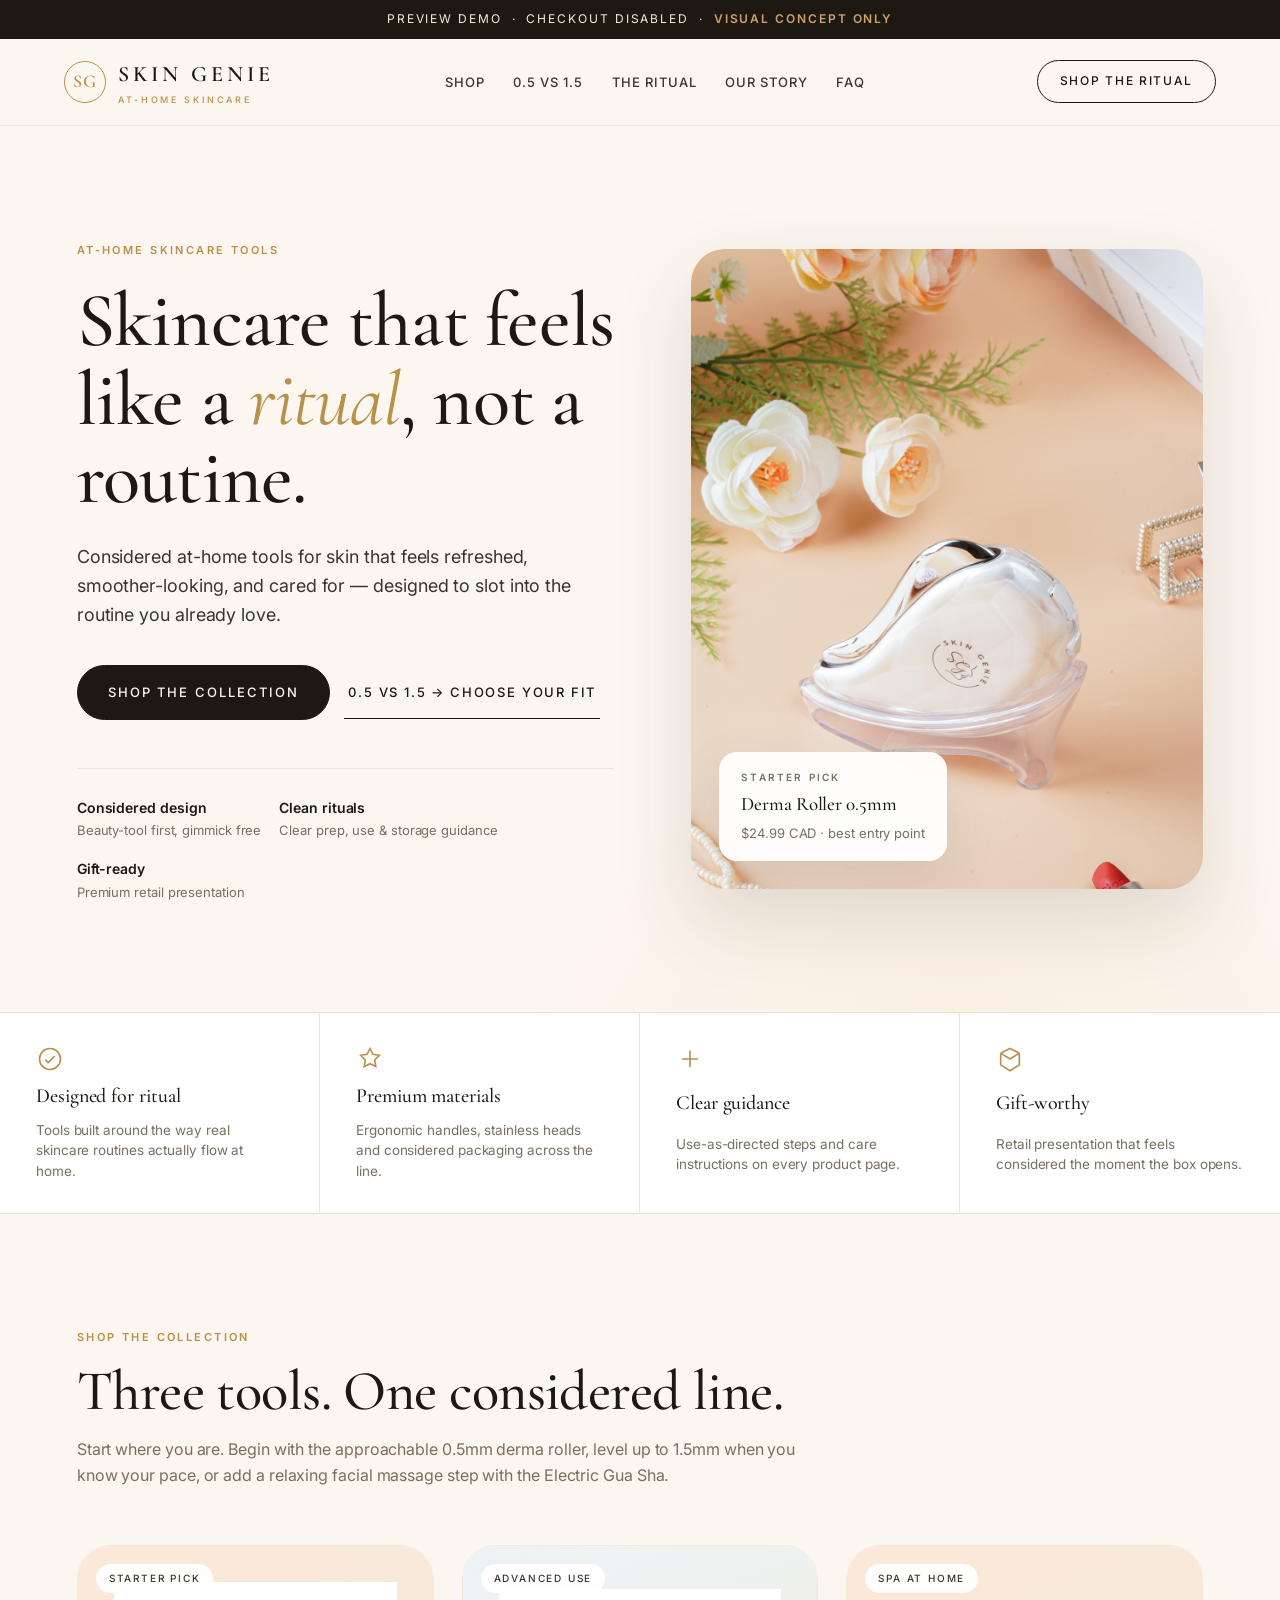
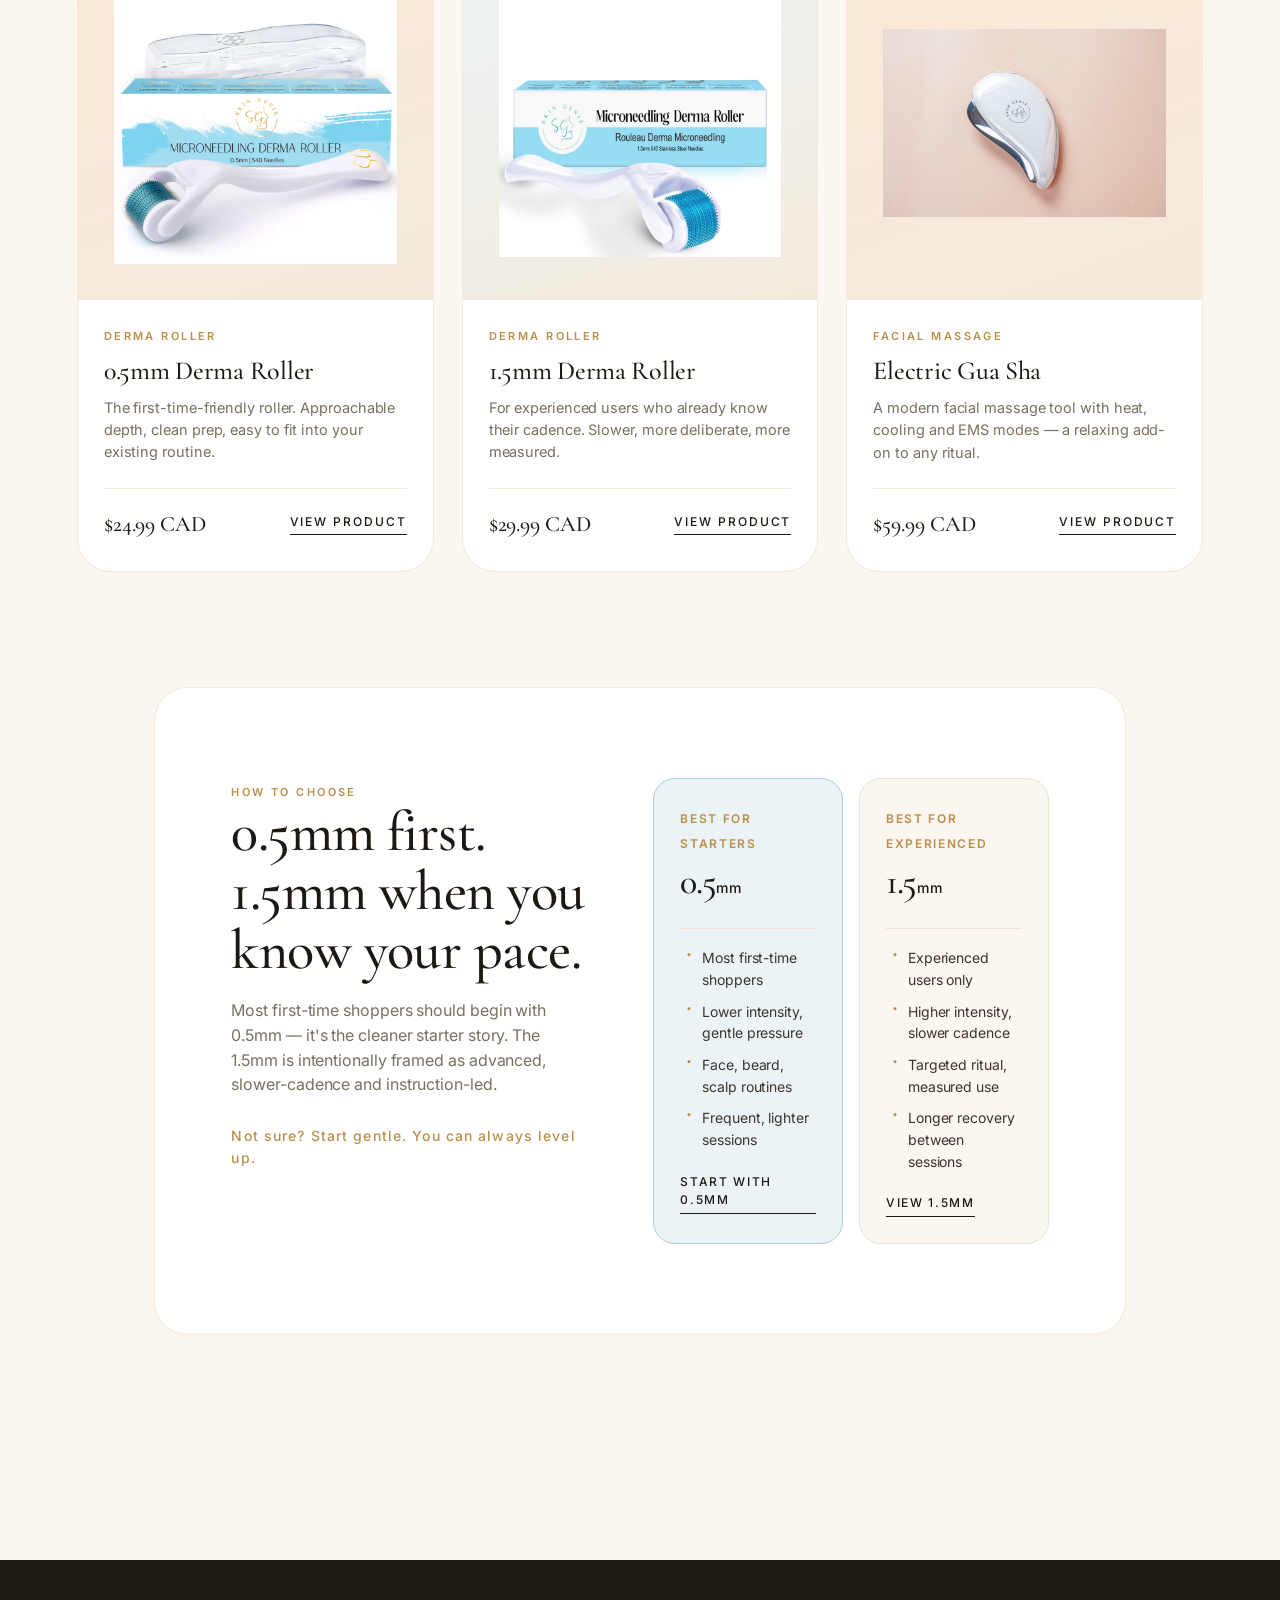
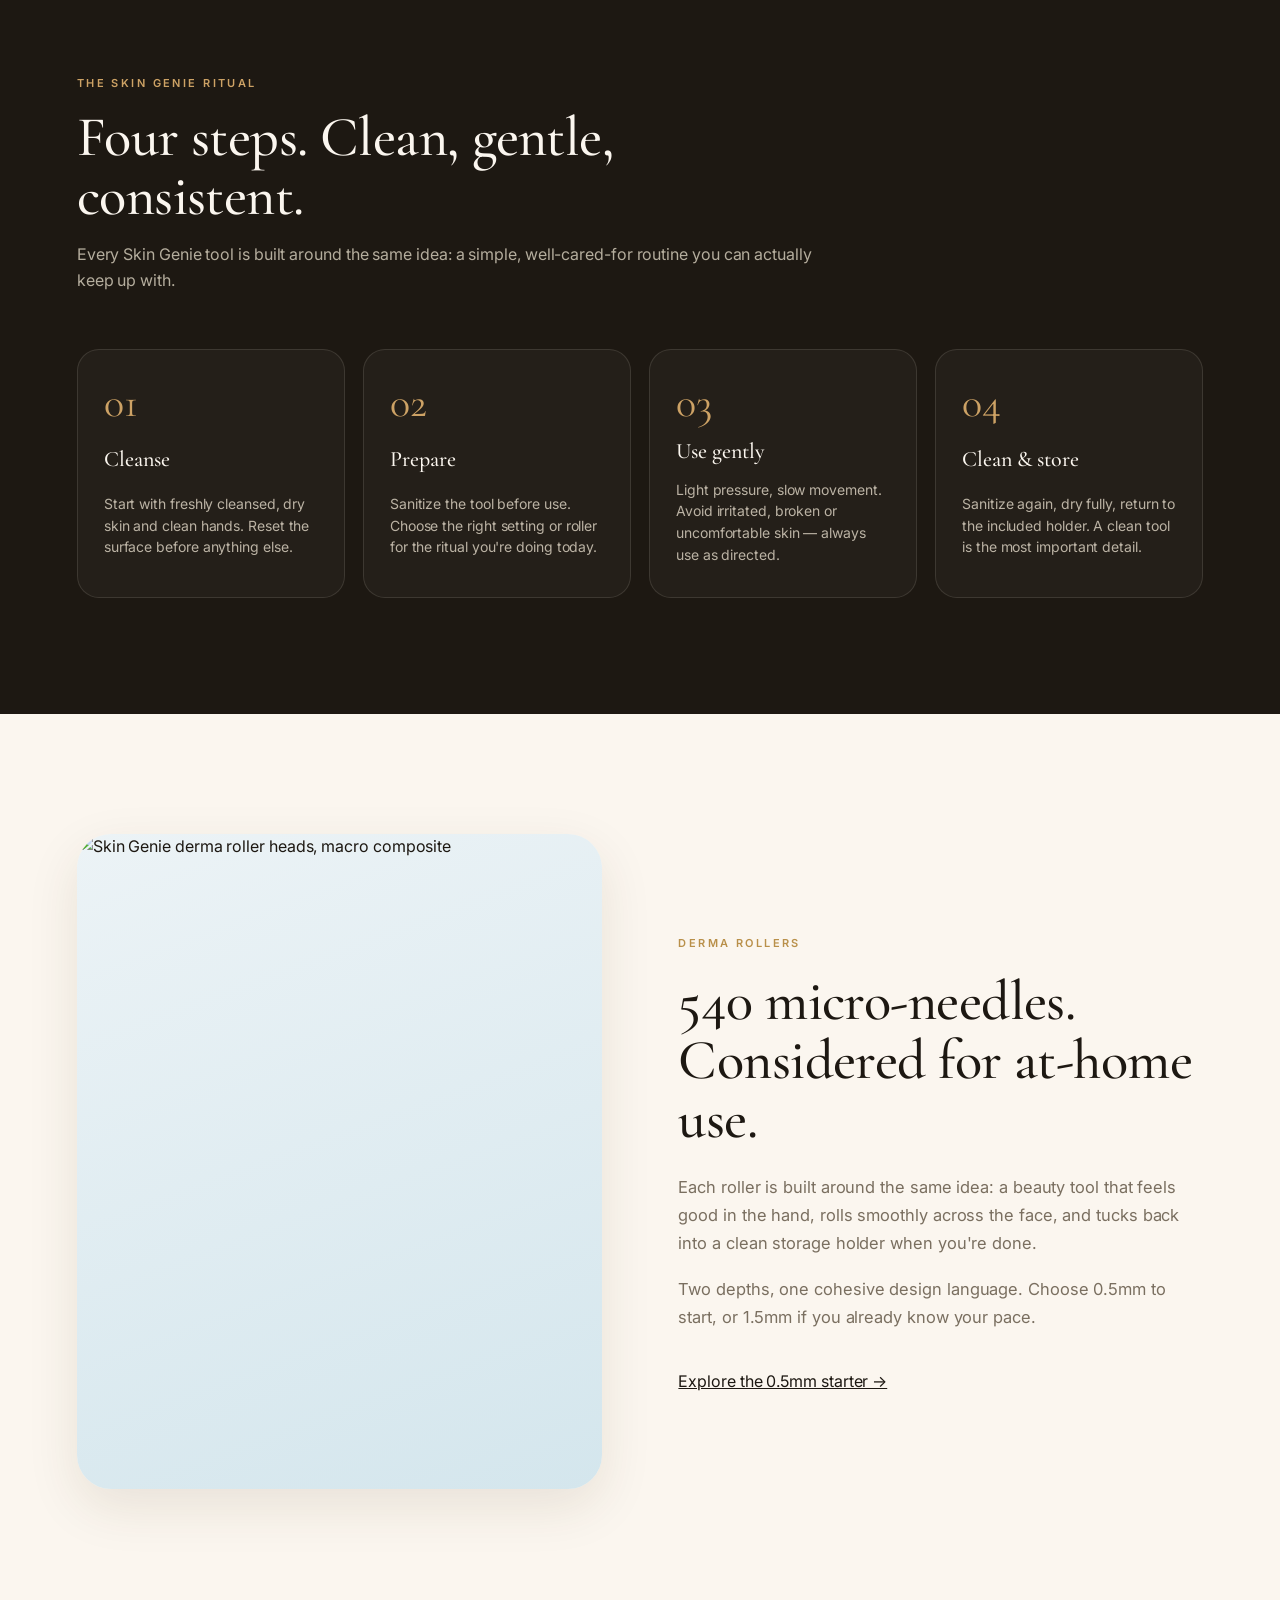
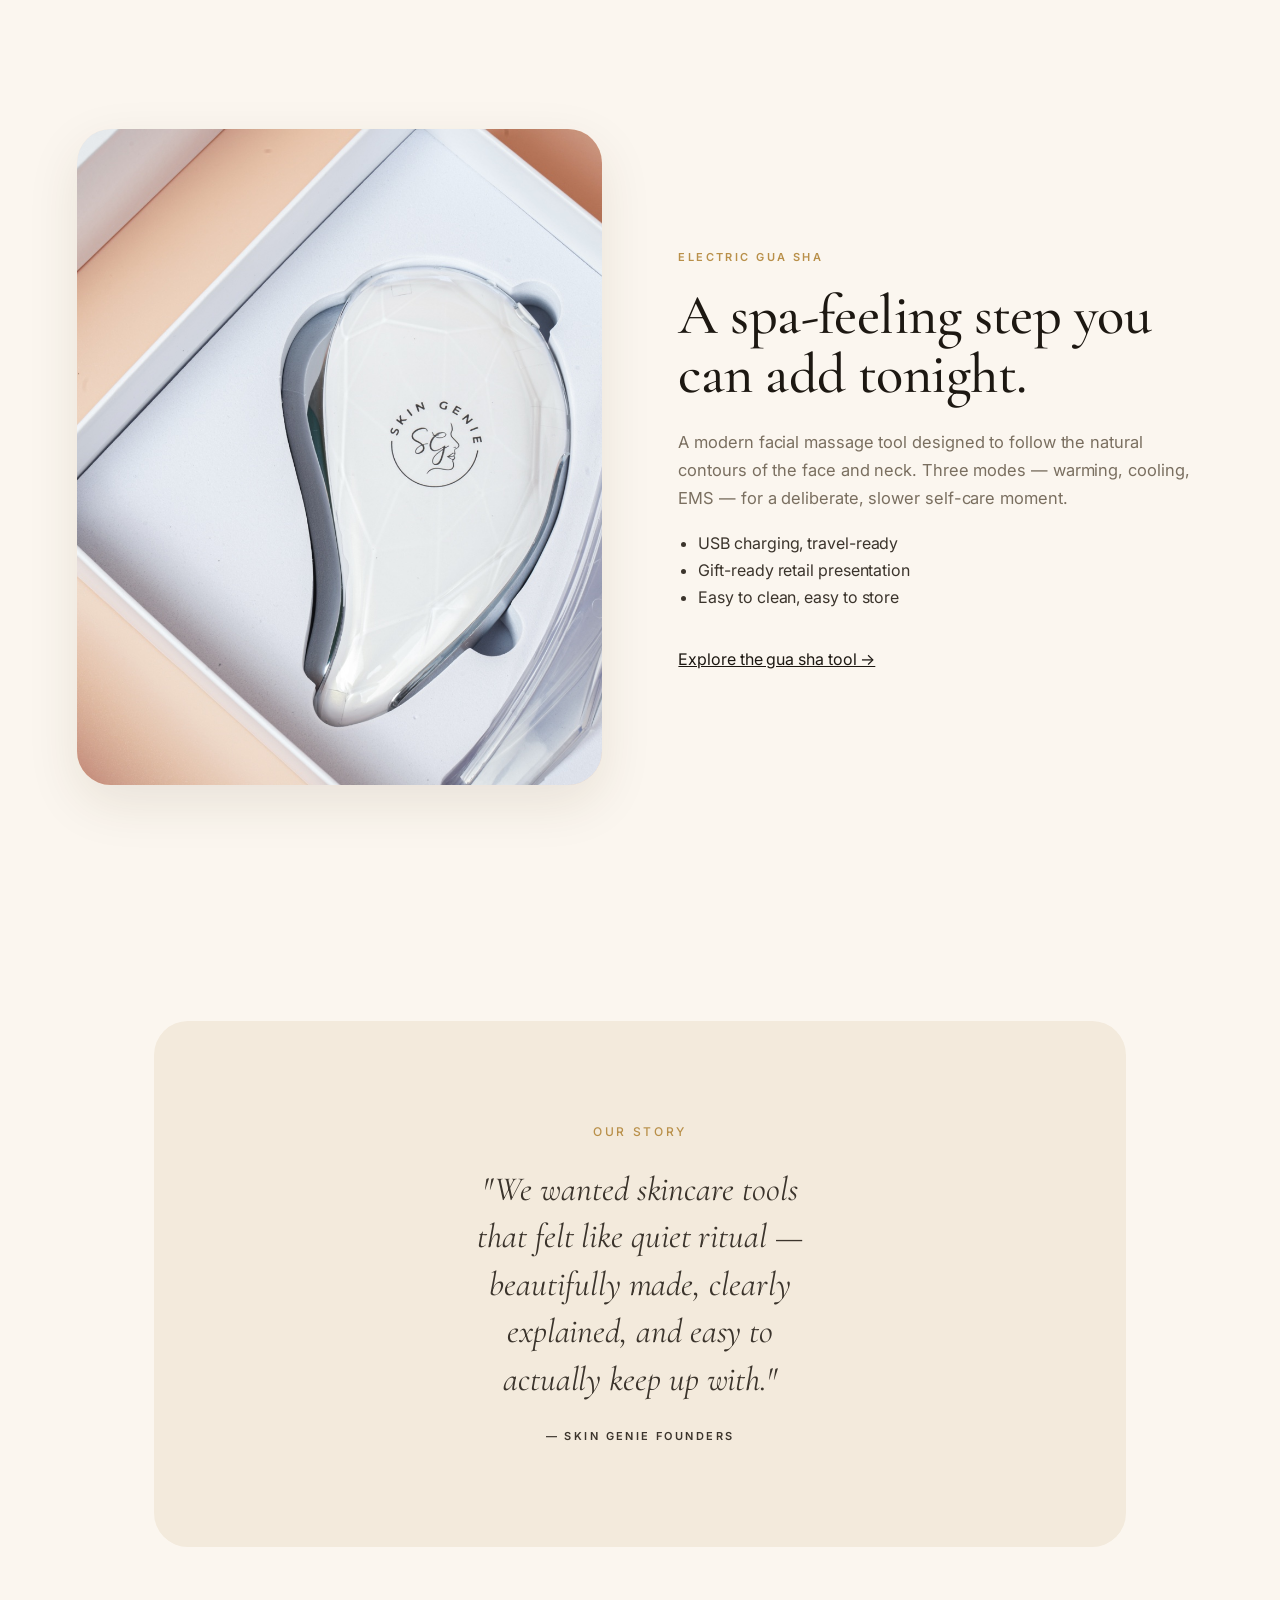
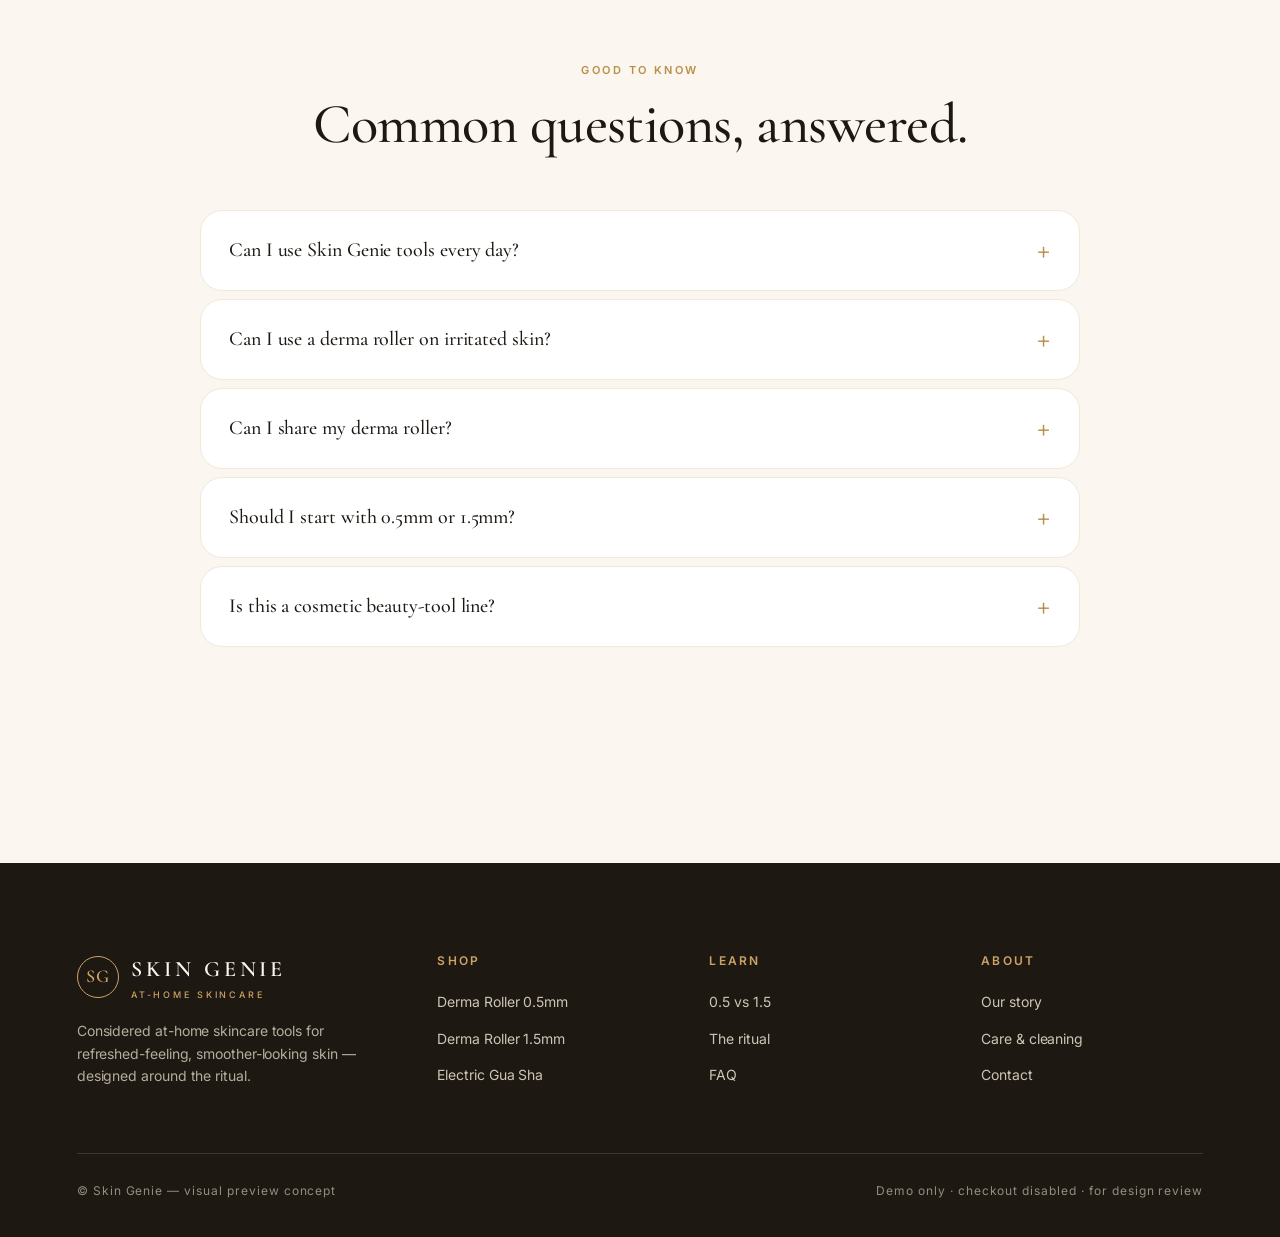
==== index.html @ b67a9c77 "Publish Skin Genie demo site" ====
<!doctype html>
<html lang="en">
<head>
  <meta charset="utf-8">
  <meta name="viewport" content="width=device-width, initial-scale=1">
  <title>Skin Genie — At-Home Skincare Tools for the Modern Ritual</title>
  <meta name="description" content="Skin Genie creates considered at-home skincare tools — derma rollers and an electric gua sha facial tool designed for refreshed-feeling, smoother-looking skin.">
  <link rel="preconnect" href="https://fonts.googleapis.com">
  <link rel="preconnect" href="https://fonts.gstatic.com" crossorigin>
  <link rel="stylesheet" href="styles.css">
</head>
<body>

<div class="topbar">Preview demo &nbsp;·&nbsp; checkout disabled &nbsp;·&nbsp; <b>visual concept only</b></div>

<header class="site-header">
  <a class="brand" href="index.html" aria-label="Skin Genie home">
    <span class="brand-mark">SG</span>
    <span class="brand-name">Skin Genie<small>At-home skincare</small></span>
  </a>
  <nav aria-label="Primary">
    <a href="index.html#shop">Shop</a>
    <a href="index.html#compare">0.5 vs 1.5</a>
    <a href="index.html#ritual">The Ritual</a>
    <a href="index.html#story">Our Story</a>
    <a href="index.html#faq">FAQ</a>
  </nav>
  <a class="header-cta" href="#shop">Shop the ritual</a>
</header>

<main>

  <!-- ============== HERO ============== -->
  <section class="hero">
    <div class="hero-copy">
      <span class="eyebrow">At-home skincare tools</span>
      <h1>Skincare that feels like a <em>ritual</em>, not a routine.</h1>
      <p class="lede">Considered at-home tools for skin that feels refreshed, smoother-looking, and cared for — designed to slot into the routine you already love.</p>
      <div class="hero-actions">
        <a class="btn" href="#shop">Shop the collection</a>
        <a class="text-link" href="#compare">0.5 vs 1.5 → choose your fit</a>
      </div>
      <div class="hero-points">
        <div><strong>Considered design</strong>Beauty-tool first, gimmick free</div>
        <div><strong>Clean rituals</strong>Clear prep, use &amp; storage guidance</div>
        <div><strong>Gift-ready</strong>Premium retail presentation</div>
      </div>
    </div>
    <div class="hero-media">
      <img src="assets_v3/gua_lifestyle.jpg" alt="Skin Genie electric gua sha facial tool styled on warm peach surface">
      <div class="hero-badge">
        <span class="eyebrow">Starter pick</span>
        <strong>Derma Roller 0.5mm</strong>
        <span>$24.99 CAD · best entry point</span>
      </div>
    </div>
  </section>

  <!-- ============== VALUES STRIP ============== -->
  <section class="values" aria-label="Brand values">
    <div>
      <svg class="icon" viewBox="0 0 24 24"><circle cx="12" cy="12" r="9"/><path d="M8 12.5l2.5 2.5L16 9.5"/></svg>
      <strong>Designed for ritual</strong>
      <p>Tools built around the way real skincare routines actually flow at home.</p>
    </div>
    <div>
      <svg class="icon" viewBox="0 0 24 24"><path d="M12 3l2.5 5 5.5.8-4 4 1 5.7L12 16l-5 2.5 1-5.7-4-4 5.5-.8L12 3z"/></svg>
      <strong>Premium materials</strong>
      <p>Ergonomic handles, stainless heads and considered packaging across the line.</p>
    </div>
    <div>
      <svg class="icon" viewBox="0 0 24 24"><path d="M5 12h14M12 5v14"/></svg>
      <strong>Clear guidance</strong>
      <p>Use-as-directed steps and care instructions on every product page.</p>
    </div>
    <div>
      <svg class="icon" viewBox="0 0 24 24"><path d="M4 7l8 5 8-5M4 7v10l8 5 8-5V7M4 7l8-4 8 4"/></svg>
      <strong>Gift-worthy</strong>
      <p>Retail presentation that feels considered the moment the box opens.</p>
    </div>
  </section>

  <!-- ============== SHOP ============== -->
  <section id="shop" class="section">
    <div class="section-head">
      <span class="eyebrow">Shop the collection</span>
      <h2>Three tools. One considered line.</h2>
      <p>Start where you are. Begin with the approachable 0.5mm derma roller, level up to 1.5mm when you know your pace, or add a relaxing facial massage step with the Electric Gua Sha.</p>
    </div>
    <div class="product-grid">

      <article class="product-card peach">
        <a class="pc-media" href="derma-roller-0-5mm.html" aria-label="Skin Genie Derma Roller 0.5mm">
          <span class="pc-pill">Starter pick</span>
          <img src="assets_v3/derma05_hero.jpg" alt="Skin Genie Microneedling Derma Roller box with white roller" loading="lazy">
        </a>
        <div class="pc-body">
          <span class="eyebrow">Derma Roller</span>
          <h3>0.5mm Derma Roller</h3>
          <p>The first-time-friendly roller. Approachable depth, clean prep, easy to fit into your existing routine.</p>
          <div class="pc-row">
            <span class="pc-price">$24.99 CAD</span>
            <a class="pc-link" href="derma-roller-0-5mm.html">View product</a>
          </div>
        </div>
      </article>

      <article class="product-card">
        <a class="pc-media" href="derma-roller-1-5mm.html" aria-label="Skin Genie Derma Roller 1.5mm">
          <span class="pc-pill">Advanced use</span>
          <img src="assets_v3/derma15_box.jpg" alt="Skin Genie 1.5mm Microneedling Derma Roller box with roller" loading="lazy">
        </a>
        <div class="pc-body">
          <span class="eyebrow">Derma Roller</span>
          <h3>1.5mm Derma Roller</h3>
          <p>For experienced users who already know their cadence. Slower, more deliberate, more measured.</p>
          <div class="pc-row">
            <span class="pc-price">$29.99 CAD</span>
            <a class="pc-link" href="derma-roller-1-5mm.html">View product</a>
          </div>
        </div>
      </article>

      <article class="product-card peach">
        <a class="pc-media" href="electric-gua-sha-facial-tool.html" aria-label="Skin Genie Electric Gua Sha Facial Tool">
          <span class="pc-pill">Spa at home</span>
          <img src="assets_v3/gua_device_clean.jpg" alt="Skin Genie electric gua sha facial massage tool, side profile" loading="lazy">
        </a>
        <div class="pc-body">
          <span class="eyebrow">Facial massage</span>
          <h3>Electric Gua Sha</h3>
          <p>A modern facial massage tool with heat, cooling and EMS modes — a relaxing add-on to any ritual.</p>
          <div class="pc-row">
            <span class="pc-price">$59.99 CAD</span>
            <a class="pc-link" href="electric-gua-sha-facial-tool.html">View product</a>
          </div>
        </div>
      </article>

    </div>
  </section>

  <!-- ============== COMPARE ============== -->
  <section id="compare" class="section" style="padding-top:0;">
    <div class="compare">
      <div>
        <span class="eyebrow">How to choose</span>
        <h2>0.5mm first. 1.5mm when you know your pace.</h2>
        <p>Most first-time shoppers should begin with 0.5mm — it's the cleaner starter story. The 1.5mm is intentionally framed as advanced, slower-cadence and instruction-led.</p>
        <p style="font-size:14px;color:var(--gold);font-weight:500;letter-spacing:.08em;">Not sure? Start gentle. You can always level up.</p>
      </div>
      <div class="compare-grid">
        <div class="compare-card featured">
          <span class="for-who">Best for starters</span>
          <div class="tier">0.5<small style="font-family:var(--sans);font-size:14px;letter-spacing:.1em;">mm</small></div>
          <ul>
            <li>Most first-time shoppers</li>
            <li>Lower intensity, gentle pressure</li>
            <li>Face, beard, scalp routines</li>
            <li>Frequent, lighter sessions</li>
          </ul>
          <a href="derma-roller-0-5mm.html">Start with 0.5mm</a>
        </div>
        <div class="compare-card">
          <span class="for-who">Best for experienced</span>
          <div class="tier">1.5<small style="font-family:var(--sans);font-size:14px;letter-spacing:.1em;">mm</small></div>
          <ul>
            <li>Experienced users only</li>
            <li>Higher intensity, slower cadence</li>
            <li>Targeted ritual, measured use</li>
            <li>Longer recovery between sessions</li>
          </ul>
          <a href="derma-roller-1-5mm.html">View 1.5mm</a>
        </div>
      </div>
    </div>
  </section>

  <!-- ============== RITUAL ============== -->
  <section id="ritual" class="ritual">
    <div class="section-head">
      <span class="eyebrow">The Skin Genie ritual</span>
      <h2>Four steps. Clean, gentle, consistent.</h2>
      <p>Every Skin Genie tool is built around the same idea: a simple, well-cared-for routine you can actually keep up with.</p>
    </div>
    <div class="ritual-steps">
      <article class="ritual-step">
        <span class="num">01</span>
        <h4>Cleanse</h4>
        <p>Start with freshly cleansed, dry skin and clean hands. Reset the surface before anything else.</p>
      </article>
      <article class="ritual-step">
        <span class="num">02</span>
        <h4>Prepare</h4>
        <p>Sanitize the tool before use. Choose the right setting or roller for the ritual you're doing today.</p>
      </article>
      <article class="ritual-step">
        <span class="num">03</span>
        <h4>Use gently</h4>
        <p>Light pressure, slow movement. Avoid irritated, broken or uncomfortable skin — always use as directed.</p>
      </article>
      <article class="ritual-step">
        <span class="num">04</span>
        <h4>Clean &amp; store</h4>
        <p>Sanitize again, dry fully, return to the included holder. A clean tool is the most important detail.</p>
      </article>
    </div>
  </section>

  <!-- ============== EDITORIAL — DERMA ============== -->
  <section class="editorial">
    <div class="editorial-media aqua">
      <img src="assets_v2/derma_main.png" alt="Skin Genie derma roller heads, macro composite">
    </div>
    <div class="editorial-copy">
      <span class="eyebrow">Derma Rollers</span>
      <h2>540 micro-needles. Considered for at-home use.</h2>
      <p>Each roller is built around the same idea: a beauty tool that feels good in the hand, rolls smoothly across the face, and tucks back into a clean storage holder when you're done.</p>
      <p>Two depths, one cohesive design language. Choose 0.5mm to start, or 1.5mm if you already know your pace.</p>
      <a class="text-link" href="derma-roller-0-5mm.html" style="margin-top:20px;display:inline-block;">Explore the 0.5mm starter →</a>
    </div>
  </section>

  <!-- ============== EDITORIAL — GUA SHA ============== -->
  <section class="editorial flip">
    <div class="editorial-copy">
      <span class="eyebrow">Electric Gua Sha</span>
      <h2>A spa-feeling step you can add tonight.</h2>
      <p>A modern facial massage tool designed to follow the natural contours of the face and neck. Three modes — warming, cooling, EMS — for a deliberate, slower self-care moment.</p>
      <ul>
        <li>USB charging, travel-ready</li>
        <li>Gift-ready retail presentation</li>
        <li>Easy to clean, easy to store</li>
      </ul>
      <a class="text-link" href="electric-gua-sha-facial-tool.html" style="margin-top:20px;display:inline-block;">Explore the gua sha tool →</a>
    </div>
    <div class="editorial-media peach">
      <img src="assets_v3/gua_open_box.jpg" alt="Skin Genie electric gua sha facial tool with retail box opened, contents on warm surface">
    </div>
  </section>

  <!-- ============== STORY ============== -->
  <section id="story" class="section">
    <div class="story-band">
      <span class="sig">Our story</span>
      <p>"We wanted skincare tools that felt like quiet ritual — beautifully made, clearly explained, and easy to actually keep up with."</p>
      <span class="eyebrow" style="color:var(--soft-ink);">— Skin Genie founders</span>
    </div>
  </section>

  <!-- ============== FAQ ============== -->
  <section id="faq" class="section" style="padding-top:0;">
    <div class="section-head center">
      <span class="eyebrow">Good to know</span>
      <h2>Common questions, answered.</h2>
    </div>
    <div class="faq-list">
      <details>
        <summary>Can I use Skin Genie tools every day?</summary>
        <p>It depends on the tool. The Electric Gua Sha is designed to fit easily into a frequent routine. Derma rollers should be used only as directed, with appropriate recovery time between sessions.</p>
      </details>
      <details>
        <summary>Can I use a derma roller on irritated skin?</summary>
        <p>No. Avoid broken, irritated, inflamed or uncomfortable skin. Always start on clean, dry skin and stop use if anything feels off.</p>
      </details>
      <details>
        <summary>Can I share my derma roller?</summary>
        <p>No. Derma rollers are personal-use tools and should never be shared. Each roller is intended for one person, with proper cleaning and storage.</p>
      </details>
      <details>
        <summary>Should I start with 0.5mm or 1.5mm?</summary>
        <p>Start with 0.5mm if you're new to derma rolling. The 1.5mm is intended for experienced users who already know their cadence and follow the instructions carefully.</p>
      </details>
      <details>
        <summary>Is this a cosmetic beauty-tool line?</summary>
        <p>Yes. Skin Genie is presented here as an at-home cosmetic beauty-tool line with preview-only copy and checkout disabled until final review.</p>
      </details>
    </div>
  </section>

</main>

<footer class="footer">
  <div class="footer-grid">
    <div>
      <a class="brand" href="index.html" style="color:var(--ivory);margin-bottom:18px;">
        <span class="brand-mark" style="border-color:var(--gold-soft);color:var(--gold-soft);">SG</span>
        <span class="brand-name">Skin Genie<small style="color:var(--gold-soft);">At-home skincare</small></span>
      </a>
      <p>Considered at-home skincare tools for refreshed-feeling, smoother-looking skin — designed around the ritual.</p>
    </div>
    <div>
      <h5>Shop</h5>
      <ul>
        <li><a href="derma-roller-0-5mm.html">Derma Roller 0.5mm</a></li>
        <li><a href="derma-roller-1-5mm.html">Derma Roller 1.5mm</a></li>
        <li><a href="electric-gua-sha-facial-tool.html">Electric Gua Sha</a></li>
      </ul>
    </div>
    <div>
      <h5>Learn</h5>
      <ul>
        <li><a href="index.html#compare">0.5 vs 1.5</a></li>
        <li><a href="index.html#ritual">The ritual</a></li>
        <li><a href="index.html#faq">FAQ</a></li>
      </ul>
    </div>
    <div>
      <h5>About</h5>
      <ul>
        <li><a href="index.html#story">Our story</a></li>
        <li><a href="#">Care &amp; cleaning</a></li>
        <li><a href="#">Contact</a></li>
      </ul>
    </div>
  </div>
  <div class="footer-base">
    <span>© Skin Genie — visual preview concept</span>
    <span>Demo only · checkout disabled · for design review</span>
  </div>
</footer>

<script src="script.js"></script>
</body>
</html>
---- styles.css ----
/* ============================================
   Skin Genie — Editorial Beauty System
   Warm ivory · soft peach · pale aqua · gold
   ============================================ */

@import url('https://fonts.googleapis.com/css2?family=Cormorant+Garamond:wght@400;500;600;700&family=Inter:wght@300;400;500;600;700&display=swap');

:root {
  --ivory:       #fbf6ef;
  --ivory-deep:  #f3eadc;
  --paper:       #ffffff;
  --peach-50:    #fbe8d8;
  --peach-100:   #f4d2b6;
  --peach-200:   #e8b58c;
  --aqua-50:     #ecf3f6;
  --aqua-100:    #d4e6ed;
  --aqua-200:    #a8d0dc;
  --aqua-300:    #6bb6cc;
  --gold:        #b9904a;
  --gold-soft:   #cda265;
  --ink:         #1d1812;
  --soft-ink:    #3b342c;
  --muted:       #7a6f60;
  --line:        #ece3d4;
  --line-soft:   #f1e9da;
  --radius-s:    14px;
  --radius-m:    22px;
  --radius-l:    34px;
  --shadow-sm:   0 8px 28px rgba(64, 48, 24, 0.06);
  --shadow-md:   0 18px 52px rgba(64, 48, 24, 0.10);
  --shadow-lg:   0 32px 80px rgba(64, 48, 24, 0.14);
  --serif:       'Cormorant Garamond', 'Playfair Display', Georgia, serif;
  --sans:        'Inter', -apple-system, BlinkMacSystemFont, system-ui, sans-serif;
}

*, *::before, *::after { box-sizing: border-box; }
html { scroll-behavior: smooth; -webkit-text-size-adjust: 100%; }

body {
  margin: 0;
  background: var(--ivory);
  color: var(--ink);
  font-family: var(--sans);
  font-size: 16px;
  line-height: 1.55;
  letter-spacing: -0.005em;
  -webkit-font-smoothing: antialiased;
  -moz-osx-font-smoothing: grayscale;
}

a { color: inherit; }
img { max-width: 100%; display: block; }
button { font-family: inherit; }

/* ---------- Typography ---------- */
.eyebrow {
  display: inline-block;
  text-transform: uppercase;
  letter-spacing: 0.22em;
  font-size: 11px;
  font-weight: 600;
  color: var(--gold);
}

h1, h2, h3, h4 { font-family: var(--serif); font-weight: 500; letter-spacing: -0.01em; color: var(--ink); margin: 0; }
h1 { font-size: clamp(44px, 6vw, 84px); line-height: 1.02; }
h2 { font-size: clamp(34px, 4.4vw, 58px); line-height: 1.05; }
h3 { font-size: clamp(22px, 2vw, 28px); line-height: 1.2; }
h4 { font-size: 18px; letter-spacing: 0; }

.lede { font-size: clamp(17px, 1.4vw, 19px); color: var(--soft-ink); line-height: 1.6; max-width: 56ch; }

/* ---------- Top bar ---------- */
.topbar {
  background: var(--ink);
  color: #f5ecd9;
  text-align: center;
  font-size: 12px;
  letter-spacing: 0.16em;
  text-transform: uppercase;
  padding: 10px 16px;
}
.topbar b { color: var(--gold-soft); font-weight: 600; }

/* ---------- Header ---------- */
.site-header {
  position: sticky;
  top: 0;
  z-index: 40;
  display: flex;
  align-items: center;
  justify-content: space-between;
  gap: 24px;
  padding: 18px clamp(20px, 5vw, 72px);
  background: rgba(251, 246, 239, 0.86);
  backdrop-filter: blur(18px);
  -webkit-backdrop-filter: blur(18px);
  border-bottom: 1px solid var(--line-soft);
}
.brand {
  display: flex;
  align-items: center;
  gap: 12px;
  text-decoration: none;
  color: var(--ink);
}
.brand-mark {
  display: grid;
  place-items: center;
  width: 42px;
  height: 42px;
  border-radius: 50%;
  border: 1px solid var(--gold);
  color: var(--gold);
  font-family: var(--serif);
  font-size: 18px;
  font-weight: 600;
  letter-spacing: 0.04em;
}
.brand-name {
  font-family: var(--serif);
  font-size: 22px;
  font-weight: 600;
  letter-spacing: 0.18em;
  text-transform: uppercase;
}
.brand-name small { display: block; font-size: 9px; letter-spacing: 0.32em; color: var(--gold); font-family: var(--sans); font-weight: 500; margin-top: 2px; }
.site-header nav { display: flex; gap: 28px; }
.site-header nav a { font-size: 13px; letter-spacing: 0.08em; text-transform: uppercase; color: var(--soft-ink); text-decoration: none; font-weight: 500; transition: color 0.2s; }
.site-header nav a:hover { color: var(--gold); }
.header-cta {
  border: 1px solid var(--ink);
  border-radius: 999px;
  padding: 11px 22px;
  font-size: 12px;
  letter-spacing: 0.14em;
  text-transform: uppercase;
  text-decoration: none;
  color: var(--ink);
  font-weight: 500;
  transition: background 0.2s, color 0.2s;
}
.header-cta:hover { background: var(--ink); color: var(--ivory); }

/* ---------- Buttons ---------- */
.btn {
  display: inline-flex;
  align-items: center;
  justify-content: center;
  gap: 10px;
  border: 1px solid var(--ink);
  border-radius: 999px;
  padding: 16px 30px;
  font-family: var(--sans);
  font-size: 13px;
  font-weight: 500;
  letter-spacing: 0.16em;
  text-transform: uppercase;
  text-decoration: none;
  cursor: pointer;
  background: var(--ink);
  color: var(--ivory);
  transition: transform 0.15s ease, background 0.2s, color 0.2s;
  min-height: 52px;
}
.btn:hover { transform: translateY(-1px); background: var(--soft-ink); }
.btn.ghost { background: transparent; color: var(--ink); }
.btn.ghost:hover { background: var(--ink); color: var(--ivory); }
.btn.gold { background: var(--gold); border-color: var(--gold); color: #fff; }
.btn.gold:hover { background: var(--gold-soft); border-color: var(--gold-soft); }
.btn[disabled], .btn.is-disabled {
  background: var(--ivory-deep);
  color: var(--muted);
  border-color: var(--line);
  cursor: not-allowed;
}
.btn[disabled]:hover, .btn.is-disabled:hover { transform: none; background: var(--ivory-deep); color: var(--muted); }

/* ---------- Hero (homepage) ---------- */
.hero {
  display: grid;
  grid-template-columns: minmax(0, 1.05fr) minmax(0, 1fr);
  gap: clamp(40px, 6vw, 80px);
  align-items: center;
  padding: clamp(60px, 9vw, 110px) clamp(20px, 6vw, 88px);
  position: relative;
  overflow: hidden;
}
.hero::before {
  content: '';
  position: absolute;
  inset: auto -10% -40% 40%;
  height: 70%;
  background: radial-gradient(ellipse at center, var(--peach-50) 0%, transparent 70%);
  opacity: 0.55;
  pointer-events: none;
}
.hero-copy { position: relative; z-index: 1; }
.hero-copy h1 {
  margin: 22px 0 26px;
  font-weight: 500;
}
.hero-copy h1 em { font-style: italic; color: var(--gold); font-weight: 400; }
.hero-copy .lede { margin-bottom: 36px; }
.hero-actions { display: flex; flex-wrap: wrap; gap: 14px; align-items: center; }
.hero-actions .text-link { font-size: 13px; letter-spacing: 0.14em; text-transform: uppercase; color: var(--ink); text-decoration: none; padding: 16px 4px; border-bottom: 1px solid var(--ink); font-weight: 500; }
.hero-points {
  display: flex;
  flex-wrap: wrap;
  gap: 18px;
  margin-top: 48px;
  padding-top: 28px;
  border-top: 1px solid var(--line);
}
.hero-points div { font-size: 13px; color: var(--muted); }
.hero-points strong { display: block; color: var(--ink); font-weight: 600; font-size: 14px; margin-bottom: 2px; }

.hero-media {
  position: relative;
  border-radius: var(--radius-l);
  overflow: hidden;
  background: linear-gradient(140deg, var(--peach-50) 0%, var(--peach-100) 100%);
  box-shadow: var(--shadow-lg);
  aspect-ratio: 4/5;
}
.hero-media img {
  width: 100%;
  height: 100%;
  object-fit: cover;
  display: block;
}
.hero-badge {
  position: absolute;
  left: 28px;
  bottom: 28px;
  background: rgba(255, 255, 255, 0.94);
  backdrop-filter: blur(14px);
  border-radius: 18px;
  padding: 18px 22px;
  box-shadow: var(--shadow-md);
  display: grid;
  gap: 4px;
  max-width: 230px;
}
.hero-badge .eyebrow { font-size: 10px; }
.hero-badge strong { font-family: var(--serif); font-size: 19px; font-weight: 500; color: var(--ink); }
.hero-badge span { font-size: 13px; color: var(--muted); }

/* ---------- Editorial strip / values ---------- */
.values {
  display: grid;
  grid-template-columns: repeat(4, 1fr);
  gap: 0;
  border-top: 1px solid var(--line);
  border-bottom: 1px solid var(--line);
  background: var(--paper);
}
.values > div {
  padding: 32px clamp(18px, 3vw, 36px);
  border-right: 1px solid var(--line);
  display: grid;
  gap: 8px;
}
.values > div:last-child { border-right: 0; }
.values .icon { width: 28px; height: 28px; stroke: var(--gold); fill: none; stroke-width: 1.4; }
.values strong { font-family: var(--serif); font-size: 20px; font-weight: 500; color: var(--ink); }
.values p { margin: 0; color: var(--muted); font-size: 13.5px; line-height: 1.5; }

/* ---------- Generic section ---------- */
.section { padding: clamp(70px, 9vw, 120px) clamp(20px, 6vw, 88px); }
.section-head {
  max-width: 760px;
  margin-bottom: 56px;
  display: grid;
  gap: 16px;
}
.section-head.center { margin-left: auto; margin-right: auto; text-align: center; }
.section-head p { color: var(--muted); font-size: 16px; line-height: 1.6; margin: 0; }

/* ---------- Product grid ---------- */
.product-grid {
  display: grid;
  grid-template-columns: repeat(3, 1fr);
  gap: 28px;
}
.product-card {
  background: var(--paper);
  border-radius: var(--radius-l);
  overflow: hidden;
  display: flex;
  flex-direction: column;
  border: 1px solid var(--line-soft);
  transition: transform 0.3s ease, box-shadow 0.3s ease;
}
.product-card:hover { transform: translateY(-4px); box-shadow: var(--shadow-md); }
.product-card .pc-media {
  display: block;
  aspect-ratio: 1/1;
  background: linear-gradient(160deg, var(--aqua-50), var(--ivory-deep));
  position: relative;
  overflow: hidden;
}
.product-card.peach .pc-media { background: linear-gradient(160deg, var(--peach-50), var(--ivory-deep)); }
.product-card .pc-media img {
  width: 100%;
  height: 100%;
  object-fit: contain;
  padding: 36px;
  transition: transform 0.6s ease;
}
.product-card:hover .pc-media img { transform: scale(1.04); }
.product-card .pc-pill {
  position: absolute;
  top: 18px;
  left: 18px;
  font-size: 10px;
  letter-spacing: 0.18em;
  text-transform: uppercase;
  background: rgba(255, 255, 255, 0.94);
  color: var(--soft-ink);
  border-radius: 999px;
  padding: 7px 13px;
  font-weight: 500;
}
.product-card .pc-body { padding: 28px 26px 30px; display: grid; gap: 10px; }
.product-card h3 { font-size: 26px; font-weight: 500; }
.product-card p { color: var(--muted); margin: 0; font-size: 14.5px; line-height: 1.55; }
.pc-row { display: flex; justify-content: space-between; align-items: center; margin-top: 14px; padding-top: 18px; border-top: 1px solid var(--line-soft); }
.pc-price { font-family: var(--serif); font-size: 22px; font-weight: 500; color: var(--ink); }
.pc-link {
  font-size: 12px;
  letter-spacing: 0.16em;
  text-transform: uppercase;
  text-decoration: none;
  color: var(--ink);
  font-weight: 500;
  border-bottom: 1px solid var(--ink);
  padding-bottom: 3px;
}

/* ---------- Compare / 0.5 vs 1.5 ---------- */
.compare {
  background: var(--paper);
  margin: 0 clamp(20px, 6vw, 88px);
  border-radius: var(--radius-l);
  padding: clamp(50px, 7vw, 90px) clamp(34px, 6vw, 80px);
  display: grid;
  grid-template-columns: 0.95fr 1.05fr;
  gap: clamp(40px, 5vw, 70px);
  border: 1px solid var(--line-soft);
}
.compare h2 { margin-bottom: 18px; }
.compare p { color: var(--muted); margin: 0 0 28px; max-width: 46ch; }
.compare-grid { display: grid; grid-template-columns: 1fr 1fr; gap: 16px; }
.compare-card {
  background: var(--ivory);
  border: 1px solid var(--line);
  border-radius: var(--radius-m);
  padding: 26px;
}
.compare-card.featured { background: var(--aqua-50); border-color: var(--aqua-200); }
.compare-card .tier {
  font-family: var(--serif);
  font-size: 36px;
  font-weight: 500;
  letter-spacing: -0.02em;
  margin-bottom: 4px;
}
.compare-card .for-who { font-size: 12px; letter-spacing: 0.14em; text-transform: uppercase; color: var(--gold); font-weight: 600; }
.compare-card ul { list-style: none; padding: 18px 0 0; margin: 18px 0 0; border-top: 1px solid var(--line); display: grid; gap: 10px; }
.compare-card li { font-size: 14px; color: var(--soft-ink); padding-left: 22px; position: relative; }
.compare-card li::before { content: '·'; position: absolute; left: 6px; top: -4px; font-size: 24px; color: var(--gold); line-height: 1; }
.compare-card a {
  display: inline-flex;
  margin-top: 22px;
  font-size: 12px;
  letter-spacing: 0.14em;
  text-transform: uppercase;
  color: var(--ink);
  text-decoration: none;
  border-bottom: 1px solid var(--ink);
  padding-bottom: 3px;
  font-weight: 500;
}

/* ---------- Ritual / how-to ---------- */
.ritual {
  background: var(--ink);
  color: var(--ivory);
  padding: clamp(70px, 9vw, 120px) clamp(20px, 6vw, 88px);
  margin-top: clamp(70px, 9vw, 110px);
}
.ritual h2 { color: var(--ivory); }
.ritual .eyebrow { color: var(--gold-soft); }
.ritual .section-head p { color: rgba(245, 236, 217, 0.7); }
.ritual-steps { display: grid; grid-template-columns: repeat(4, 1fr); gap: 18px; }
.ritual-step {
  background: rgba(255, 255, 255, 0.03);
  border: 1px solid rgba(245, 236, 217, 0.12);
  border-radius: var(--radius-m);
  padding: 32px 26px;
  display: grid;
  gap: 10px;
}
.ritual-step .num { font-family: var(--serif); font-size: 42px; color: var(--gold-soft); font-weight: 400; line-height: 1; }
.ritual-step h4 { color: var(--ivory); font-family: var(--serif); font-size: 22px; font-weight: 500; }
.ritual-step p { color: rgba(245, 236, 217, 0.72); font-size: 14px; line-height: 1.55; margin: 0; }

/* ---------- Editorial split ---------- */
.editorial {
  display: grid;
  grid-template-columns: 1fr 1fr;
  gap: clamp(40px, 6vw, 80px);
  align-items: center;
  padding: clamp(80px, 10vw, 120px) clamp(20px, 6vw, 88px);
}
.editorial.flip > .editorial-copy { order: 2; }
.editorial-media {
  border-radius: var(--radius-l);
  overflow: hidden;
  aspect-ratio: 4/5;
  background: linear-gradient(160deg, var(--aqua-50), var(--aqua-100));
  box-shadow: var(--shadow-md);
}
.editorial-media.peach { background: linear-gradient(160deg, var(--peach-50), var(--peach-100)); }
.editorial-media img { width: 100%; height: 100%; object-fit: cover; }
.editorial-copy h2 { margin: 18px 0 24px; }
.editorial-copy p { color: var(--muted); font-size: 16.5px; line-height: 1.7; margin: 0 0 18px; }
.editorial-copy ul { padding-left: 20px; color: var(--soft-ink); line-height: 1.7; }

/* ---------- Story band ---------- */
.story-band {
  margin: 0 clamp(20px, 6vw, 88px);
  background: var(--ivory-deep);
  border-radius: var(--radius-l);
  padding: clamp(60px, 8vw, 110px) clamp(40px, 6vw, 90px);
  text-align: center;
  display: grid;
  gap: 24px;
  justify-items: center;
}
.story-band p {
  font-family: var(--serif);
  font-size: clamp(24px, 3vw, 34px);
  font-weight: 400;
  font-style: italic;
  line-height: 1.4;
  color: var(--soft-ink);
  max-width: 22ch;
  margin: 0;
}
.story-band .sig {
  font-size: 12px;
  letter-spacing: 0.22em;
  text-transform: uppercase;
  color: var(--gold);
  font-weight: 500;
}

/* ---------- FAQ ---------- */
.faq-list { display: grid; gap: 8px; max-width: 880px; margin: 0 auto; }
.faq-list details {
  background: var(--paper);
  border: 1px solid var(--line-soft);
  border-radius: var(--radius-m);
  padding: 24px 28px;
  transition: border-color 0.2s;
}
.faq-list details[open] { border-color: var(--gold-soft); }
.faq-list summary {
  display: flex;
  justify-content: space-between;
  align-items: center;
  cursor: pointer;
  list-style: none;
  font-family: var(--serif);
  font-size: 20px;
  font-weight: 500;
  color: var(--ink);
}
.faq-list summary::-webkit-details-marker { display: none; }
.faq-list summary::after {
  content: '+';
  font-family: var(--sans);
  font-size: 24px;
  color: var(--gold);
  font-weight: 300;
  transition: transform 0.2s;
  line-height: 1;
}
.faq-list details[open] summary::after { content: '−'; }
.faq-list details p { margin: 16px 0 0; color: var(--muted); line-height: 1.65; font-size: 15px; }

/* ---------- Footer ---------- */
.footer {
  background: var(--ink);
  color: var(--ivory);
  padding: clamp(60px, 7vw, 90px) clamp(20px, 6vw, 88px) 36px;
  margin-top: clamp(60px, 8vw, 100px);
}
.footer-grid {
  display: grid;
  grid-template-columns: 1.4fr 1fr 1fr 1fr;
  gap: 50px;
  padding-bottom: 50px;
  border-bottom: 1px solid rgba(245, 236, 217, 0.15);
}
.footer-grid h5 { font-family: var(--sans); font-size: 12px; letter-spacing: 0.18em; text-transform: uppercase; color: var(--gold-soft); margin: 0 0 18px; font-weight: 600; }
.footer-grid p { color: rgba(245, 236, 217, 0.7); font-size: 14px; line-height: 1.6; margin: 0 0 16px; }
.footer-grid ul { list-style: none; padding: 0; margin: 0; display: grid; gap: 12px; }
.footer-grid li a { color: rgba(245, 236, 217, 0.82); text-decoration: none; font-size: 14px; }
.footer-grid li a:hover { color: var(--gold-soft); }
.footer-base {
  display: flex;
  justify-content: space-between;
  align-items: center;
  padding-top: 28px;
  font-size: 12px;
  color: rgba(245, 236, 217, 0.55);
  letter-spacing: 0.08em;
  flex-wrap: wrap;
  gap: 14px;
}

/* ============================================
   PDP — Product Detail
   ============================================ */
.breadcrumb {
  padding: 22px clamp(20px, 6vw, 88px);
  font-size: 12px;
  letter-spacing: 0.12em;
  text-transform: uppercase;
  color: var(--muted);
}
.breadcrumb a { color: var(--ink); text-decoration: none; }
.breadcrumb .sep { margin: 0 10px; color: var(--line); }

.pdp {
  display: grid;
  grid-template-columns: minmax(0, 1.1fr) minmax(0, 0.9fr);
  gap: clamp(40px, 5vw, 80px);
  padding: 10px clamp(20px, 6vw, 88px) clamp(60px, 8vw, 100px);
}

/* Gallery: vertical thumbs + main */
.gallery { display: grid; grid-template-columns: 92px 1fr; gap: 18px; }
.thumbs { display: flex; flex-direction: column; gap: 12px; }
.thumb {
  width: 92px;
  height: 92px;
  border: 1px solid var(--line);
  border-radius: var(--radius-s);
  background: var(--paper);
  padding: 0;
  cursor: pointer;
  overflow: hidden;
  transition: border-color 0.2s, transform 0.2s;
}
.thumb:hover { border-color: var(--gold-soft); }
.thumb.is-active { border-color: var(--ink); }
.thumb img { width: 100%; height: 100%; object-fit: contain; padding: 8px; background: var(--ivory-deep); }
.main-image {
  background: linear-gradient(160deg, var(--ivory-deep), var(--peach-50));
  border-radius: var(--radius-l);
  overflow: hidden;
  aspect-ratio: 1/1;
  display: grid;
  place-items: center;
  box-shadow: var(--shadow-sm);
}
.main-image.aqua { background: linear-gradient(160deg, var(--aqua-50), var(--aqua-100)); }
.main-image img { width: 100%; height: 100%; object-fit: contain; padding: clamp(30px, 5vw, 60px); }

/* Buy panel */
.buy {
  position: sticky;
  top: 100px;
  align-self: start;
  display: grid;
  gap: 22px;
}
.buy .pill {
  display: inline-flex;
  background: var(--peach-50);
  color: var(--soft-ink);
  border-radius: 999px;
  padding: 8px 14px;
  font-size: 11px;
  letter-spacing: 0.18em;
  text-transform: uppercase;
  font-weight: 600;
  width: max-content;
}
.buy .pill.aqua { background: var(--aqua-100); }
.buy h1 { font-size: clamp(36px, 4.5vw, 56px); line-height: 1.04; }
.buy .price-row { display: flex; align-items: baseline; gap: 14px; padding: 14px 0; border-bottom: 1px solid var(--line); }
.buy .price { font-family: var(--serif); font-size: 36px; font-weight: 500; color: var(--ink); }
.buy .currency { font-size: 14px; color: var(--muted); letter-spacing: 0.1em; }
.buy .summary { color: var(--soft-ink); font-size: 15.5px; line-height: 1.6; }
.buy .features { list-style: none; padding: 0; margin: 0; display: grid; gap: 12px; }
.buy .features li {
  padding-left: 30px;
  position: relative;
  color: var(--soft-ink);
  font-size: 14.5px;
  line-height: 1.5;
}
.buy .features li::before {
  content: '';
  position: absolute;
  left: 0;
  top: 4px;
  width: 18px;
  height: 18px;
  border-radius: 50%;
  background: var(--peach-50);
  border: 1px solid var(--gold-soft);
}
.buy .features li::after {
  content: '';
  position: absolute;
  left: 6px;
  top: 9px;
  width: 6px;
  height: 9px;
  border-right: 1.5px solid var(--gold);
  border-bottom: 1.5px solid var(--gold);
  transform: rotate(45deg);
}
.qty-row { display: grid; grid-template-columns: 130px 1fr; gap: 12px; align-items: stretch; }
.qty {
  display: flex;
  align-items: center;
  border: 1px solid var(--ink);
  border-radius: 999px;
  overflow: hidden;
}
.qty button {
  background: transparent;
  border: 0;
  padding: 0 16px;
  font-size: 18px;
  cursor: pointer;
  color: var(--ink);
  height: 100%;
}
.qty input {
  flex: 1;
  border: 0;
  text-align: center;
  font-size: 15px;
  background: transparent;
  font-family: var(--sans);
  width: 100%;
  min-width: 0;
  color: var(--ink);
}
.qty input:focus { outline: none; }
.buy .demo-note {
  background: var(--ivory-deep);
  border-radius: var(--radius-m);
  padding: 16px 18px;
  font-size: 13px;
  color: var(--muted);
  line-height: 1.5;
  display: flex;
  gap: 12px;
  align-items: flex-start;
}
.buy .demo-note strong { color: var(--gold); display: block; font-size: 11px; letter-spacing: 0.16em; text-transform: uppercase; margin-bottom: 4px; }
.buy .extras {
  display: grid;
  grid-template-columns: 1fr 1fr;
  gap: 0;
  margin-top: 6px;
  padding: 20px 0;
  border-top: 1px solid var(--line);
  border-bottom: 1px solid var(--line);
}
.buy .extras div { padding-right: 16px; }
.buy .extras div + div { padding-left: 20px; border-left: 1px solid var(--line); padding-right: 0; }
.buy .extras strong { display: block; font-size: 12px; letter-spacing: 0.12em; text-transform: uppercase; color: var(--ink); font-weight: 600; margin-bottom: 4px; }
.buy .extras span { font-size: 13px; color: var(--muted); line-height: 1.4; }

/* PDP — Tiles row (specs, included, materials) */
.pdp-tiles {
  display: grid;
  grid-template-columns: repeat(3, 1fr);
  gap: 20px;
  padding: clamp(60px, 7vw, 100px) clamp(20px, 6vw, 88px);
  background: var(--paper);
  border-top: 1px solid var(--line-soft);
  border-bottom: 1px solid var(--line-soft);
}
.pdp-tile {
  border-right: 1px solid var(--line-soft);
  padding-right: 30px;
}
.pdp-tile:last-child { border-right: 0; padding-right: 0; }
.pdp-tile h4 { font-family: var(--serif); font-size: 26px; font-weight: 500; margin: 14px 0 18px; }
.pdp-tile ul, .pdp-tile dl { padding: 0; margin: 0; }
.pdp-tile ul { list-style: none; display: grid; gap: 12px; }
.pdp-tile li { color: var(--soft-ink); font-size: 14.5px; padding-left: 22px; position: relative; line-height: 1.5; }
.pdp-tile li::before { content: '·'; position: absolute; left: 8px; top: -4px; font-size: 22px; color: var(--gold); line-height: 1; }
.pdp-tile dl { display: grid; grid-template-columns: max-content 1fr; gap: 10px 18px; }
.pdp-tile dt { color: var(--muted); font-size: 13px; text-transform: uppercase; letter-spacing: 0.1em; font-weight: 600; }
.pdp-tile dd { margin: 0; color: var(--soft-ink); font-size: 14.5px; }

/* PDP — How to use band */
.how-to {
  padding: clamp(70px, 9vw, 120px) clamp(20px, 6vw, 88px);
}
.steps-row {
  display: grid;
  grid-template-columns: repeat(4, 1fr);
  gap: 22px;
  counter-reset: step;
}
.steps-row .step {
  background: var(--paper);
  border: 1px solid var(--line-soft);
  border-radius: var(--radius-m);
  padding: 28px;
  position: relative;
}
.steps-row .step .num {
  font-family: var(--serif);
  font-size: 56px;
  color: var(--peach-200);
  font-weight: 400;
  line-height: 1;
  margin-bottom: 10px;
}
.steps-row .step h4 { font-family: var(--serif); font-size: 22px; font-weight: 500; margin: 0 0 8px; }
.steps-row .step p { color: var(--muted); font-size: 14px; line-height: 1.55; margin: 0; }

/* PDP — Video proof */
.video-proof {
  padding: clamp(70px, 9vw, 110px) clamp(20px, 6vw, 88px);
  background: linear-gradient(180deg, var(--paper), var(--ivory));
  border-top: 1px solid var(--line-soft);
  border-bottom: 1px solid var(--line-soft);
}
.video-grid {
  display: grid;
  grid-template-columns: repeat(2, minmax(0, 1fr));
  gap: clamp(22px, 4vw, 42px);
  margin-top: 36px;
}
.video-card {
  margin: 0;
  border-radius: var(--radius-l);
  overflow: hidden;
  background: var(--paper);
  box-shadow: var(--shadow-md);
  border: 1px solid var(--line-soft);
}
.video-card video {
  width: 100%;
  aspect-ratio: 16/9;
  display: block;
  background: var(--ink);
}
.video-card figcaption {
  padding: 16px 20px 18px;
  color: var(--soft-ink);
  font-size: 13px;
  letter-spacing: 0.08em;
  text-transform: uppercase;
  font-weight: 600;
}

/* Safety / care */
.care {
  margin: 0 clamp(20px, 6vw, 88px);
  background: var(--ivory-deep);
  border-radius: var(--radius-l);
  padding: clamp(50px, 6vw, 80px) clamp(34px, 5vw, 70px);
  display: grid;
  grid-template-columns: 0.9fr 1.1fr;
  gap: 50px;
}
.care h2 { margin: 14px 0 18px; }
.care p { color: var(--muted); font-size: 15.5px; line-height: 1.65; margin: 0 0 18px; }
.care-list { display: grid; gap: 10px; }
.care-list details {
  background: var(--paper);
  border: 1px solid var(--line);
  border-radius: var(--radius-s);
  padding: 18px 22px;
}
.care-list summary {
  list-style: none;
  display: flex;
  justify-content: space-between;
  align-items: center;
  cursor: pointer;
  font-weight: 600;
  color: var(--ink);
  font-size: 15px;
}
.care-list summary::-webkit-details-marker { display: none; }
.care-list summary::after { content: '+'; color: var(--gold); font-weight: 300; font-size: 20px; }
.care-list details[open] summary::after { content: '−'; }
.care-list details p { margin: 12px 0 0; font-size: 14px; color: var(--muted); line-height: 1.6; }

/* Related products mini grid */
.related-grid { display: grid; grid-template-columns: repeat(2, 1fr); gap: 22px; }
.related-card {
  display: grid;
  grid-template-columns: 130px 1fr;
  gap: 22px;
  align-items: center;
  background: var(--paper);
  border: 1px solid var(--line-soft);
  border-radius: var(--radius-m);
  padding: 18px;
  text-decoration: none;
  color: var(--ink);
  transition: border-color 0.2s, transform 0.2s;
}
.related-card:hover { border-color: var(--gold-soft); transform: translateY(-2px); }
.related-card .rc-media {
  width: 130px;
  height: 130px;
  border-radius: var(--radius-s);
  overflow: hidden;
  background: linear-gradient(160deg, var(--aqua-50), var(--ivory-deep));
}
.related-card.peach .rc-media { background: linear-gradient(160deg, var(--peach-50), var(--ivory-deep)); }
.related-card .rc-media img { width: 100%; height: 100%; object-fit: contain; padding: 14px; }
.related-card .rc-body small { font-size: 11px; letter-spacing: 0.16em; text-transform: uppercase; color: var(--gold); font-weight: 600; }
.related-card .rc-body h4 { font-family: var(--serif); font-size: 22px; font-weight: 500; margin: 6px 0 6px; }
.related-card .rc-body span { font-family: var(--serif); font-size: 18px; color: var(--soft-ink); }

/* Toast */
.toast {
  position: fixed;
  right: 22px;
  bottom: 22px;
  background: var(--ink);
  color: var(--ivory);
  border-radius: var(--radius-m);
  padding: 16px 22px;
  box-shadow: var(--shadow-lg);
  transform: translateY(160%);
  transition: transform 0.35s ease;
  z-index: 80;
  font-size: 14px;
  max-width: 340px;
}
.toast.show { transform: translateY(0); }
.toast strong { display: block; color: var(--gold-soft); font-size: 11px; letter-spacing: 0.18em; text-transform: uppercase; margin-bottom: 4px; }

/* ============================================
   Responsive
   ============================================ */
@media (max-width: 1024px) {
  .hero { grid-template-columns: 1fr; gap: 50px; padding-top: 50px; }
  .hero-media { aspect-ratio: 1/1; }
  .pdp { grid-template-columns: 1fr; }
  .buy { position: static; }
  .compare { grid-template-columns: 1fr; }
  .editorial { grid-template-columns: 1fr; }
  .editorial.flip > .editorial-copy { order: 0; }
  .pdp-tiles { grid-template-columns: 1fr; gap: 30px; }
  .pdp-tile { border-right: 0; border-bottom: 1px solid var(--line-soft); padding-right: 0; padding-bottom: 26px; }
  .pdp-tile:last-child { border-bottom: 0; padding-bottom: 0; }
  .steps-row { grid-template-columns: repeat(2, 1fr); }
  .video-grid { grid-template-columns: 1fr; }
  .ritual-steps { grid-template-columns: repeat(2, 1fr); }
  .care { grid-template-columns: 1fr; }
  .footer-grid { grid-template-columns: 1fr 1fr; gap: 36px; }
}

@media (max-width: 720px) {
  .site-header nav { display: none; }
  .site-header { padding: 14px 20px; }
  .header-cta { padding: 10px 16px; font-size: 11px; }
  .brand-name { font-size: 18px; }
  .values { grid-template-columns: 1fr 1fr; }
  .values > div { border-right: 0; border-bottom: 1px solid var(--line); }
  .values > div:nth-child(odd) { border-right: 1px solid var(--line); }
  .values > div:nth-last-child(-n+2) { border-bottom: 0; }
  .product-grid { grid-template-columns: 1fr; }
  .compare-grid { grid-template-columns: 1fr; }
  .steps-row, .ritual-steps { grid-template-columns: 1fr; }
  .related-grid { grid-template-columns: 1fr; }
  .footer-grid { grid-template-columns: 1fr; }
  .gallery { grid-template-columns: 1fr; }
  .thumbs { flex-direction: row; overflow-x: auto; padding-bottom: 6px; }
  .thumb { flex: 0 0 76px; width: 76px; height: 76px; }
  .hero-points { gap: 14px; }
  .buy .extras { grid-template-columns: 1fr; }
  .buy .extras div + div { border-left: 0; border-top: 1px solid var(--line); padding-left: 0; padding-top: 16px; margin-top: 4px; }
}
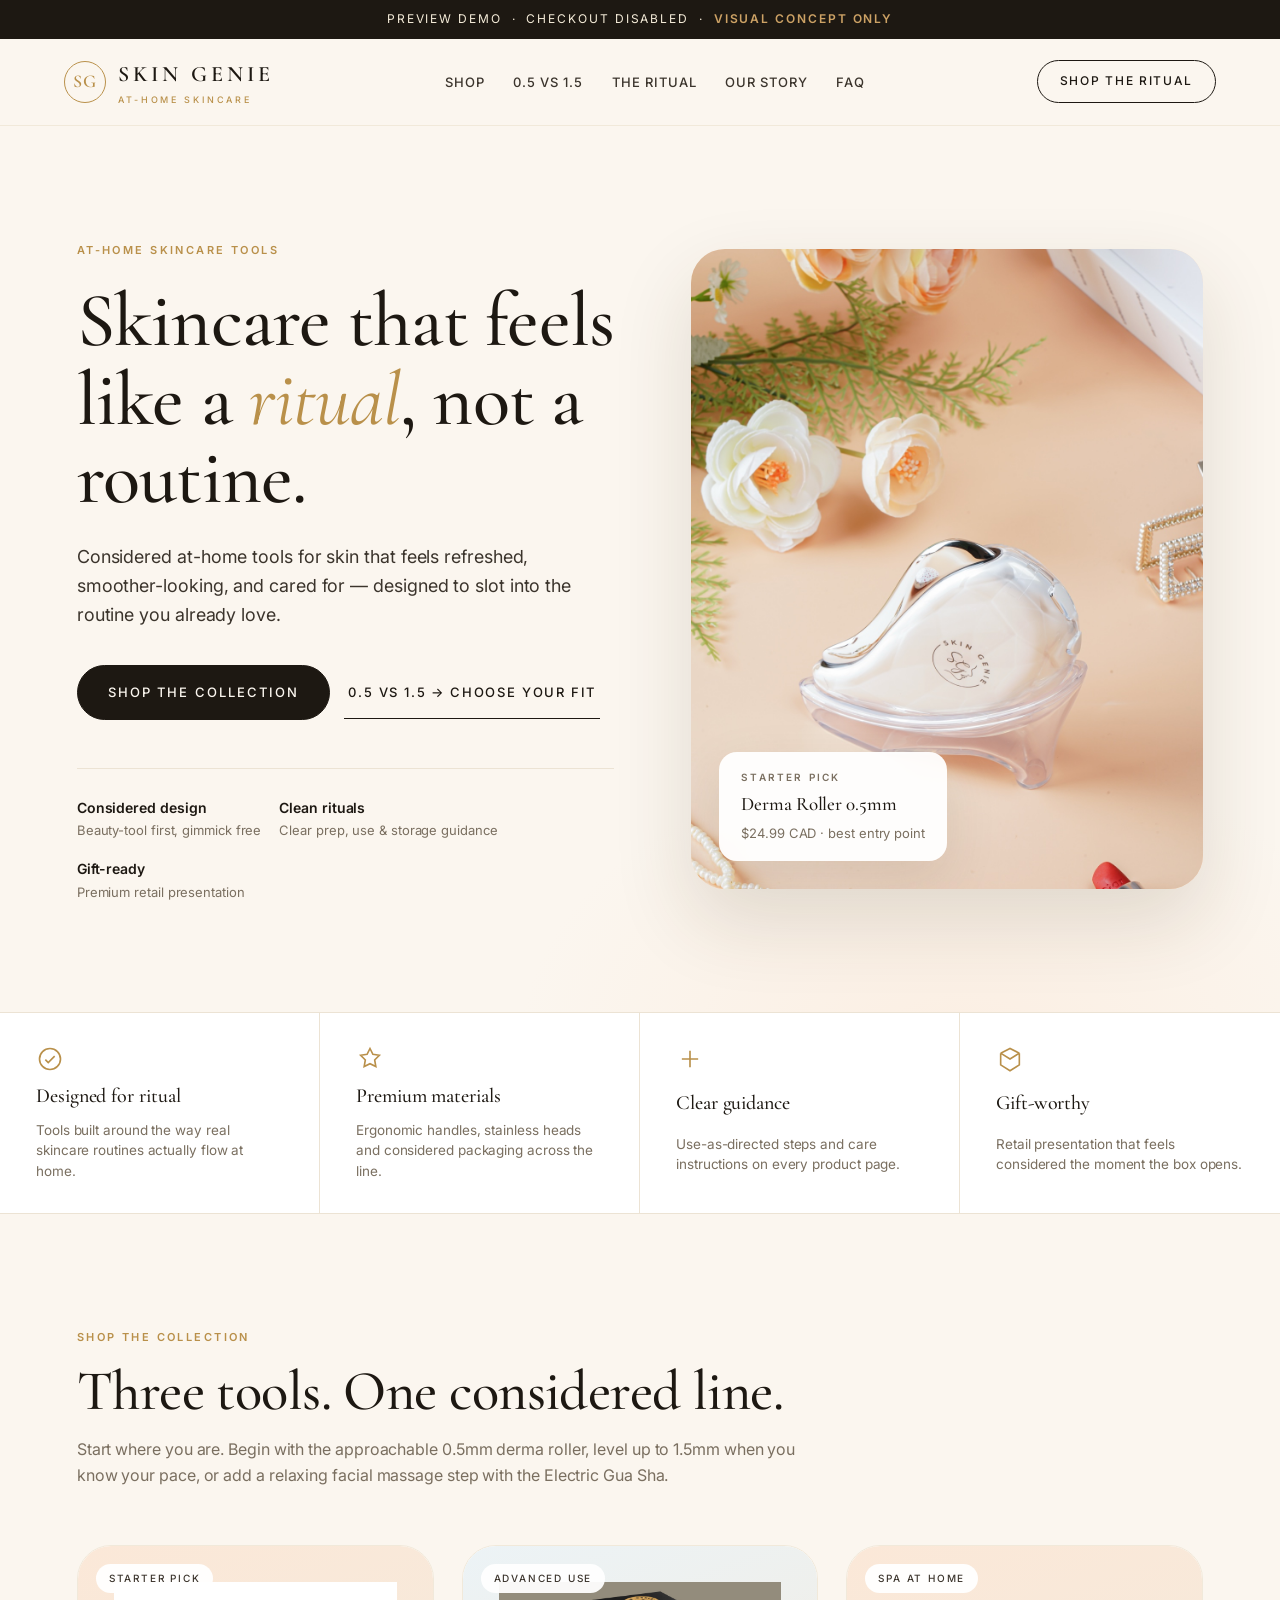
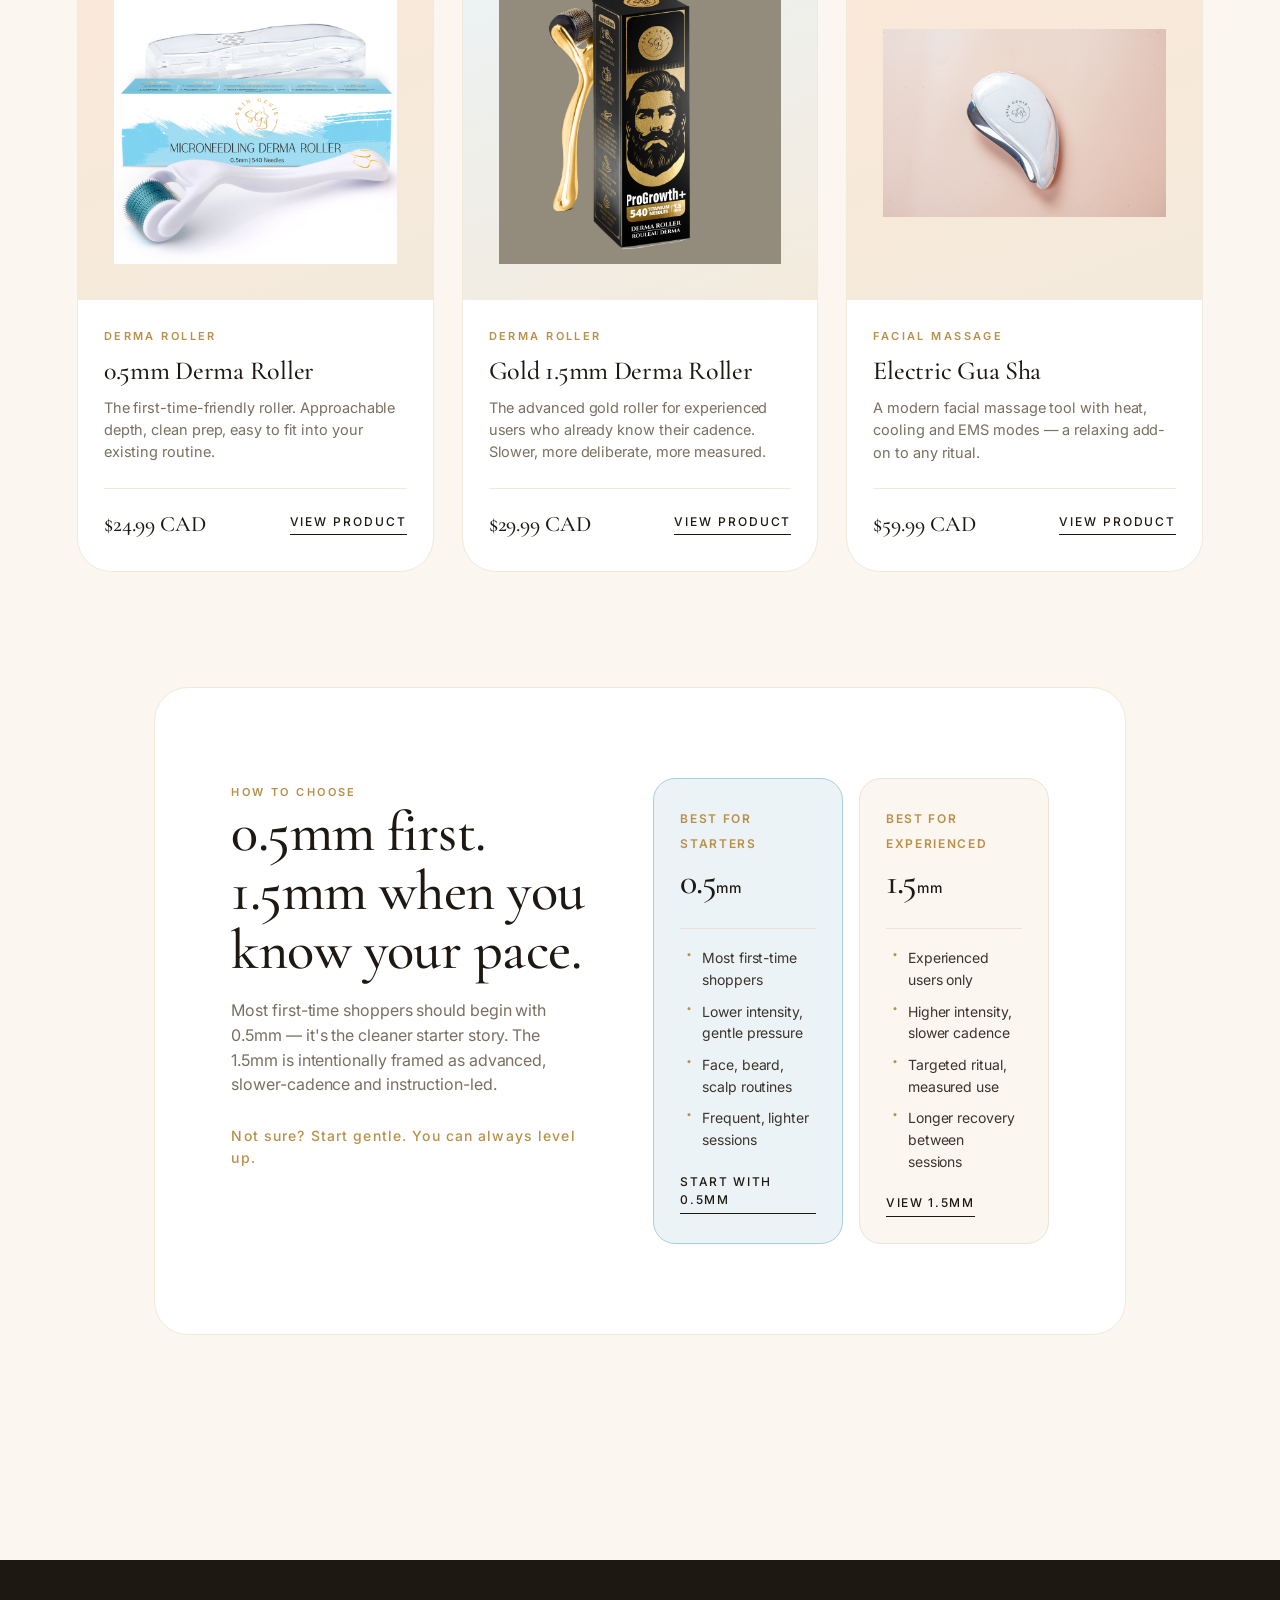
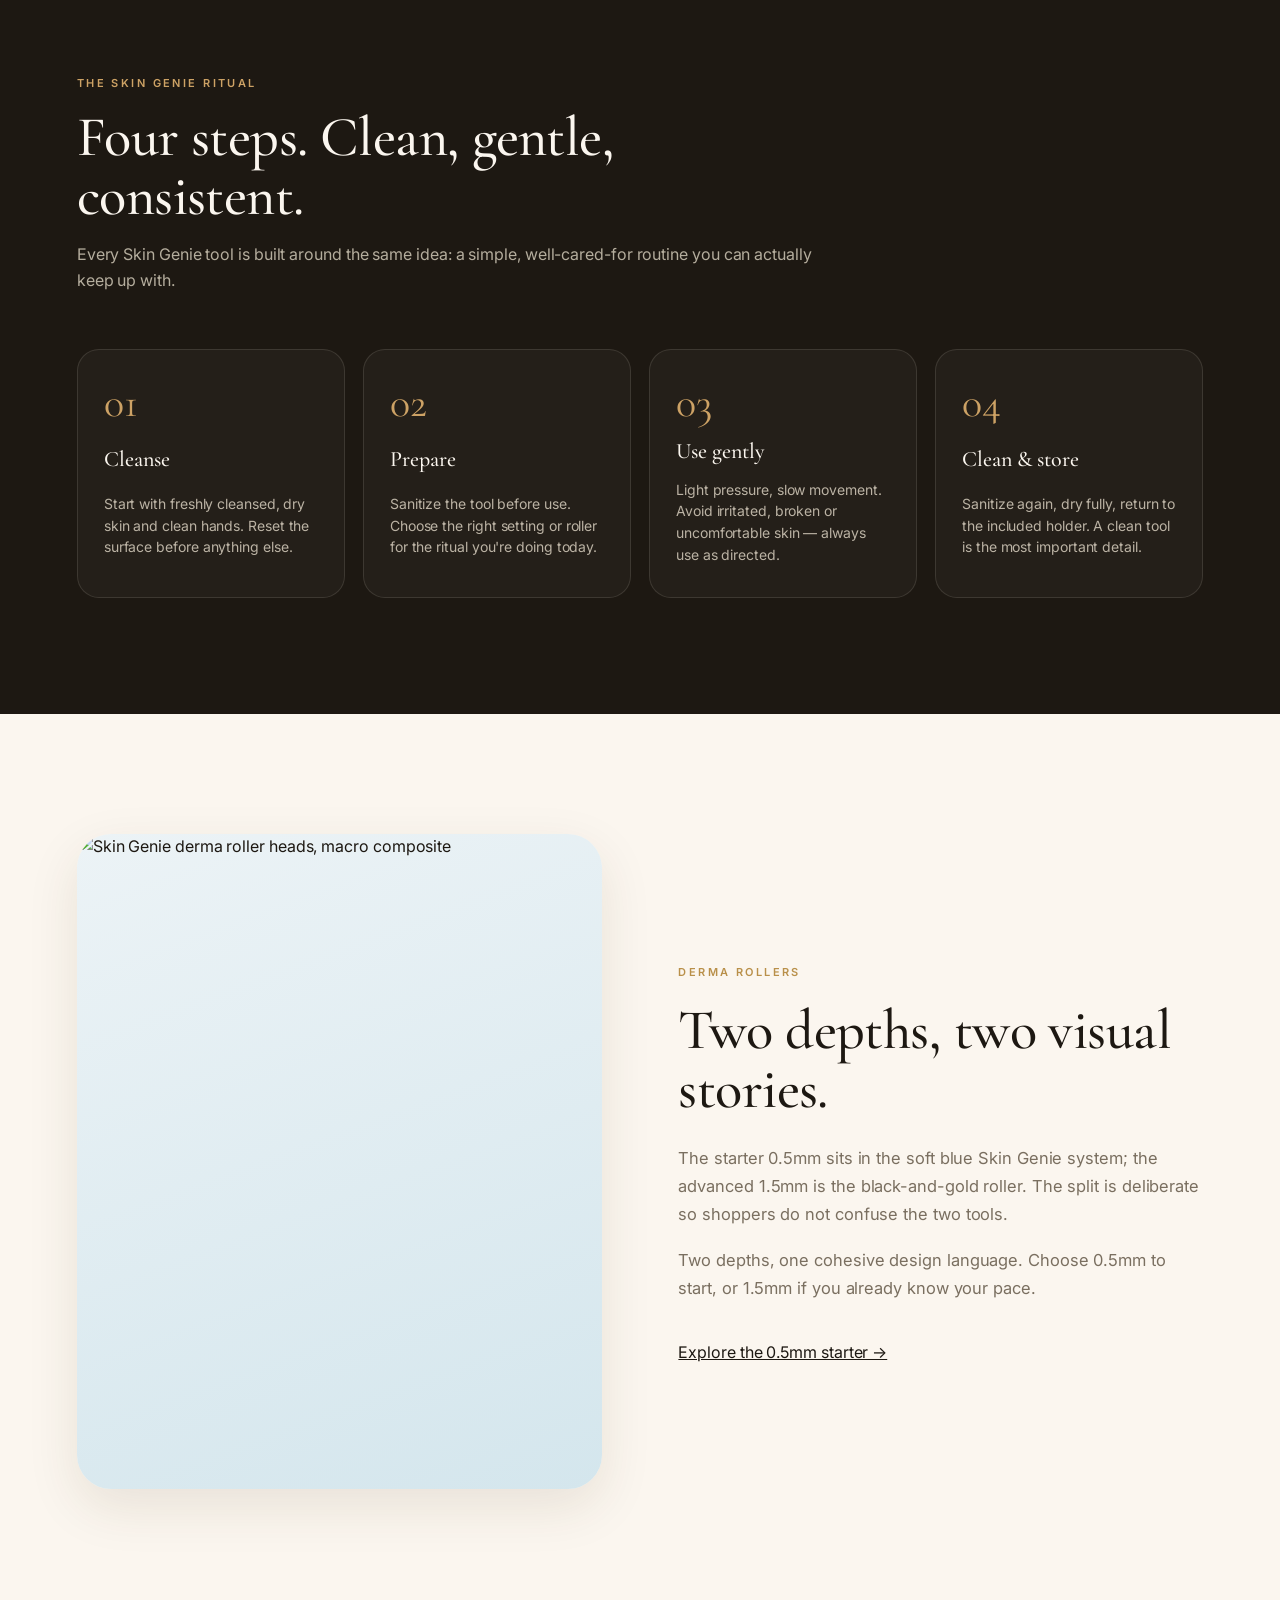
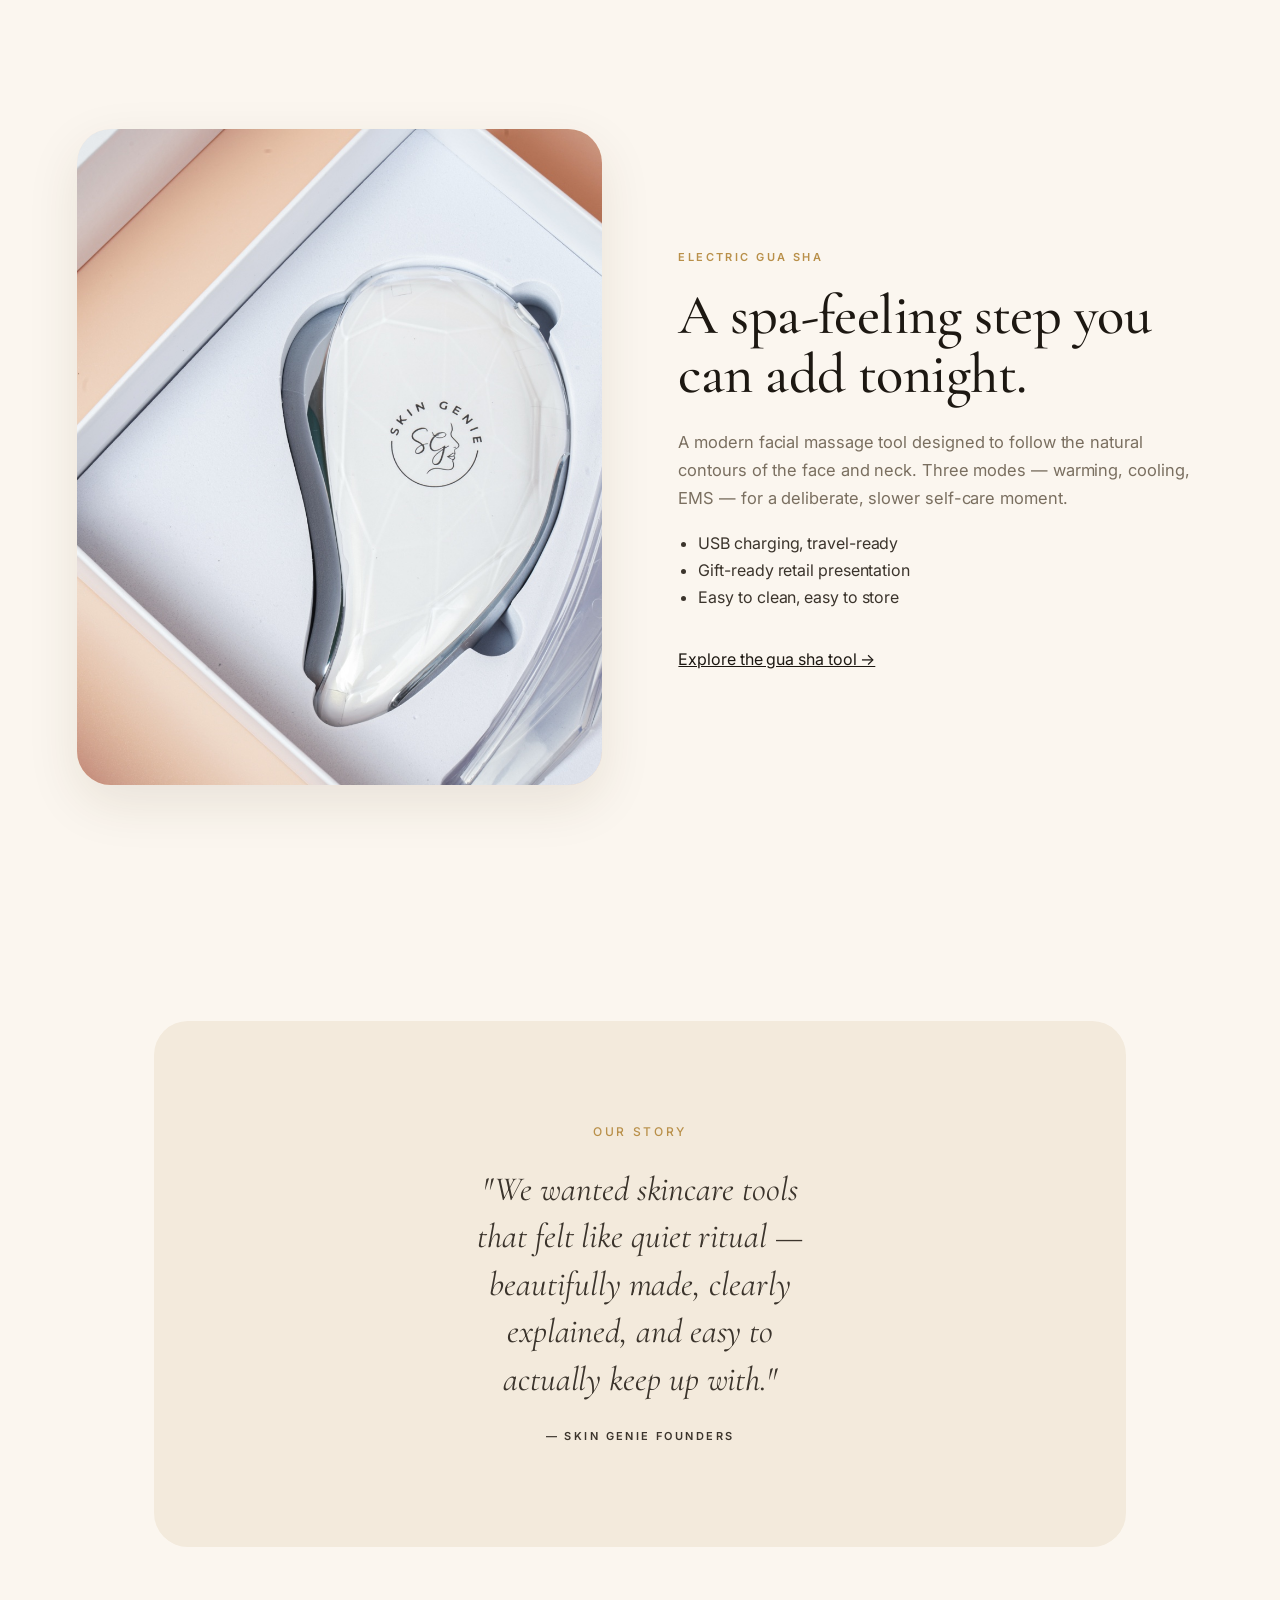
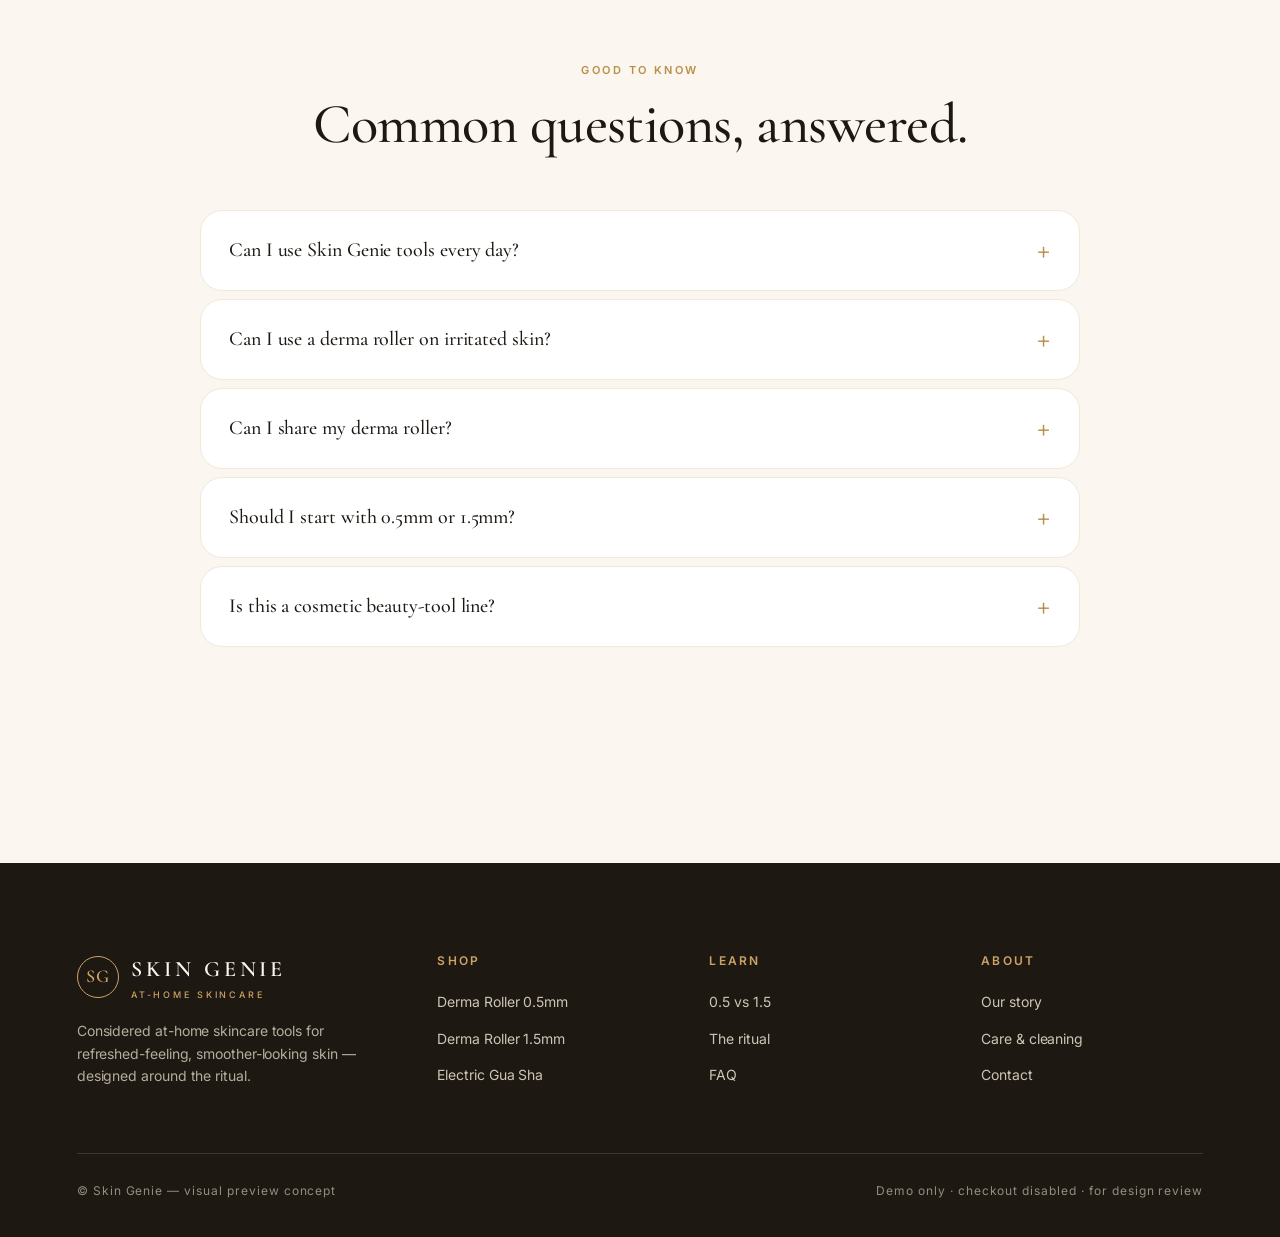
==== commit 8aafc796: "Fix gold 1.5mm roller assets" ====
--- a/index.html
+++ b/index.html
@@ -108,12 +108,12 @@
       <article class="product-card">
         <a class="pc-media" href="derma-roller-1-5mm.html" aria-label="Skin Genie Derma Roller 1.5mm">
           <span class="pc-pill">Advanced use</span>
-          <img src="assets_v3/derma15_box.jpg" alt="Skin Genie 1.5mm Microneedling Derma Roller box with roller" loading="lazy">
+          <img src="assets_v3/gold15_hero.jpg" alt="Skin Genie gold 1.5mm derma roller with black-and-gold retail box" loading="lazy">
         </a>
         <div class="pc-body">
           <span class="eyebrow">Derma Roller</span>
-          <h3>1.5mm Derma Roller</h3>
-          <p>For experienced users who already know their cadence. Slower, more deliberate, more measured.</p>
+          <h3>Gold 1.5mm Derma Roller</h3>
+          <p>The advanced gold roller for experienced users who already know their cadence. Slower, more deliberate, more measured.</p>
           <div class="pc-row">
             <span class="pc-price">$29.99 CAD</span>
             <a class="pc-link" href="derma-roller-1-5mm.html">View product</a>
@@ -213,9 +213,9 @@
       <img src="assets_v2/derma_main.png" alt="Skin Genie derma roller heads, macro composite">
     </div>
     <div class="editorial-copy">
-      <span class="eyebrow">Derma Rollers</span>
-      <h2>540 micro-needles. Considered for at-home use.</h2>
-      <p>Each roller is built around the same idea: a beauty tool that feels good in the hand, rolls smoothly across the face, and tucks back into a clean storage holder when you're done.</p>
+      <span class="eyebrow">DERMA ROLLERS</span>
+      <h2>Two depths, two visual stories.</h2>
+      <p>The starter 0.5mm sits in the soft blue Skin Genie system; the advanced 1.5mm is the black-and-gold roller. The split is deliberate so shoppers do not confuse the two tools.</p>
       <p>Two depths, one cohesive design language. Choose 0.5mm to start, or 1.5mm if you already know your pace.</p>
       <a class="text-link" href="derma-roller-0-5mm.html" style="margin-top:20px;display:inline-block;">Explore the 0.5mm starter →</a>
     </div>
--- a/styles.css
+++ b/styles.css
@@ -423,6 +423,8 @@
   box-shadow: var(--shadow-md);
 }
 .editorial-media.peach { background: linear-gradient(160deg, var(--peach-50), var(--peach-100)); }
+.editorial-media.black-gold { background: linear-gradient(145deg, #191512, #3a2b1b 60%, #f6efe6); }
+.editorial-media.black-gold img { object-fit: contain; padding: clamp(18px, 3vw, 36px); }
 .editorial-media img { width: 100%; height: 100%; object-fit: cover; }
 .editorial-copy h2 { margin: 18px 0 24px; }
 .editorial-copy p { color: var(--muted); font-size: 16.5px; line-height: 1.7; margin: 0 0 18px; }
@@ -569,6 +571,7 @@
   box-shadow: var(--shadow-sm);
 }
 .main-image.aqua { background: linear-gradient(160deg, var(--aqua-50), var(--aqua-100)); }
+.main-image.black-gold { background: radial-gradient(circle at 30% 20%, rgba(196,145,72,.18), transparent 34%), linear-gradient(145deg, #191512, #3a2b1b 56%, #f6efe6); }
 .main-image img { width: 100%; height: 100%; object-fit: contain; padding: clamp(30px, 5vw, 60px); }
 
 /* Buy panel */
@@ -592,6 +595,7 @@
   width: max-content;
 }
 .buy .pill.aqua { background: var(--aqua-100); }
+.buy .pill.black-gold { background: #211814; color: #f5dfb0; border-color: rgba(196,145,72,.45); }
 .buy h1 { font-size: clamp(36px, 4.5vw, 56px); line-height: 1.04; }
 .buy .price-row { display: flex; align-items: baseline; gap: 14px; padding: 14px 0; border-bottom: 1px solid var(--line); }
 .buy .price { font-family: var(--serif); font-size: 36px; font-weight: 500; color: var(--ink); }
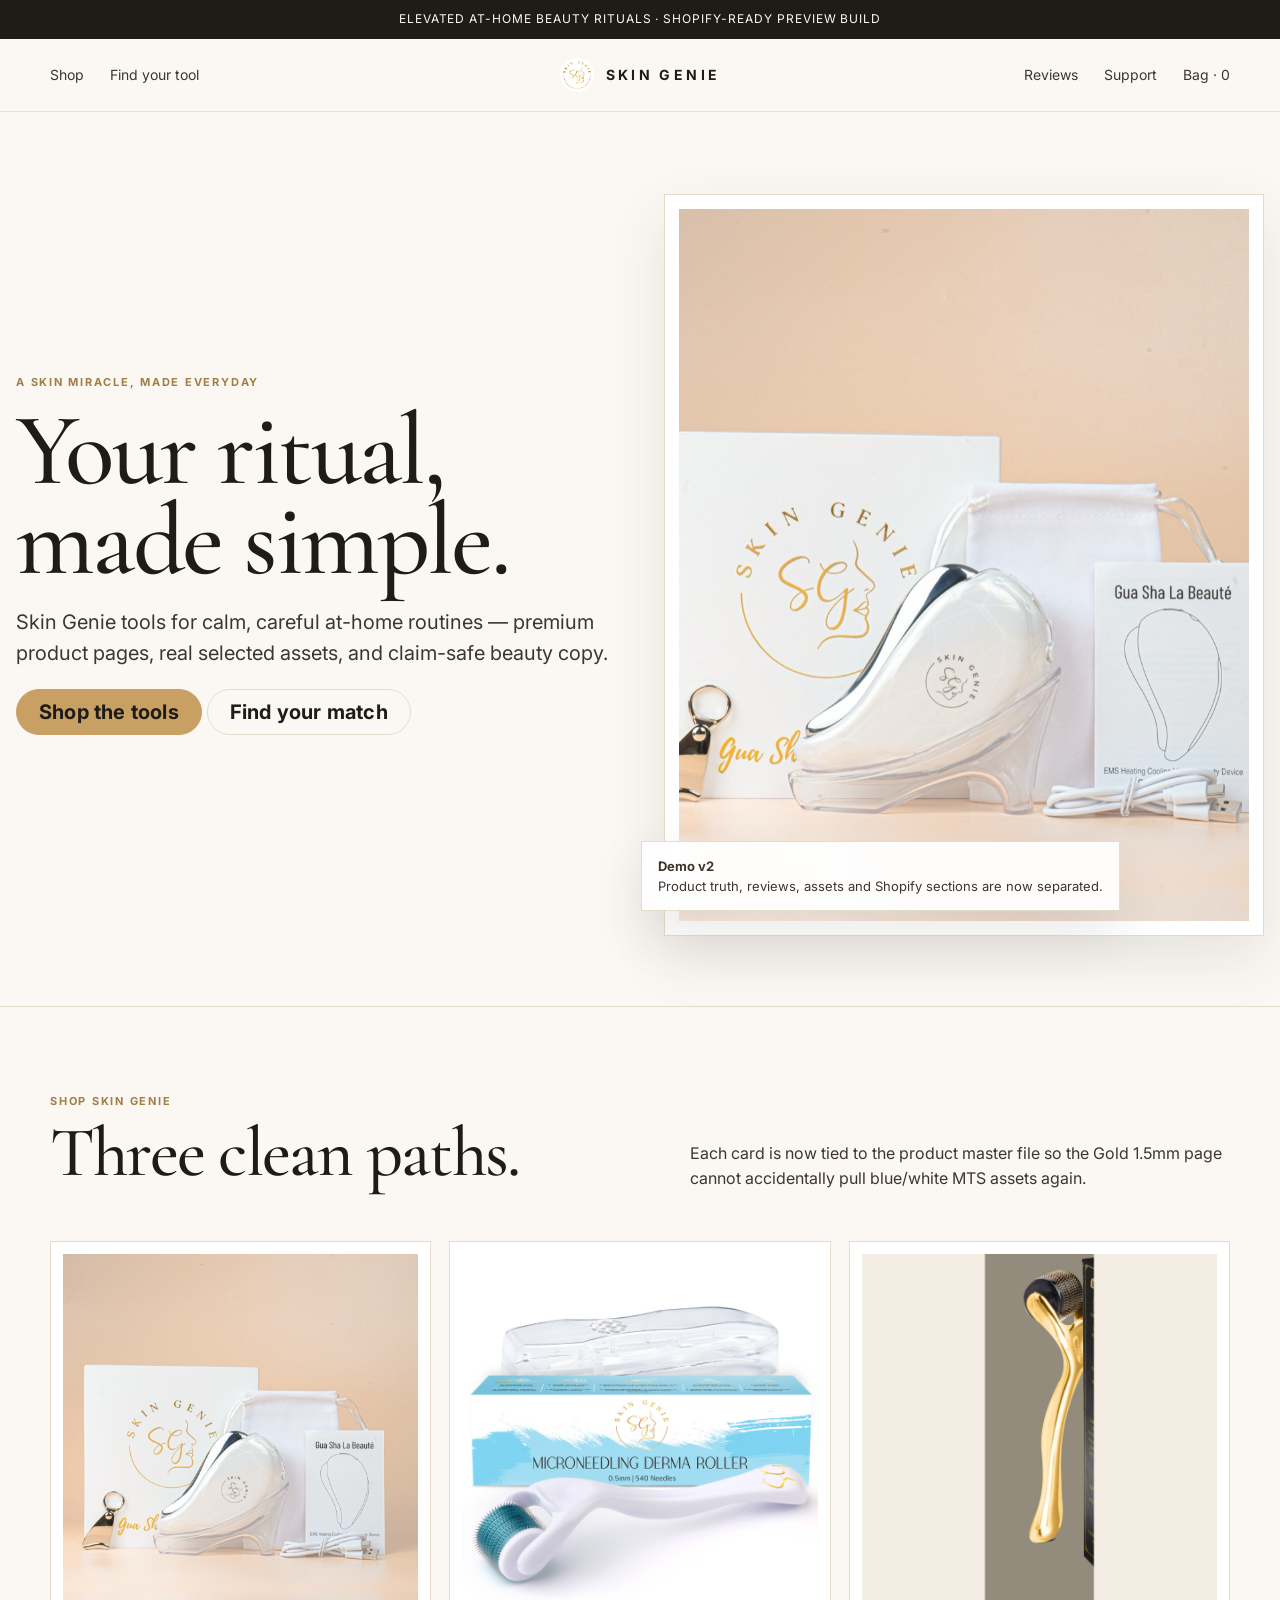
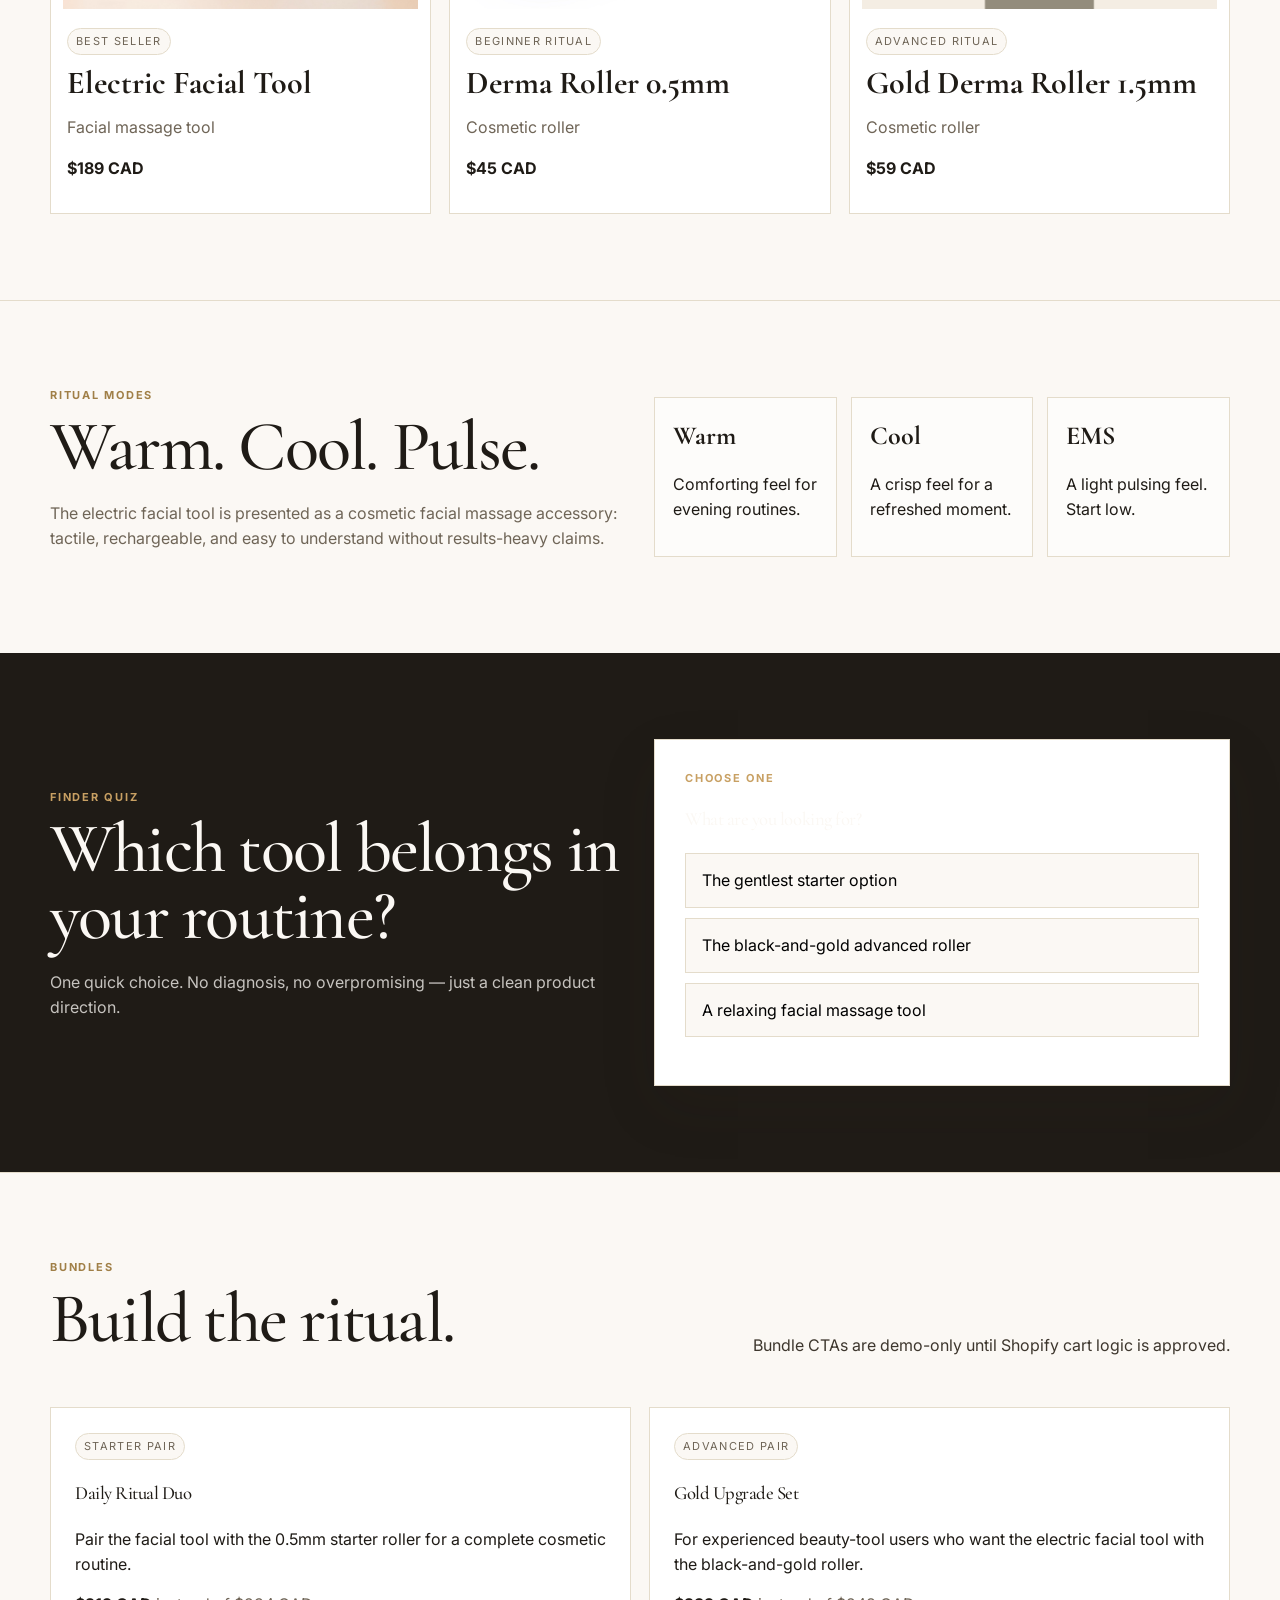
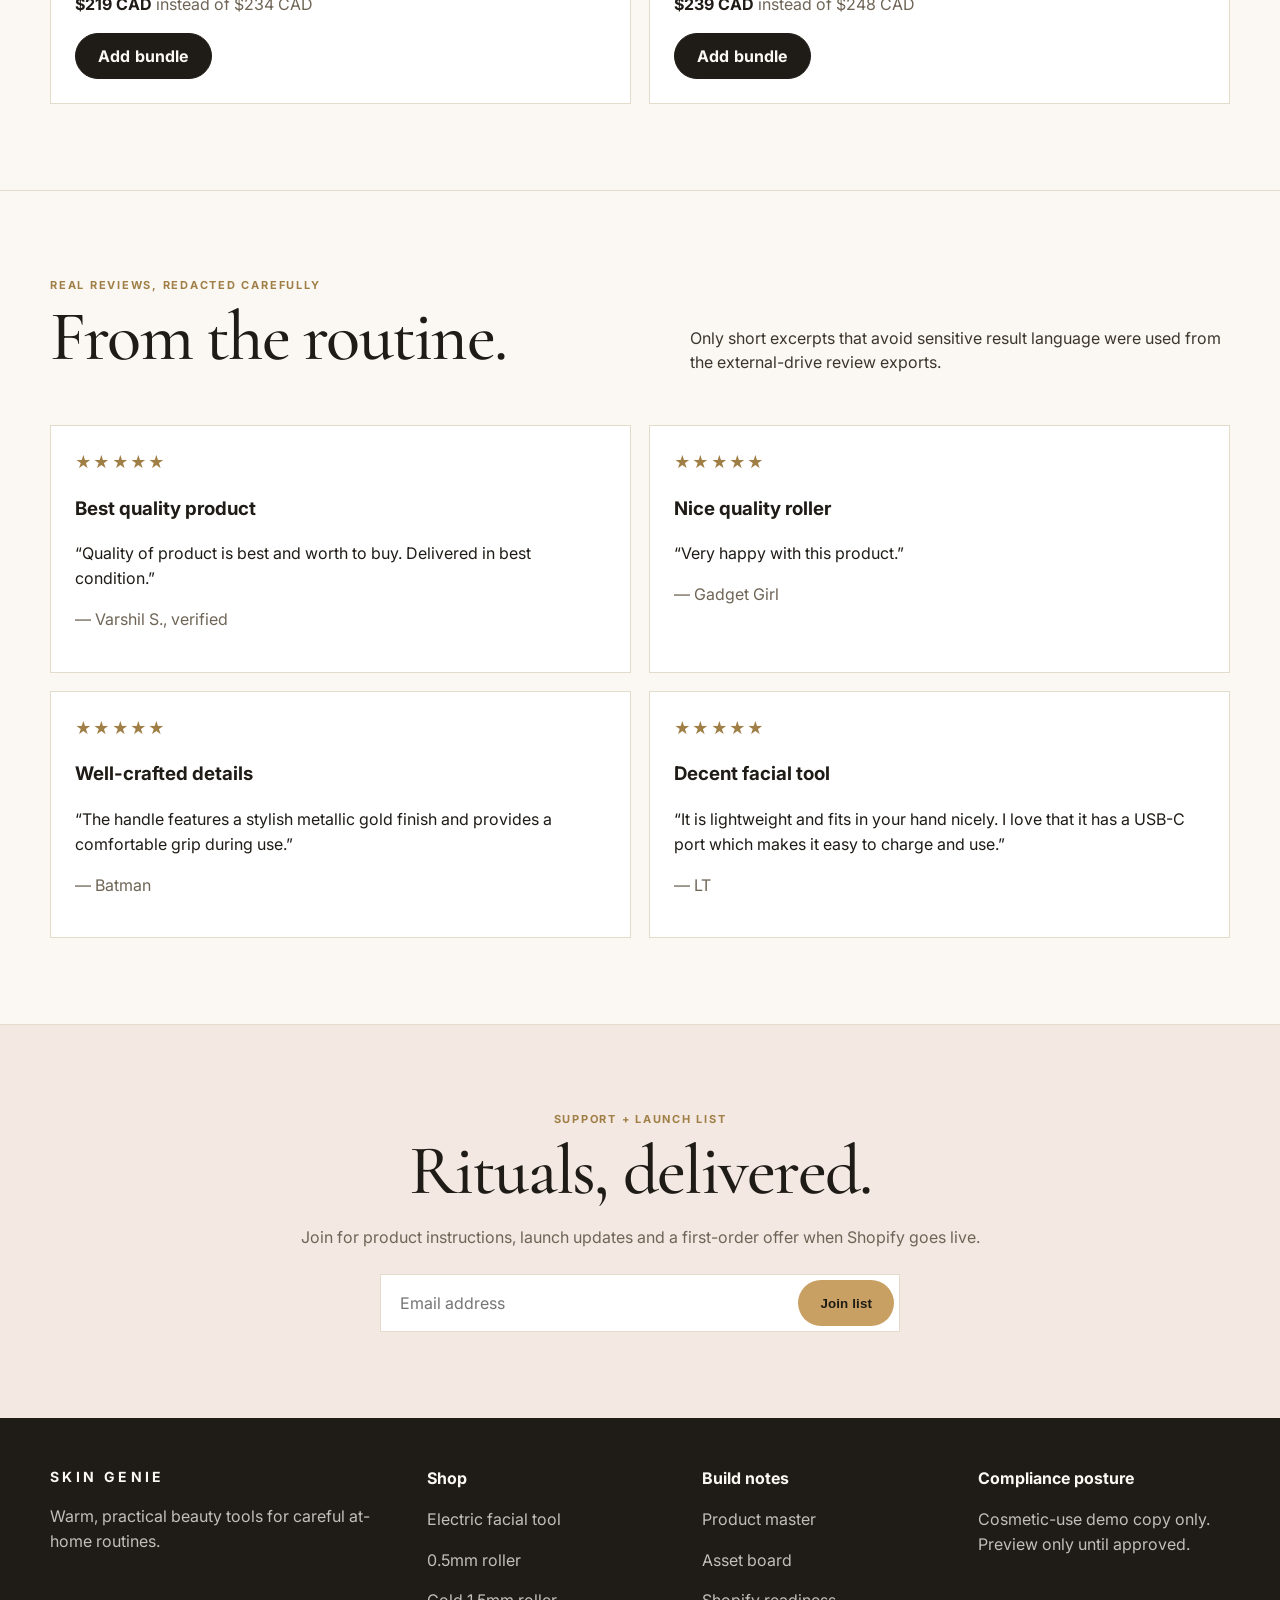
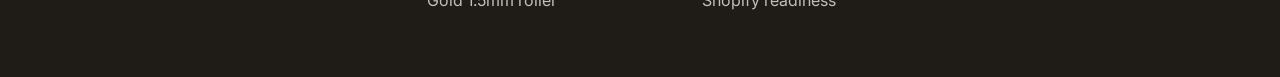
==== commit f1f49f95: "Publish Shopify-ready Skin Genie demo v2" ====
--- a/index.html
+++ b/index.html
@@ -1,325 +1 @@
-<!doctype html>
-<html lang="en">
-<head>
-  <meta charset="utf-8">
-  <meta name="viewport" content="width=device-width, initial-scale=1">
-  <title>Skin Genie — At-Home Skincare Tools for the Modern Ritual</title>
-  <meta name="description" content="Skin Genie creates considered at-home skincare tools — derma rollers and an electric gua sha facial tool designed for refreshed-feeling, smoother-looking skin.">
-  <link rel="preconnect" href="https://fonts.googleapis.com">
-  <link rel="preconnect" href="https://fonts.gstatic.com" crossorigin>
-  <link rel="stylesheet" href="styles.css">
-</head>
-<body>
-
-<div class="topbar">Preview demo &nbsp;·&nbsp; checkout disabled &nbsp;·&nbsp; <b>visual concept only</b></div>
-
-<header class="site-header">
-  <a class="brand" href="index.html" aria-label="Skin Genie home">
-    <span class="brand-mark">SG</span>
-    <span class="brand-name">Skin Genie<small>At-home skincare</small></span>
-  </a>
-  <nav aria-label="Primary">
-    <a href="index.html#shop">Shop</a>
-    <a href="index.html#compare">0.5 vs 1.5</a>
-    <a href="index.html#ritual">The Ritual</a>
-    <a href="index.html#story">Our Story</a>
-    <a href="index.html#faq">FAQ</a>
-  </nav>
-  <a class="header-cta" href="#shop">Shop the ritual</a>
-</header>
-
-<main>
-
-  <!-- ============== HERO ============== -->
-  <section class="hero">
-    <div class="hero-copy">
-      <span class="eyebrow">At-home skincare tools</span>
-      <h1>Skincare that feels like a <em>ritual</em>, not a routine.</h1>
-      <p class="lede">Considered at-home tools for skin that feels refreshed, smoother-looking, and cared for — designed to slot into the routine you already love.</p>
-      <div class="hero-actions">
-        <a class="btn" href="#shop">Shop the collection</a>
-        <a class="text-link" href="#compare">0.5 vs 1.5 → choose your fit</a>
-      </div>
-      <div class="hero-points">
-        <div><strong>Considered design</strong>Beauty-tool first, gimmick free</div>
-        <div><strong>Clean rituals</strong>Clear prep, use &amp; storage guidance</div>
-        <div><strong>Gift-ready</strong>Premium retail presentation</div>
-      </div>
-    </div>
-    <div class="hero-media">
-      <img src="assets_v3/gua_lifestyle.jpg" alt="Skin Genie electric gua sha facial tool styled on warm peach surface">
-      <div class="hero-badge">
-        <span class="eyebrow">Starter pick</span>
-        <strong>Derma Roller 0.5mm</strong>
-        <span>$24.99 CAD · best entry point</span>
-      </div>
-    </div>
-  </section>
-
-  <!-- ============== VALUES STRIP ============== -->
-  <section class="values" aria-label="Brand values">
-    <div>
-      <svg class="icon" viewBox="0 0 24 24"><circle cx="12" cy="12" r="9"/><path d="M8 12.5l2.5 2.5L16 9.5"/></svg>
-      <strong>Designed for ritual</strong>
-      <p>Tools built around the way real skincare routines actually flow at home.</p>
-    </div>
-    <div>
-      <svg class="icon" viewBox="0 0 24 24"><path d="M12 3l2.5 5 5.5.8-4 4 1 5.7L12 16l-5 2.5 1-5.7-4-4 5.5-.8L12 3z"/></svg>
-      <strong>Premium materials</strong>
-      <p>Ergonomic handles, stainless heads and considered packaging across the line.</p>
-    </div>
-    <div>
-      <svg class="icon" viewBox="0 0 24 24"><path d="M5 12h14M12 5v14"/></svg>
-      <strong>Clear guidance</strong>
-      <p>Use-as-directed steps and care instructions on every product page.</p>
-    </div>
-    <div>
-      <svg class="icon" viewBox="0 0 24 24"><path d="M4 7l8 5 8-5M4 7v10l8 5 8-5V7M4 7l8-4 8 4"/></svg>
-      <strong>Gift-worthy</strong>
-      <p>Retail presentation that feels considered the moment the box opens.</p>
-    </div>
-  </section>
-
-  <!-- ============== SHOP ============== -->
-  <section id="shop" class="section">
-    <div class="section-head">
-      <span class="eyebrow">Shop the collection</span>
-      <h2>Three tools. One considered line.</h2>
-      <p>Start where you are. Begin with the approachable 0.5mm derma roller, level up to 1.5mm when you know your pace, or add a relaxing facial massage step with the Electric Gua Sha.</p>
-    </div>
-    <div class="product-grid">
-
-      <article class="product-card peach">
-        <a class="pc-media" href="derma-roller-0-5mm.html" aria-label="Skin Genie Derma Roller 0.5mm">
-          <span class="pc-pill">Starter pick</span>
-          <img src="assets_v3/derma05_hero.jpg" alt="Skin Genie Microneedling Derma Roller box with white roller" loading="lazy">
-        </a>
-        <div class="pc-body">
-          <span class="eyebrow">Derma Roller</span>
-          <h3>0.5mm Derma Roller</h3>
-          <p>The first-time-friendly roller. Approachable depth, clean prep, easy to fit into your existing routine.</p>
-          <div class="pc-row">
-            <span class="pc-price">$24.99 CAD</span>
-            <a class="pc-link" href="derma-roller-0-5mm.html">View product</a>
-          </div>
-        </div>
-      </article>
-
-      <article class="product-card">
-        <a class="pc-media" href="derma-roller-1-5mm.html" aria-label="Skin Genie Derma Roller 1.5mm">
-          <span class="pc-pill">Advanced use</span>
-          <img src="assets_v3/gold15_hero.jpg" alt="Skin Genie gold 1.5mm derma roller with black-and-gold retail box" loading="lazy">
-        </a>
-        <div class="pc-body">
-          <span class="eyebrow">Derma Roller</span>
-          <h3>Gold 1.5mm Derma Roller</h3>
-          <p>The advanced gold roller for experienced users who already know their cadence. Slower, more deliberate, more measured.</p>
-          <div class="pc-row">
-            <span class="pc-price">$29.99 CAD</span>
-            <a class="pc-link" href="derma-roller-1-5mm.html">View product</a>
-          </div>
-        </div>
-      </article>
-
-      <article class="product-card peach">
-        <a class="pc-media" href="electric-gua-sha-facial-tool.html" aria-label="Skin Genie Electric Gua Sha Facial Tool">
-          <span class="pc-pill">Spa at home</span>
-          <img src="assets_v3/gua_device_clean.jpg" alt="Skin Genie electric gua sha facial massage tool, side profile" loading="lazy">
-        </a>
-        <div class="pc-body">
-          <span class="eyebrow">Facial massage</span>
-          <h3>Electric Gua Sha</h3>
-          <p>A modern facial massage tool with heat, cooling and EMS modes — a relaxing add-on to any ritual.</p>
-          <div class="pc-row">
-            <span class="pc-price">$59.99 CAD</span>
-            <a class="pc-link" href="electric-gua-sha-facial-tool.html">View product</a>
-          </div>
-        </div>
-      </article>
-
-    </div>
-  </section>
-
-  <!-- ============== COMPARE ============== -->
-  <section id="compare" class="section" style="padding-top:0;">
-    <div class="compare">
-      <div>
-        <span class="eyebrow">How to choose</span>
-        <h2>0.5mm first. 1.5mm when you know your pace.</h2>
-        <p>Most first-time shoppers should begin with 0.5mm — it's the cleaner starter story. The 1.5mm is intentionally framed as advanced, slower-cadence and instruction-led.</p>
-        <p style="font-size:14px;color:var(--gold);font-weight:500;letter-spacing:.08em;">Not sure? Start gentle. You can always level up.</p>
-      </div>
-      <div class="compare-grid">
-        <div class="compare-card featured">
-          <span class="for-who">Best for starters</span>
-          <div class="tier">0.5<small style="font-family:var(--sans);font-size:14px;letter-spacing:.1em;">mm</small></div>
-          <ul>
-            <li>Most first-time shoppers</li>
-            <li>Lower intensity, gentle pressure</li>
-            <li>Face, beard, scalp routines</li>
-            <li>Frequent, lighter sessions</li>
-          </ul>
-          <a href="derma-roller-0-5mm.html">Start with 0.5mm</a>
-        </div>
-        <div class="compare-card">
-          <span class="for-who">Best for experienced</span>
-          <div class="tier">1.5<small style="font-family:var(--sans);font-size:14px;letter-spacing:.1em;">mm</small></div>
-          <ul>
-            <li>Experienced users only</li>
-            <li>Higher intensity, slower cadence</li>
-            <li>Targeted ritual, measured use</li>
-            <li>Longer recovery between sessions</li>
-          </ul>
-          <a href="derma-roller-1-5mm.html">View 1.5mm</a>
-        </div>
-      </div>
-    </div>
-  </section>
-
-  <!-- ============== RITUAL ============== -->
-  <section id="ritual" class="ritual">
-    <div class="section-head">
-      <span class="eyebrow">The Skin Genie ritual</span>
-      <h2>Four steps. Clean, gentle, consistent.</h2>
-      <p>Every Skin Genie tool is built around the same idea: a simple, well-cared-for routine you can actually keep up with.</p>
-    </div>
-    <div class="ritual-steps">
-      <article class="ritual-step">
-        <span class="num">01</span>
-        <h4>Cleanse</h4>
-        <p>Start with freshly cleansed, dry skin and clean hands. Reset the surface before anything else.</p>
-      </article>
-      <article class="ritual-step">
-        <span class="num">02</span>
-        <h4>Prepare</h4>
-        <p>Sanitize the tool before use. Choose the right setting or roller for the ritual you're doing today.</p>
-      </article>
-      <article class="ritual-step">
-        <span class="num">03</span>
-        <h4>Use gently</h4>
-        <p>Light pressure, slow movement. Avoid irritated, broken or uncomfortable skin — always use as directed.</p>
-      </article>
-      <article class="ritual-step">
-        <span class="num">04</span>
-        <h4>Clean &amp; store</h4>
-        <p>Sanitize again, dry fully, return to the included holder. A clean tool is the most important detail.</p>
-      </article>
-    </div>
-  </section>
-
-  <!-- ============== EDITORIAL — DERMA ============== -->
-  <section class="editorial">
-    <div class="editorial-media aqua">
-      <img src="assets_v2/derma_main.png" alt="Skin Genie derma roller heads, macro composite">
-    </div>
-    <div class="editorial-copy">
-      <span class="eyebrow">DERMA ROLLERS</span>
-      <h2>Two depths, two visual stories.</h2>
-      <p>The starter 0.5mm sits in the soft blue Skin Genie system; the advanced 1.5mm is the black-and-gold roller. The split is deliberate so shoppers do not confuse the two tools.</p>
-      <p>Two depths, one cohesive design language. Choose 0.5mm to start, or 1.5mm if you already know your pace.</p>
-      <a class="text-link" href="derma-roller-0-5mm.html" style="margin-top:20px;display:inline-block;">Explore the 0.5mm starter →</a>
-    </div>
-  </section>
-
-  <!-- ============== EDITORIAL — GUA SHA ============== -->
-  <section class="editorial flip">
-    <div class="editorial-copy">
-      <span class="eyebrow">Electric Gua Sha</span>
-      <h2>A spa-feeling step you can add tonight.</h2>
-      <p>A modern facial massage tool designed to follow the natural contours of the face and neck. Three modes — warming, cooling, EMS — for a deliberate, slower self-care moment.</p>
-      <ul>
-        <li>USB charging, travel-ready</li>
-        <li>Gift-ready retail presentation</li>
-        <li>Easy to clean, easy to store</li>
-      </ul>
-      <a class="text-link" href="electric-gua-sha-facial-tool.html" style="margin-top:20px;display:inline-block;">Explore the gua sha tool →</a>
-    </div>
-    <div class="editorial-media peach">
-      <img src="assets_v3/gua_open_box.jpg" alt="Skin Genie electric gua sha facial tool with retail box opened, contents on warm surface">
-    </div>
-  </section>
-
-  <!-- ============== STORY ============== -->
-  <section id="story" class="section">
-    <div class="story-band">
-      <span class="sig">Our story</span>
-      <p>"We wanted skincare tools that felt like quiet ritual — beautifully made, clearly explained, and easy to actually keep up with."</p>
-      <span class="eyebrow" style="color:var(--soft-ink);">— Skin Genie founders</span>
-    </div>
-  </section>
-
-  <!-- ============== FAQ ============== -->
-  <section id="faq" class="section" style="padding-top:0;">
-    <div class="section-head center">
-      <span class="eyebrow">Good to know</span>
-      <h2>Common questions, answered.</h2>
-    </div>
-    <div class="faq-list">
-      <details>
-        <summary>Can I use Skin Genie tools every day?</summary>
-        <p>It depends on the tool. The Electric Gua Sha is designed to fit easily into a frequent routine. Derma rollers should be used only as directed, with appropriate recovery time between sessions.</p>
-      </details>
-      <details>
-        <summary>Can I use a derma roller on irritated skin?</summary>
-        <p>No. Avoid broken, irritated, inflamed or uncomfortable skin. Always start on clean, dry skin and stop use if anything feels off.</p>
-      </details>
-      <details>
-        <summary>Can I share my derma roller?</summary>
-        <p>No. Derma rollers are personal-use tools and should never be shared. Each roller is intended for one person, with proper cleaning and storage.</p>
-      </details>
-      <details>
-        <summary>Should I start with 0.5mm or 1.5mm?</summary>
-        <p>Start with 0.5mm if you're new to derma rolling. The 1.5mm is intended for experienced users who already know their cadence and follow the instructions carefully.</p>
-      </details>
-      <details>
-        <summary>Is this a cosmetic beauty-tool line?</summary>
-        <p>Yes. Skin Genie is presented here as an at-home cosmetic beauty-tool line with preview-only copy and checkout disabled until final review.</p>
-      </details>
-    </div>
-  </section>
-
-</main>
-
-<footer class="footer">
-  <div class="footer-grid">
-    <div>
-      <a class="brand" href="index.html" style="color:var(--ivory);margin-bottom:18px;">
-        <span class="brand-mark" style="border-color:var(--gold-soft);color:var(--gold-soft);">SG</span>
-        <span class="brand-name">Skin Genie<small style="color:var(--gold-soft);">At-home skincare</small></span>
-      </a>
-      <p>Considered at-home skincare tools for refreshed-feeling, smoother-looking skin — designed around the ritual.</p>
-    </div>
-    <div>
-      <h5>Shop</h5>
-      <ul>
-        <li><a href="derma-roller-0-5mm.html">Derma Roller 0.5mm</a></li>
-        <li><a href="derma-roller-1-5mm.html">Derma Roller 1.5mm</a></li>
-        <li><a href="electric-gua-sha-facial-tool.html">Electric Gua Sha</a></li>
-      </ul>
-    </div>
-    <div>
-      <h5>Learn</h5>
-      <ul>
-        <li><a href="index.html#compare">0.5 vs 1.5</a></li>
-        <li><a href="index.html#ritual">The ritual</a></li>
-        <li><a href="index.html#faq">FAQ</a></li>
-      </ul>
-    </div>
-    <div>
-      <h5>About</h5>
-      <ul>
-        <li><a href="index.html#story">Our story</a></li>
-        <li><a href="#">Care &amp; cleaning</a></li>
-        <li><a href="#">Contact</a></li>
-      </ul>
-    </div>
-  </div>
-  <div class="footer-base">
-    <span>© Skin Genie — visual preview concept</span>
-    <span>Demo only · checkout disabled · for design review</span>
-  </div>
-</footer>
-
-<script src="script.js"></script>
-</body>
-</html>
+<!doctype html><html lang="en"><head><meta charset="utf-8"><meta name="viewport" content="width=device-width, initial-scale=1"><title>Skin Genie | At-Home Beauty Tools</title><meta name="description" content="Shop Skin Genie beauty tools for careful, elevated at-home routines. Shopify-ready preview with claim-safe beauty copy and selected product assets."><link rel="canonical" href="https://mabochel.github.io/skin-genie-demo-site/index.html"><meta property="og:title" content="Skin Genie | At-Home Beauty Tools"><meta property="og:description" content="Shop Skin Genie beauty tools for careful, elevated at-home routines. Shopify-ready preview with claim-safe beauty copy and selected product assets."><meta property="og:type" content="website"><meta property="og:image" content="https://mabochel.github.io/skin-genie-demo-site/assets/products/electric-gua-sha-facial-tool/hero.jpg"><meta name="twitter:card" content="summary_large_image"><link rel="stylesheet" href="styles/main.css"><script type="application/ld+json">{"@context": "https://schema.org", "@type": "Organization", "name": "Skin Genie", "url": "https://mabochel.github.io/skin-genie-demo-site", "logo": "https://mabochel.github.io/skin-genie-demo-site/assets/brand/logo-transparent.jpg"}</script></head><body><div class="announcement">Elevated at-home beauty rituals · Shopify-ready preview build</div><header class="header"><nav class="nav container" aria-label="Main navigation"><ul><li><a href="index.html#shop">Shop</a></li><li><a href="index.html#quiz">Find your tool</a></li></ul><a class="logo" href="index.html"><img src="assets/brand/logo-transparent.jpg" alt="Skin Genie logo"><span class="wordmark">Skin Genie</span></a><ul class="right"><li><a href="index.html#reviews">Reviews</a></li><li><a href="index.html#support">Support</a></li><li><a data-demo-cart href="#">Bag · 0</a></li></ul></nav></header><main><section class="hero"><div class="wide hero-grid"><div><div class="eyebrow">A SKIN MIRACLE, MADE EVERYDAY</div><h1 class="serif">Your ritual, made simple.</h1><p>Skin Genie tools for calm, careful at-home routines — premium product pages, real selected assets, and claim-safe beauty copy.</p><p><a class="button gold" href="#shop">Shop the tools</a> <a class="secondary-btn" href="#quiz">Find your match</a></p></div><div class="hero-card"><img src="assets/products/electric-gua-sha-facial-tool/hero.jpg" alt="Skin Genie electric facial tool with packaging" fetchpriority="high" decoding="async" loading="lazy"><div class="floating-note"><b>Demo v2</b><br>Product truth, reviews, assets and Shopify sections are now separated.</div></div></div></section><section class="section" id="shop"><div class="container section-intro"><div><div class="eyebrow">Shop Skin Genie</div><h2 class="serif">Three clean paths.</h2></div><p>Each card is now tied to the product master file so the Gold 1.5mm page cannot accidentally pull blue/white MTS assets again.</p></div><div class="container product-grid"><a class="product-card" data-card-id="electric-gua-sha-facial-tool" href="products/electric-gua-sha-facial-tool.html"><div class="frame"><img src="assets/products/electric-gua-sha-facial-tool/hero.jpg" alt="La Beauté Electric Facial Massage Tool" decoding="async" loading="lazy"></div><div class="meta"><span class="badge">Best seller</span><h3>Electric Facial Tool</h3><p class="muted">Facial massage tool</p><p class="price">$189 CAD</p></div></a><a class="product-card" data-card-id="derma-roller-0-5mm" href="products/derma-roller-0-5mm.html"><div class="frame"><img src="assets/products/derma-roller-0-5mm/hero.jpg" alt="Skin Genie Derma Roller 0.5mm" decoding="async" loading="lazy"></div><div class="meta"><span class="badge">Beginner ritual</span><h3>Derma Roller 0.5mm</h3><p class="muted">Cosmetic roller</p><p class="price">$45 CAD</p></div></a><a class="product-card" data-card-id="gold-derma-roller-1-5mm" href="products/gold-derma-roller-1-5mm.html"><div class="frame"><img src="assets/products/gold-derma-roller-1-5mm/clean-hero.jpg" alt="Skin Genie Gold Derma Roller 1.5mm" decoding="async" loading="lazy"></div><div class="meta"><span class="badge">Advanced ritual</span><h3>Gold Derma Roller 1.5mm</h3><p class="muted">Cosmetic roller</p><p class="price">$59 CAD</p></div></a></div></section><section class="section"><div class="container split"><div><div class="eyebrow">Ritual modes</div><h2 class="serif">Warm. Cool. Pulse.</h2><p class="muted">The electric facial tool is presented as a cosmetic facial massage accessory: tactile, rechargeable, and easy to understand without results-heavy claims.</p></div><div class="mini-grid"><div class="mini"><strong>Warm</strong><p>Comforting feel for evening routines.</p></div><div class="mini"><strong>Cool</strong><p>A crisp feel for a refreshed moment.</p></div><div class="mini"><strong>EMS</strong><p>A light pulsing feel. Start low.</p></div></div></div></section><section class="section dark" id="quiz"><div class="container split"><div><div class="eyebrow">Finder quiz</div><h2 class="serif">Which tool belongs in your routine?</h2><p>One quick choice. No diagnosis, no overpromising — just a clean product direction.</p></div><div class="quiz" data-quiz><script id="quiz-data" type="application/json">{"title": "Find your Skin Genie match", "questions": [{"id": "experience", "label": "How comfortable are you with beauty tools?", "answers": [{"label": "I want the gentlest starter option", "value": "starter"}, {"label": "I already use beauty tools carefully", "value": "advanced"}, {"label": "I want a relaxing facial massage tool", "value": "massage"}]}], "results": {"starter": ["derma-roller-0-5mm", "electric-gua-sha-facial-tool"], "advanced": ["gold-derma-roller-1-5mm", "electric-gua-sha-facial-tool"], "massage": ["electric-gua-sha-facial-tool", "derma-roller-0-5mm"]}}</script><div class="eyebrow">Choose one</div><h3 class="serif">What are you looking for?</h3><div class="quiz-options"><button data-answer="starter">The gentlest starter option</button><button data-answer="advanced">The black-and-gold advanced roller</button><button data-answer="massage">A relaxing facial massage tool</button></div><div class="quiz-result" style="margin-top:18px"></div></div></div></section><section class="section"><div class="container section-intro"><div><div class="eyebrow">Bundles</div><h2 class="serif">Build the ritual.</h2></div><p>Bundle CTAs are demo-only until Shopify cart logic is approved.</p></div><div class="container bundle-grid"><div class="bundle"><span class="badge">Starter pair</span><h3 class="serif">Daily Ritual Duo</h3><p>Pair the facial tool with the 0.5mm starter roller for a complete cosmetic routine.</p><p><b>$219 CAD</b> <span class="muted">instead of $234 CAD</span></p><a href="#" data-demo-cart class="button">Add bundle</a></div><div class="bundle"><span class="badge">Advanced pair</span><h3 class="serif">Gold Upgrade Set</h3><p>For experienced beauty-tool users who want the electric facial tool with the black-and-gold roller.</p><p><b>$239 CAD</b> <span class="muted">instead of $248 CAD</span></p><a href="#" data-demo-cart class="button">Add bundle</a></div></div></section><section class="section" id="reviews"><div class="container section-intro"><div><div class="eyebrow">Real reviews, redacted carefully</div><h2 class="serif">From the routine.</h2></div><p>Only short excerpts that avoid sensitive result language were used from the external-drive review exports.</p></div><div class="container review-grid"><article class="review"><div class="stars">★★★★★</div><h3>Best quality product</h3><p>“Quality of product is best and worth to buy. Delivered in best condition.”</p><p class="muted">— Varshil S., verified</p></article><article class="review"><div class="stars">★★★★★</div><h3>Nice quality roller</h3><p>“Very happy with this product.”</p><p class="muted">— Gadget Girl</p></article><article class="review"><div class="stars">★★★★★</div><h3>Well-crafted details</h3><p>“The handle features a stylish metallic gold finish and provides a comfortable grip during use.”</p><p class="muted">— Batman</p></article><article class="review"><div class="stars">★★★★★</div><h3>Decent facial tool</h3><p>“It is lightweight and fits in your hand nicely. I love that it has a USB-C port which makes it easy to charge and use.”</p><p class="muted">— LT</p></article></div></section><section class="section newsletter" id="support"><div class="container"><div class="eyebrow">Support + launch list</div><h2 class="serif">Rituals, delivered.</h2><p class="muted">Join for product instructions, launch updates and a first-order offer when Shopify goes live.</p><form class="email-form"><input type="email" placeholder="Email address" aria-label="Email address"><button class="button gold" data-demo-cart>Join list</button></form></div></section></main><footer class="footer"><div class="container footer-grid"><div><div class="wordmark">Skin Genie</div><p>Warm, practical beauty tools for careful at-home routines.</p></div><div><b>Shop</b><p><a href="products/electric-gua-sha-facial-tool.html">Electric facial tool</a></p><p><a href="products/derma-roller-0-5mm.html">0.5mm roller</a></p><p><a href="products/gold-derma-roller-1-5mm.html">Gold 1.5mm roller</a></p></div><div><b>Build notes</b><p><a href="product-master.html">Product master</a></p><p><a href="asset-board.html">Asset board</a></p><p><a href="shopify-readiness.html">Shopify readiness</a></p></div><div><b>Compliance posture</b><p>Cosmetic-use demo copy only. Preview only until approved.</p></div></div></footer><script src="scripts/main.js"></script></body></html>
--- a/styles/main.css
+++ b/styles/main.css
@@ -0,0 +1,11 @@
+
+@import url('https://fonts.googleapis.com/css2?family=Cormorant+Garamond:wght@400;500;600&family=Inter:wght@400;500;600;700&display=swap');
+:root{--sg-porcelain:#FBF8F4;--sg-cream:#F4EDE3;--sg-linen:#EAE0D1;--sg-bone:#FFFFFF;--sg-ink:#1F1B16;--sg-ink-soft:#3D362D;--sg-ink-muted:#6F6557;--sg-hairline:#E4DCCB;--sg-gold:#C8A063;--sg-gold-deep:#A07F47;--sg-rose:#D4A799;--sg-sage:#9DAE93;--container:1180px;--wide:1360px;--radius:4px;--shadow:0 22px 55px rgba(48,39,30,.10);--font-display:'Cormorant Garamond',Georgia,serif;--font-body:'Inter',system-ui,-apple-system,Segoe UI,sans-serif}
+*{box-sizing:border-box}html{scroll-behavior:smooth}body{margin:0;background:var(--sg-porcelain);color:var(--sg-ink);font-family:var(--font-body);font-size:16px;line-height:1.55;-webkit-font-smoothing:antialiased}a{color:inherit;text-decoration:none}img,video{max-width:100%;display:block}.container{width:min(var(--container),calc(100% - 40px));margin-inline:auto}.wide{width:min(var(--wide),calc(100% - 32px));margin-inline:auto}.eyebrow{font-size:11px;letter-spacing:.16em;text-transform:uppercase;font-weight:700;color:var(--sg-gold-deep)}.wordmark{letter-spacing:.24em;text-transform:uppercase;font-weight:700;font-size:14px}.serif{font-family:var(--font-display);font-weight:500;letter-spacing:-.025em}.announcement{background:var(--sg-ink);color:var(--sg-porcelain);font-size:12px;letter-spacing:.08em;text-transform:uppercase;text-align:center;padding:10px 16px}.header{position:sticky;top:0;z-index:50;background:rgba(251,248,244,.86);backdrop-filter:blur(18px);border-bottom:1px solid rgba(228,220,203,.82)}.nav{height:72px;display:grid;grid-template-columns:1fr auto 1fr;align-items:center;gap:28px}.nav ul{display:flex;list-style:none;gap:26px;margin:0;padding:0;color:var(--sg-ink-soft);font-size:14px}.nav .right{justify-content:flex-end}.logo{display:flex;align-items:center;gap:12px}.logo img{width:34px;height:34px;object-fit:contain;border-radius:50%}.button,.secondary-btn{display:inline-flex;align-items:center;justify-content:center;gap:8px;min-height:46px;padding:0 22px;border-radius:999px;border:1px solid var(--sg-ink);background:var(--sg-ink);color:var(--sg-porcelain);font-weight:700;letter-spacing:.01em;cursor:pointer}.secondary-btn{background:transparent;color:var(--sg-ink);border-color:var(--sg-hairline)}.button.gold{background:var(--sg-gold);border-color:var(--sg-gold);color:var(--sg-ink)}.button:hover{transform:translateY(-1px);box-shadow:var(--shadow)}.hero{padding:82px 0 70px}.hero-grid{display:grid;grid-template-columns:minmax(0,1fr) minmax(340px,600px);gap:56px;align-items:center}.hero h1{font-size:clamp(54px,8vw,112px);line-height:.88;margin:14px 0 22px;max-width:760px}.hero p{font-size:20px;color:var(--sg-ink-soft);max-width:620px}.hero-card{background:var(--sg-bone);border:1px solid var(--sg-hairline);padding:14px;box-shadow:var(--shadow);position:relative}.hero-card img{aspect-ratio:4/5;object-fit:cover;background:var(--sg-cream)}.floating-note{position:absolute;left:-24px;bottom:24px;background:rgba(255,255,255,.94);border:1px solid var(--sg-hairline);padding:14px 16px;box-shadow:var(--shadow);font-size:13px;color:var(--sg-ink-soft)}.section{padding:86px 0;border-top:1px solid var(--sg-hairline)}.section h2{font-size:clamp(42px,5.5vw,76px);line-height:.95;margin:10px 0 20px}.section-intro{display:flex;align-items:end;justify-content:space-between;gap:32px;margin-bottom:34px}.section-intro p{max-width:540px;color:var(--sg-ink-soft)}.product-grid{display:grid;grid-template-columns:repeat(3,minmax(0,1fr));gap:18px}.product-card{background:var(--sg-bone);border:1px solid var(--sg-hairline);padding:12px;display:flex;flex-direction:column;min-height:100%;transition:.22s ease}.product-card:hover{transform:translateY(-3px);box-shadow:var(--shadow)}.product-card .frame{background:var(--sg-cream);overflow:hidden;aspect-ratio:1/1;display:grid;place-items:center}.product-card img{width:100%;height:100%;object-fit:cover;transition:.32s ease}.product-card:hover img{transform:scale(1.035)}.product-card .meta{padding:18px 4px 4px}.badge{display:inline-flex;border:1px solid var(--sg-hairline);padding:4px 8px;border-radius:999px;font-size:11px;letter-spacing:.12em;text-transform:uppercase;color:var(--sg-ink-muted);background:var(--sg-porcelain)}.product-card h3{font-family:var(--font-display);font-size:32px;line-height:1;margin:12px 0 8px}.price{font-weight:700}.split{display:grid;grid-template-columns:1fr 1fr;gap:28px;align-items:center}.panel{background:var(--sg-cream);border:1px solid var(--sg-hairline);padding:36px}.mini-grid{display:grid;grid-template-columns:repeat(3,1fr);gap:14px}.mini{background:rgba(255,255,255,.62);border:1px solid var(--sg-hairline);padding:18px}.mini strong{font-family:var(--font-display);font-size:26px}.dark{background:var(--sg-ink);color:var(--sg-porcelain);border-top:0}.dark .eyebrow{color:var(--sg-gold)}.dark p,.dark .muted{color:rgba(251,248,244,.76)}.quiz{background:var(--sg-bone);border:1px solid var(--sg-hairline);padding:30px;box-shadow:var(--shadow)}.quiz-options{display:grid;gap:10px;margin-top:18px}.quiz button{width:100%;text-align:left;background:var(--sg-porcelain);border:1px solid var(--sg-hairline);padding:14px 16px;cursor:pointer;font:inherit}.quiz button:hover,.quiz button.active{border-color:var(--sg-gold);background:#fff}.bundle-grid,.review-grid{display:grid;grid-template-columns:repeat(2,minmax(0,1fr));gap:18px}.bundle,.review{background:var(--sg-bone);border:1px solid var(--sg-hairline);padding:24px}.stars{letter-spacing:.08em;color:var(--sg-gold-deep)}.newsletter{background:linear-gradient(0deg,rgba(212,167,153,.20),rgba(212,167,153,.20)),var(--sg-porcelain);text-align:center}.email-form{display:flex;max-width:520px;margin:24px auto 0;border:1px solid var(--sg-hairline);background:#fff;padding:5px}.email-form input{flex:1;border:0;background:transparent;padding:0 14px;font:inherit;min-height:46px}.email-form button{border:0}.footer{padding:48px 0;background:var(--sg-ink);color:var(--sg-porcelain)}.footer-grid{display:grid;grid-template-columns:1.4fr repeat(3,1fr);gap:24px}.footer a,.footer p{color:rgba(251,248,244,.74)}.pdp{padding:54px 0 80px}.pdp-grid{display:grid;grid-template-columns:minmax(0,1.08fr) minmax(330px,.92fr);gap:46px;align-items:start}.gallery{display:grid;grid-template-columns:90px 1fr;gap:14px;position:sticky;top:94px}.thumbs{display:grid;gap:10px;align-content:start}.thumb{border:1px solid var(--sg-hairline);background:var(--sg-bone);padding:3px;cursor:pointer}.thumb.active{border-color:var(--sg-gold-deep)}.thumb img{aspect-ratio:1/1;object-fit:cover}.main-media{background:var(--sg-bone);border:1px solid var(--sg-hairline);padding:12px}.main-media img{width:100%;aspect-ratio:1/1.05;object-fit:cover;background:var(--sg-cream)}.buybox{background:rgba(255,255,255,.72);border:1px solid var(--sg-hairline);padding:30px;position:sticky;top:94px}.buybox h1{font-size:clamp(44px,5vw,72px);line-height:.95;margin:12px 0}.trust{display:grid;grid-template-columns:repeat(3,1fr);gap:10px;margin:22px 0}.trust span{border:1px solid var(--sg-hairline);padding:10px;text-align:center;font-size:12px;color:var(--sg-ink-muted);background:#fff}.specs{display:grid;grid-template-columns:repeat(4,1fr);gap:12px;margin-top:22px}.spec{border-top:1px solid var(--sg-hairline);padding-top:14px}.spec b{display:block;font-family:var(--font-display);font-size:28px;line-height:1}.routine-list{counter-reset:steps;display:grid;gap:12px}.routine-list li{list-style:none;background:var(--sg-bone);border:1px solid var(--sg-hairline);padding:18px 18px 18px 58px;position:relative}.routine-list li:before{counter-increment:steps;content:counter(steps);position:absolute;left:18px;top:17px;width:26px;height:26px;border-radius:50%;background:var(--sg-ink);color:var(--sg-porcelain);display:grid;place-items:center;font-size:12px}details{background:var(--sg-bone);border:1px solid var(--sg-hairline);padding:18px 20px;margin-bottom:10px}summary{cursor:pointer;font-weight:700}.video-grid{display:grid;grid-template-columns:repeat(2,1fr);gap:18px}.video-card{background:var(--sg-bone);border:1px solid var(--sg-hairline);padding:12px}.video-card video{width:100%;aspect-ratio:16/10;object-fit:cover;background:#000}.sticky-cta{position:fixed;left:12px;right:12px;bottom:12px;z-index:60;background:rgba(251,248,244,.96);border:1px solid var(--sg-hairline);box-shadow:var(--shadow);padding:10px;display:none;align-items:center;justify-content:space-between;gap:12px}.asset-table{width:100%;border-collapse:collapse;background:#fff}.asset-table th,.asset-table td{border:1px solid var(--sg-hairline);padding:10px;text-align:left;vertical-align:top;font-size:13px}.asset-board-img{width:96px;height:96px;object-fit:cover;background:var(--sg-cream)}.claim-note{font-size:12px;color:var(--sg-ink-muted);border-top:1px solid var(--sg-hairline);padding-top:12px;margin-top:18px}.muted{color:var(--sg-ink-muted)}
+@media (max-width:860px){.nav{height:auto;padding:16px 0;grid-template-columns:1fr}.nav ul{justify-content:center;flex-wrap:wrap;gap:14px}.logo{justify-content:center}.hero{padding-top:44px}.hero-grid,.split,.pdp-grid{grid-template-columns:1fr}.hero-card img{aspect-ratio:1/1}.floating-note{position:static;margin-top:10px}.section{padding:58px 0}.section-intro{display:block}.product-grid,.bundle-grid,.review-grid,.mini-grid,.specs,.video-grid{grid-template-columns:1fr}.gallery{position:static;grid-template-columns:1fr}.thumbs{grid-template-columns:repeat(5,1fr)}.buybox{position:static}.footer-grid{grid-template-columns:1fr}.sticky-cta{display:flex}.email-form{display:block}.email-form button{width:100%;margin-top:6px}.container{width:min(100% - 28px,var(--container))}}
+
+/* Publish QA refinements */
+@media (max-width:860px){.announcement{font-size:10px;letter-spacing:.055em;padding:8px 10px}.nav{min-height:58px;padding:10px 0;grid-template-columns:1fr auto}.nav>ul:first-child{display:none}.nav .right{justify-content:flex-end}.nav .right li:not(:last-child){display:none}.logo{justify-content:flex-start}.wordmark{font-size:12px;letter-spacing:.18em}.hero{padding-top:30px}.pdp{padding-top:28px}}
+.internal-note{font-size:12px;color:var(--sg-ink-muted)}
+
+@media (max-width:860px){.asset-table{display:block;width:100%;max-width:100%;overflow-x:auto;-webkit-overflow-scrolling:touch}.asset-table code{white-space:normal;overflow-wrap:anywhere}.asset-table th,.asset-table td{min-width:120px}.asset-board-img{width:72px;height:72px}}
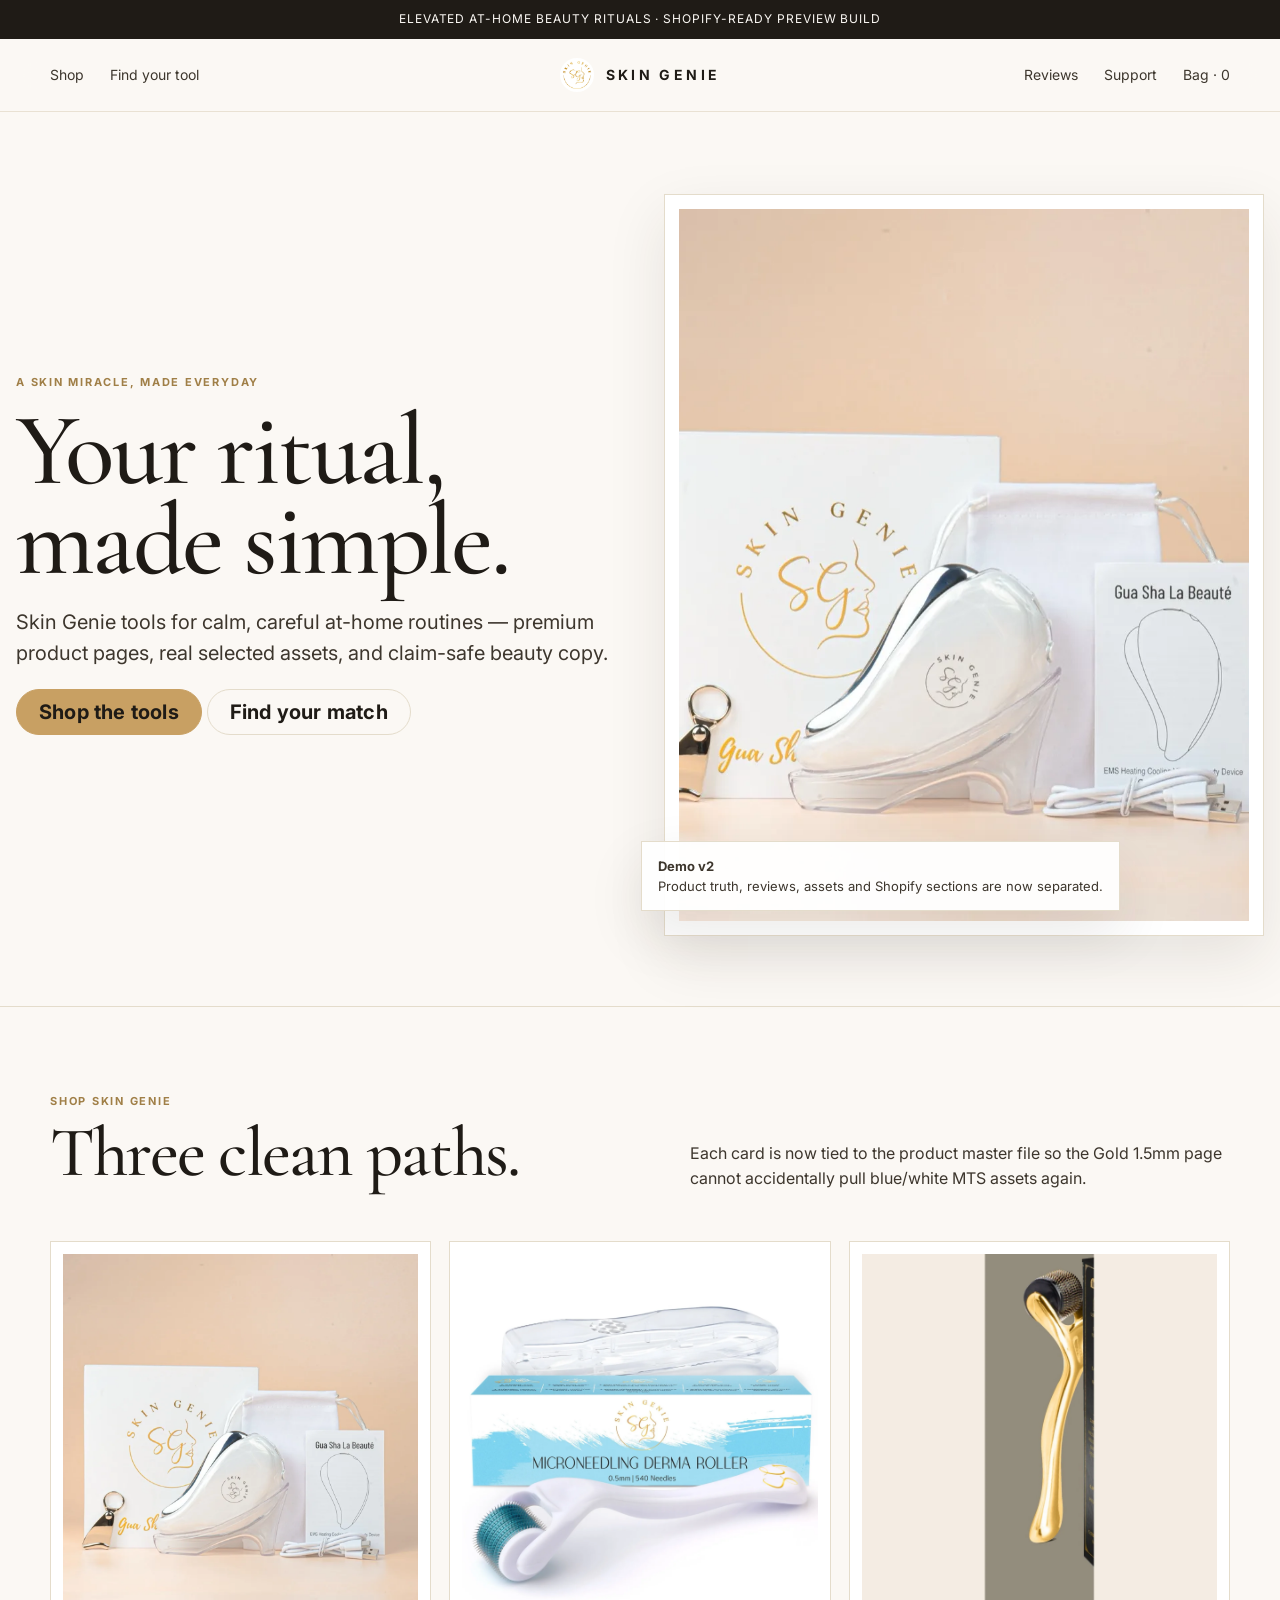
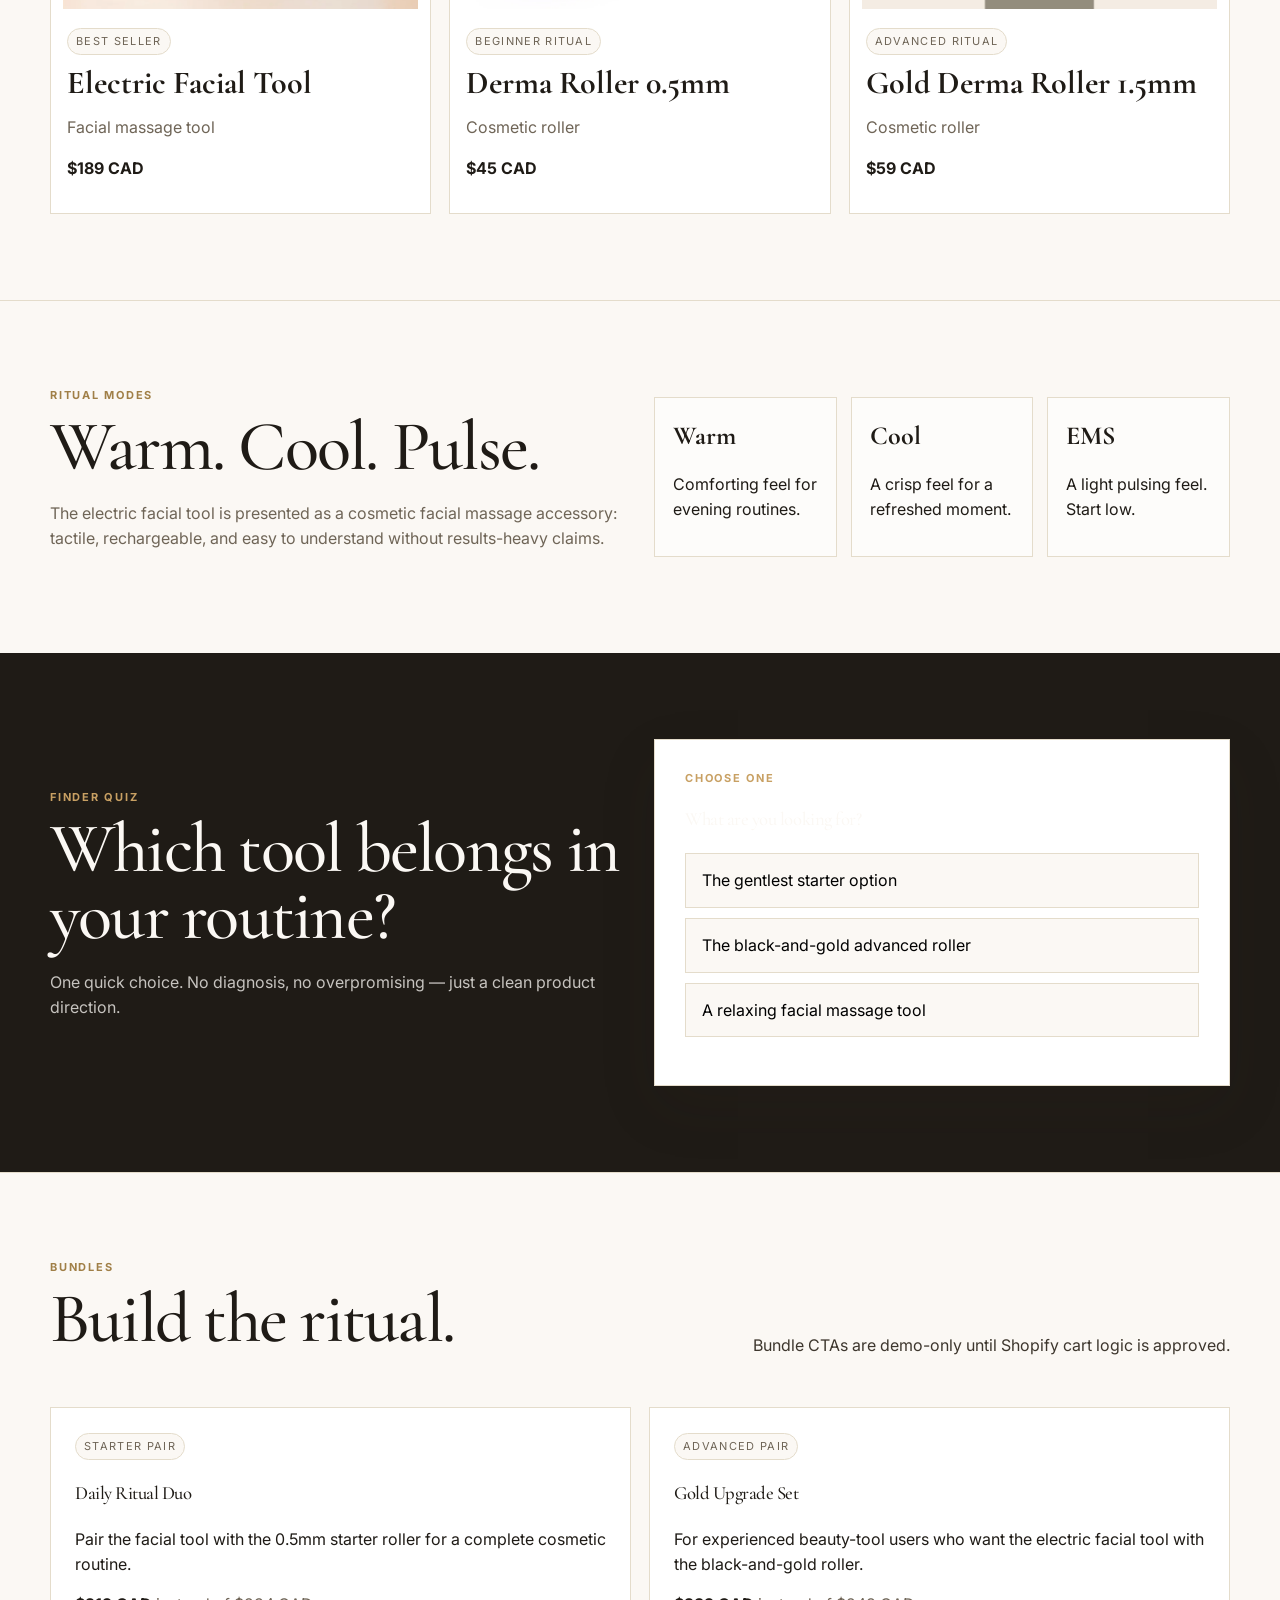
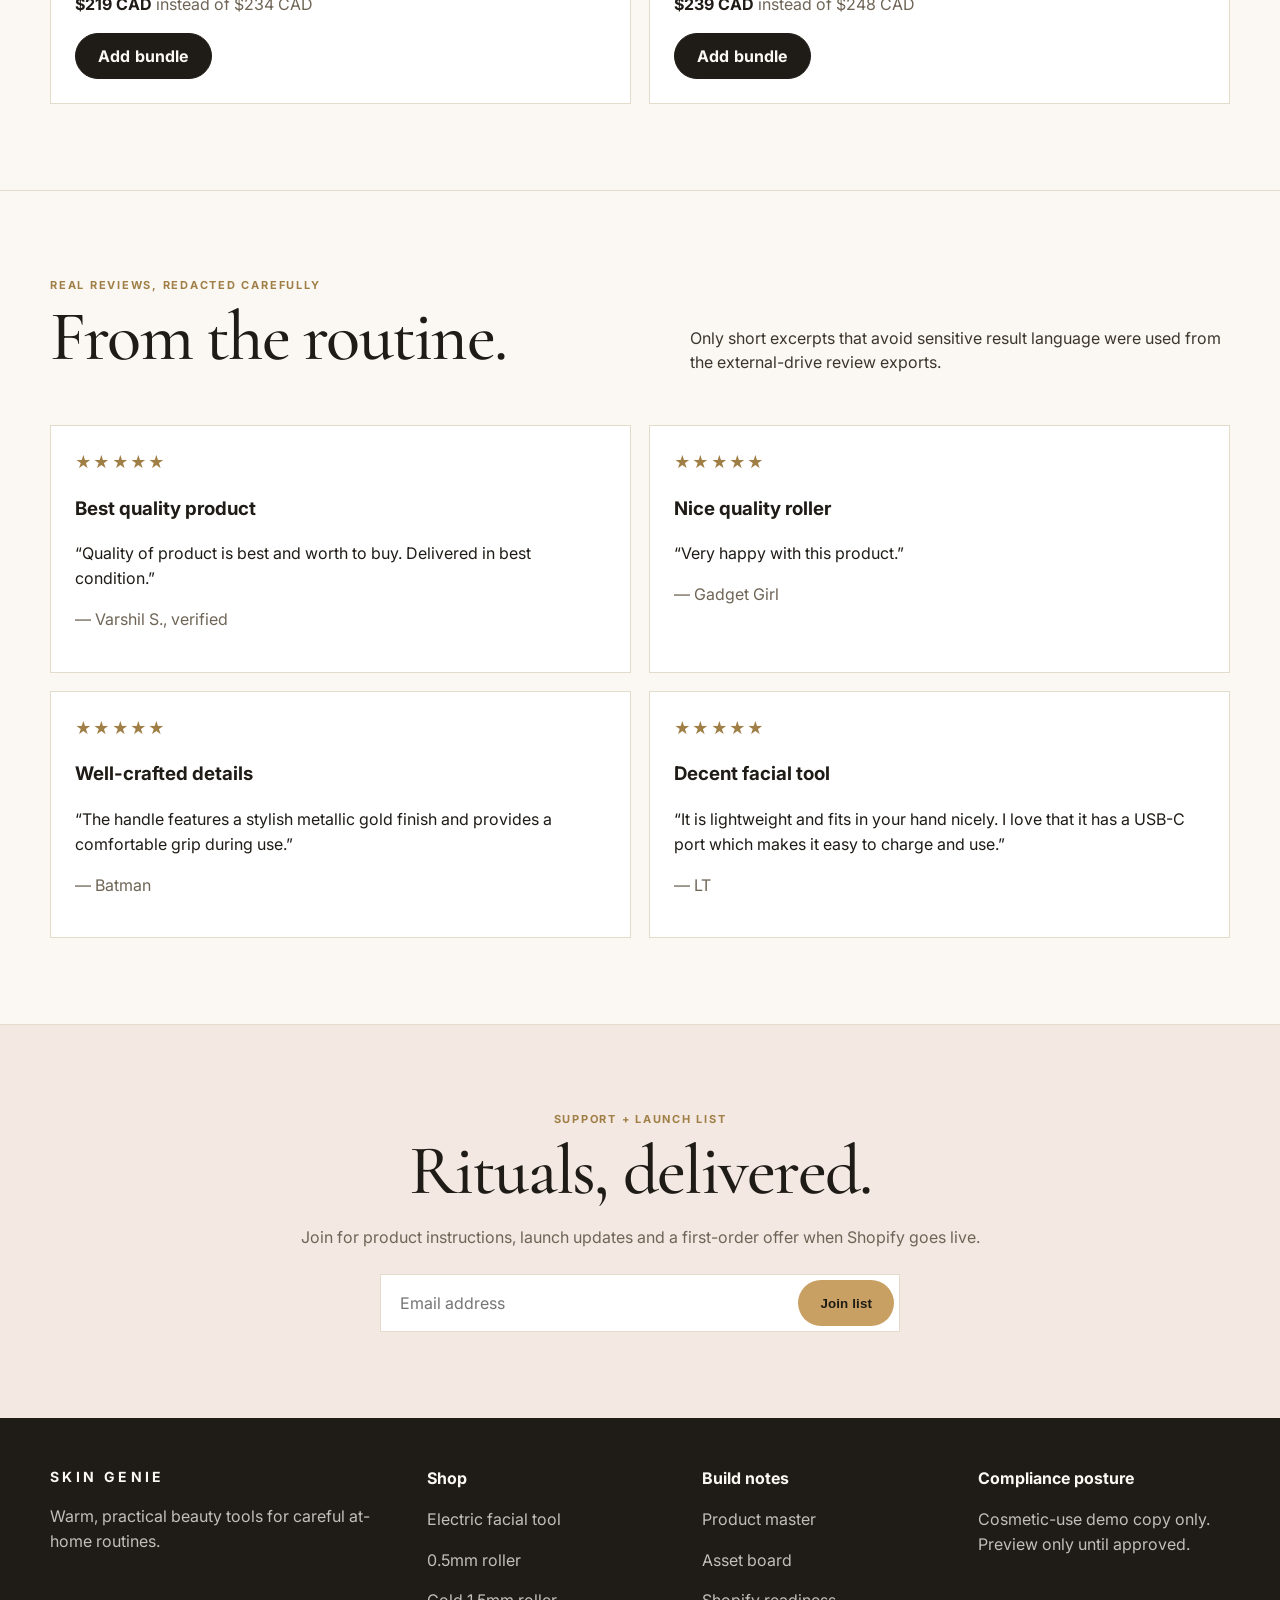
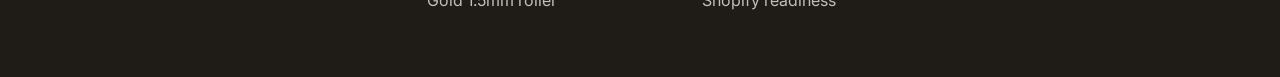
==== commit 182ec3e4: "Optimize Skin Genie images with WebP" ====
--- a/index.html
+++ b/index.html
@@ -1 +1 @@
-<!doctype html><html lang="en"><head><meta charset="utf-8"><meta name="viewport" content="width=device-width, initial-scale=1"><title>Skin Genie | At-Home Beauty Tools</title><meta name="description" content="Shop Skin Genie beauty tools for careful, elevated at-home routines. Shopify-ready preview with claim-safe beauty copy and selected product assets."><link rel="canonical" href="https://mabochel.github.io/skin-genie-demo-site/index.html"><meta property="og:title" content="Skin Genie | At-Home Beauty Tools"><meta property="og:description" content="Shop Skin Genie beauty tools for careful, elevated at-home routines. Shopify-ready preview with claim-safe beauty copy and selected product assets."><meta property="og:type" content="website"><meta property="og:image" content="https://mabochel.github.io/skin-genie-demo-site/assets/products/electric-gua-sha-facial-tool/hero.jpg"><meta name="twitter:card" content="summary_large_image"><link rel="stylesheet" href="styles/main.css"><script type="application/ld+json">{"@context": "https://schema.org", "@type": "Organization", "name": "Skin Genie", "url": "https://mabochel.github.io/skin-genie-demo-site", "logo": "https://mabochel.github.io/skin-genie-demo-site/assets/brand/logo-transparent.jpg"}</script></head><body><div class="announcement">Elevated at-home beauty rituals · Shopify-ready preview build</div><header class="header"><nav class="nav container" aria-label="Main navigation"><ul><li><a href="index.html#shop">Shop</a></li><li><a href="index.html#quiz">Find your tool</a></li></ul><a class="logo" href="index.html"><img src="assets/brand/logo-transparent.jpg" alt="Skin Genie logo"><span class="wordmark">Skin Genie</span></a><ul class="right"><li><a href="index.html#reviews">Reviews</a></li><li><a href="index.html#support">Support</a></li><li><a data-demo-cart href="#">Bag · 0</a></li></ul></nav></header><main><section class="hero"><div class="wide hero-grid"><div><div class="eyebrow">A SKIN MIRACLE, MADE EVERYDAY</div><h1 class="serif">Your ritual, made simple.</h1><p>Skin Genie tools for calm, careful at-home routines — premium product pages, real selected assets, and claim-safe beauty copy.</p><p><a class="button gold" href="#shop">Shop the tools</a> <a class="secondary-btn" href="#quiz">Find your match</a></p></div><div class="hero-card"><img src="assets/products/electric-gua-sha-facial-tool/hero.jpg" alt="Skin Genie electric facial tool with packaging" fetchpriority="high" decoding="async" loading="lazy"><div class="floating-note"><b>Demo v2</b><br>Product truth, reviews, assets and Shopify sections are now separated.</div></div></div></section><section class="section" id="shop"><div class="container section-intro"><div><div class="eyebrow">Shop Skin Genie</div><h2 class="serif">Three clean paths.</h2></div><p>Each card is now tied to the product master file so the Gold 1.5mm page cannot accidentally pull blue/white MTS assets again.</p></div><div class="container product-grid"><a class="product-card" data-card-id="electric-gua-sha-facial-tool" href="products/electric-gua-sha-facial-tool.html"><div class="frame"><img src="assets/products/electric-gua-sha-facial-tool/hero.jpg" alt="La Beauté Electric Facial Massage Tool" decoding="async" loading="lazy"></div><div class="meta"><span class="badge">Best seller</span><h3>Electric Facial Tool</h3><p class="muted">Facial massage tool</p><p class="price">$189 CAD</p></div></a><a class="product-card" data-card-id="derma-roller-0-5mm" href="products/derma-roller-0-5mm.html"><div class="frame"><img src="assets/products/derma-roller-0-5mm/hero.jpg" alt="Skin Genie Derma Roller 0.5mm" decoding="async" loading="lazy"></div><div class="meta"><span class="badge">Beginner ritual</span><h3>Derma Roller 0.5mm</h3><p class="muted">Cosmetic roller</p><p class="price">$45 CAD</p></div></a><a class="product-card" data-card-id="gold-derma-roller-1-5mm" href="products/gold-derma-roller-1-5mm.html"><div class="frame"><img src="assets/products/gold-derma-roller-1-5mm/clean-hero.jpg" alt="Skin Genie Gold Derma Roller 1.5mm" decoding="async" loading="lazy"></div><div class="meta"><span class="badge">Advanced ritual</span><h3>Gold Derma Roller 1.5mm</h3><p class="muted">Cosmetic roller</p><p class="price">$59 CAD</p></div></a></div></section><section class="section"><div class="container split"><div><div class="eyebrow">Ritual modes</div><h2 class="serif">Warm. Cool. Pulse.</h2><p class="muted">The electric facial tool is presented as a cosmetic facial massage accessory: tactile, rechargeable, and easy to understand without results-heavy claims.</p></div><div class="mini-grid"><div class="mini"><strong>Warm</strong><p>Comforting feel for evening routines.</p></div><div class="mini"><strong>Cool</strong><p>A crisp feel for a refreshed moment.</p></div><div class="mini"><strong>EMS</strong><p>A light pulsing feel. Start low.</p></div></div></div></section><section class="section dark" id="quiz"><div class="container split"><div><div class="eyebrow">Finder quiz</div><h2 class="serif">Which tool belongs in your routine?</h2><p>One quick choice. No diagnosis, no overpromising — just a clean product direction.</p></div><div class="quiz" data-quiz><script id="quiz-data" type="application/json">{"title": "Find your Skin Genie match", "questions": [{"id": "experience", "label": "How comfortable are you with beauty tools?", "answers": [{"label": "I want the gentlest starter option", "value": "starter"}, {"label": "I already use beauty tools carefully", "value": "advanced"}, {"label": "I want a relaxing facial massage tool", "value": "massage"}]}], "results": {"starter": ["derma-roller-0-5mm", "electric-gua-sha-facial-tool"], "advanced": ["gold-derma-roller-1-5mm", "electric-gua-sha-facial-tool"], "massage": ["electric-gua-sha-facial-tool", "derma-roller-0-5mm"]}}</script><div class="eyebrow">Choose one</div><h3 class="serif">What are you looking for?</h3><div class="quiz-options"><button data-answer="starter">The gentlest starter option</button><button data-answer="advanced">The black-and-gold advanced roller</button><button data-answer="massage">A relaxing facial massage tool</button></div><div class="quiz-result" style="margin-top:18px"></div></div></div></section><section class="section"><div class="container section-intro"><div><div class="eyebrow">Bundles</div><h2 class="serif">Build the ritual.</h2></div><p>Bundle CTAs are demo-only until Shopify cart logic is approved.</p></div><div class="container bundle-grid"><div class="bundle"><span class="badge">Starter pair</span><h3 class="serif">Daily Ritual Duo</h3><p>Pair the facial tool with the 0.5mm starter roller for a complete cosmetic routine.</p><p><b>$219 CAD</b> <span class="muted">instead of $234 CAD</span></p><a href="#" data-demo-cart class="button">Add bundle</a></div><div class="bundle"><span class="badge">Advanced pair</span><h3 class="serif">Gold Upgrade Set</h3><p>For experienced beauty-tool users who want the electric facial tool with the black-and-gold roller.</p><p><b>$239 CAD</b> <span class="muted">instead of $248 CAD</span></p><a href="#" data-demo-cart class="button">Add bundle</a></div></div></section><section class="section" id="reviews"><div class="container section-intro"><div><div class="eyebrow">Real reviews, redacted carefully</div><h2 class="serif">From the routine.</h2></div><p>Only short excerpts that avoid sensitive result language were used from the external-drive review exports.</p></div><div class="container review-grid"><article class="review"><div class="stars">★★★★★</div><h3>Best quality product</h3><p>“Quality of product is best and worth to buy. Delivered in best condition.”</p><p class="muted">— Varshil S., verified</p></article><article class="review"><div class="stars">★★★★★</div><h3>Nice quality roller</h3><p>“Very happy with this product.”</p><p class="muted">— Gadget Girl</p></article><article class="review"><div class="stars">★★★★★</div><h3>Well-crafted details</h3><p>“The handle features a stylish metallic gold finish and provides a comfortable grip during use.”</p><p class="muted">— Batman</p></article><article class="review"><div class="stars">★★★★★</div><h3>Decent facial tool</h3><p>“It is lightweight and fits in your hand nicely. I love that it has a USB-C port which makes it easy to charge and use.”</p><p class="muted">— LT</p></article></div></section><section class="section newsletter" id="support"><div class="container"><div class="eyebrow">Support + launch list</div><h2 class="serif">Rituals, delivered.</h2><p class="muted">Join for product instructions, launch updates and a first-order offer when Shopify goes live.</p><form class="email-form"><input type="email" placeholder="Email address" aria-label="Email address"><button class="button gold" data-demo-cart>Join list</button></form></div></section></main><footer class="footer"><div class="container footer-grid"><div><div class="wordmark">Skin Genie</div><p>Warm, practical beauty tools for careful at-home routines.</p></div><div><b>Shop</b><p><a href="products/electric-gua-sha-facial-tool.html">Electric facial tool</a></p><p><a href="products/derma-roller-0-5mm.html">0.5mm roller</a></p><p><a href="products/gold-derma-roller-1-5mm.html">Gold 1.5mm roller</a></p></div><div><b>Build notes</b><p><a href="product-master.html">Product master</a></p><p><a href="asset-board.html">Asset board</a></p><p><a href="shopify-readiness.html">Shopify readiness</a></p></div><div><b>Compliance posture</b><p>Cosmetic-use demo copy only. Preview only until approved.</p></div></div></footer><script src="scripts/main.js"></script></body></html>+<!doctype html><html lang="en"><head><meta charset="utf-8"><meta name="viewport" content="width=device-width, initial-scale=1"><title>Skin Genie | At-Home Beauty Tools</title><meta name="description" content="Shop Skin Genie beauty tools for careful, elevated at-home routines. Shopify-ready preview with claim-safe beauty copy and selected product assets."><link rel="canonical" href="https://mabochel.github.io/skin-genie-demo-site/index.html"><meta property="og:title" content="Skin Genie | At-Home Beauty Tools"><meta property="og:description" content="Shop Skin Genie beauty tools for careful, elevated at-home routines. Shopify-ready preview with claim-safe beauty copy and selected product assets."><meta property="og:type" content="website"><meta property="og:image" content="https://mabochel.github.io/skin-genie-demo-site/assets/products/electric-gua-sha-facial-tool/hero.jpg"><meta name="twitter:card" content="summary_large_image"><link rel="stylesheet" href="styles/main.css"><script type="application/ld+json">{"@context": "https://schema.org", "@type": "Organization", "name": "Skin Genie", "url": "https://mabochel.github.io/skin-genie-demo-site", "logo": "https://mabochel.github.io/skin-genie-demo-site/assets/brand/logo-transparent.jpg"}</script></head><body><div class="announcement">Elevated at-home beauty rituals · Shopify-ready preview build</div><header class="header"><nav class="nav container" aria-label="Main navigation"><ul><li><a href="index.html#shop">Shop</a></li><li><a href="index.html#quiz">Find your tool</a></li></ul><a class="logo" href="index.html"><img src="assets/brand/logo-transparent.webp" alt="Skin Genie logo"><span class="wordmark">Skin Genie</span></a><ul class="right"><li><a href="index.html#reviews">Reviews</a></li><li><a href="index.html#support">Support</a></li><li><a data-demo-cart href="#">Bag · 0</a></li></ul></nav></header><main><section class="hero"><div class="wide hero-grid"><div><div class="eyebrow">A SKIN MIRACLE, MADE EVERYDAY</div><h1 class="serif">Your ritual, made simple.</h1><p>Skin Genie tools for calm, careful at-home routines — premium product pages, real selected assets, and claim-safe beauty copy.</p><p><a class="button gold" href="#shop">Shop the tools</a> <a class="secondary-btn" href="#quiz">Find your match</a></p></div><div class="hero-card"><img src="assets/products/electric-gua-sha-facial-tool/hero.webp" alt="Skin Genie electric facial tool with packaging" fetchpriority="high" decoding="async" loading="lazy"><div class="floating-note"><b>Demo v2</b><br>Product truth, reviews, assets and Shopify sections are now separated.</div></div></div></section><section class="section" id="shop"><div class="container section-intro"><div><div class="eyebrow">Shop Skin Genie</div><h2 class="serif">Three clean paths.</h2></div><p>Each card is now tied to the product master file so the Gold 1.5mm page cannot accidentally pull blue/white MTS assets again.</p></div><div class="container product-grid"><a class="product-card" data-card-id="electric-gua-sha-facial-tool" href="products/electric-gua-sha-facial-tool.html"><div class="frame"><img src="assets/products/electric-gua-sha-facial-tool/hero.webp" alt="La Beauté Electric Facial Massage Tool" decoding="async" loading="lazy"></div><div class="meta"><span class="badge">Best seller</span><h3>Electric Facial Tool</h3><p class="muted">Facial massage tool</p><p class="price">$189 CAD</p></div></a><a class="product-card" data-card-id="derma-roller-0-5mm" href="products/derma-roller-0-5mm.html"><div class="frame"><img src="assets/products/derma-roller-0-5mm/hero.webp" alt="Skin Genie Derma Roller 0.5mm" decoding="async" loading="lazy"></div><div class="meta"><span class="badge">Beginner ritual</span><h3>Derma Roller 0.5mm</h3><p class="muted">Cosmetic roller</p><p class="price">$45 CAD</p></div></a><a class="product-card" data-card-id="gold-derma-roller-1-5mm" href="products/gold-derma-roller-1-5mm.html"><div class="frame"><img src="assets/products/gold-derma-roller-1-5mm/clean-hero.webp" alt="Skin Genie Gold Derma Roller 1.5mm" decoding="async" loading="lazy"></div><div class="meta"><span class="badge">Advanced ritual</span><h3>Gold Derma Roller 1.5mm</h3><p class="muted">Cosmetic roller</p><p class="price">$59 CAD</p></div></a></div></section><section class="section"><div class="container split"><div><div class="eyebrow">Ritual modes</div><h2 class="serif">Warm. Cool. Pulse.</h2><p class="muted">The electric facial tool is presented as a cosmetic facial massage accessory: tactile, rechargeable, and easy to understand without results-heavy claims.</p></div><div class="mini-grid"><div class="mini"><strong>Warm</strong><p>Comforting feel for evening routines.</p></div><div class="mini"><strong>Cool</strong><p>A crisp feel for a refreshed moment.</p></div><div class="mini"><strong>EMS</strong><p>A light pulsing feel. Start low.</p></div></div></div></section><section class="section dark" id="quiz"><div class="container split"><div><div class="eyebrow">Finder quiz</div><h2 class="serif">Which tool belongs in your routine?</h2><p>One quick choice. No diagnosis, no overpromising — just a clean product direction.</p></div><div class="quiz" data-quiz><script id="quiz-data" type="application/json">{"title": "Find your Skin Genie match", "questions": [{"id": "experience", "label": "How comfortable are you with beauty tools?", "answers": [{"label": "I want the gentlest starter option", "value": "starter"}, {"label": "I already use beauty tools carefully", "value": "advanced"}, {"label": "I want a relaxing facial massage tool", "value": "massage"}]}], "results": {"starter": ["derma-roller-0-5mm", "electric-gua-sha-facial-tool"], "advanced": ["gold-derma-roller-1-5mm", "electric-gua-sha-facial-tool"], "massage": ["electric-gua-sha-facial-tool", "derma-roller-0-5mm"]}}</script><div class="eyebrow">Choose one</div><h3 class="serif">What are you looking for?</h3><div class="quiz-options"><button data-answer="starter">The gentlest starter option</button><button data-answer="advanced">The black-and-gold advanced roller</button><button data-answer="massage">A relaxing facial massage tool</button></div><div class="quiz-result" style="margin-top:18px"></div></div></div></section><section class="section"><div class="container section-intro"><div><div class="eyebrow">Bundles</div><h2 class="serif">Build the ritual.</h2></div><p>Bundle CTAs are demo-only until Shopify cart logic is approved.</p></div><div class="container bundle-grid"><div class="bundle"><span class="badge">Starter pair</span><h3 class="serif">Daily Ritual Duo</h3><p>Pair the facial tool with the 0.5mm starter roller for a complete cosmetic routine.</p><p><b>$219 CAD</b> <span class="muted">instead of $234 CAD</span></p><a href="#" data-demo-cart class="button">Add bundle</a></div><div class="bundle"><span class="badge">Advanced pair</span><h3 class="serif">Gold Upgrade Set</h3><p>For experienced beauty-tool users who want the electric facial tool with the black-and-gold roller.</p><p><b>$239 CAD</b> <span class="muted">instead of $248 CAD</span></p><a href="#" data-demo-cart class="button">Add bundle</a></div></div></section><section class="section" id="reviews"><div class="container section-intro"><div><div class="eyebrow">Real reviews, redacted carefully</div><h2 class="serif">From the routine.</h2></div><p>Only short excerpts that avoid sensitive result language were used from the external-drive review exports.</p></div><div class="container review-grid"><article class="review"><div class="stars">★★★★★</div><h3>Best quality product</h3><p>“Quality of product is best and worth to buy. Delivered in best condition.”</p><p class="muted">— Varshil S., verified</p></article><article class="review"><div class="stars">★★★★★</div><h3>Nice quality roller</h3><p>“Very happy with this product.”</p><p class="muted">— Gadget Girl</p></article><article class="review"><div class="stars">★★★★★</div><h3>Well-crafted details</h3><p>“The handle features a stylish metallic gold finish and provides a comfortable grip during use.”</p><p class="muted">— Batman</p></article><article class="review"><div class="stars">★★★★★</div><h3>Decent facial tool</h3><p>“It is lightweight and fits in your hand nicely. I love that it has a USB-C port which makes it easy to charge and use.”</p><p class="muted">— LT</p></article></div></section><section class="section newsletter" id="support"><div class="container"><div class="eyebrow">Support + launch list</div><h2 class="serif">Rituals, delivered.</h2><p class="muted">Join for product instructions, launch updates and a first-order offer when Shopify goes live.</p><form class="email-form"><input type="email" placeholder="Email address" aria-label="Email address"><button class="button gold" data-demo-cart>Join list</button></form></div></section></main><footer class="footer"><div class="container footer-grid"><div><div class="wordmark">Skin Genie</div><p>Warm, practical beauty tools for careful at-home routines.</p></div><div><b>Shop</b><p><a href="products/electric-gua-sha-facial-tool.html">Electric facial tool</a></p><p><a href="products/derma-roller-0-5mm.html">0.5mm roller</a></p><p><a href="products/gold-derma-roller-1-5mm.html">Gold 1.5mm roller</a></p></div><div><b>Build notes</b><p><a href="product-master.html">Product master</a></p><p><a href="asset-board.html">Asset board</a></p><p><a href="shopify-readiness.html">Shopify readiness</a></p></div><div><b>Compliance posture</b><p>Cosmetic-use demo copy only. Preview only until approved.</p></div></div></footer><script src="scripts/main.js"></script></body></html>
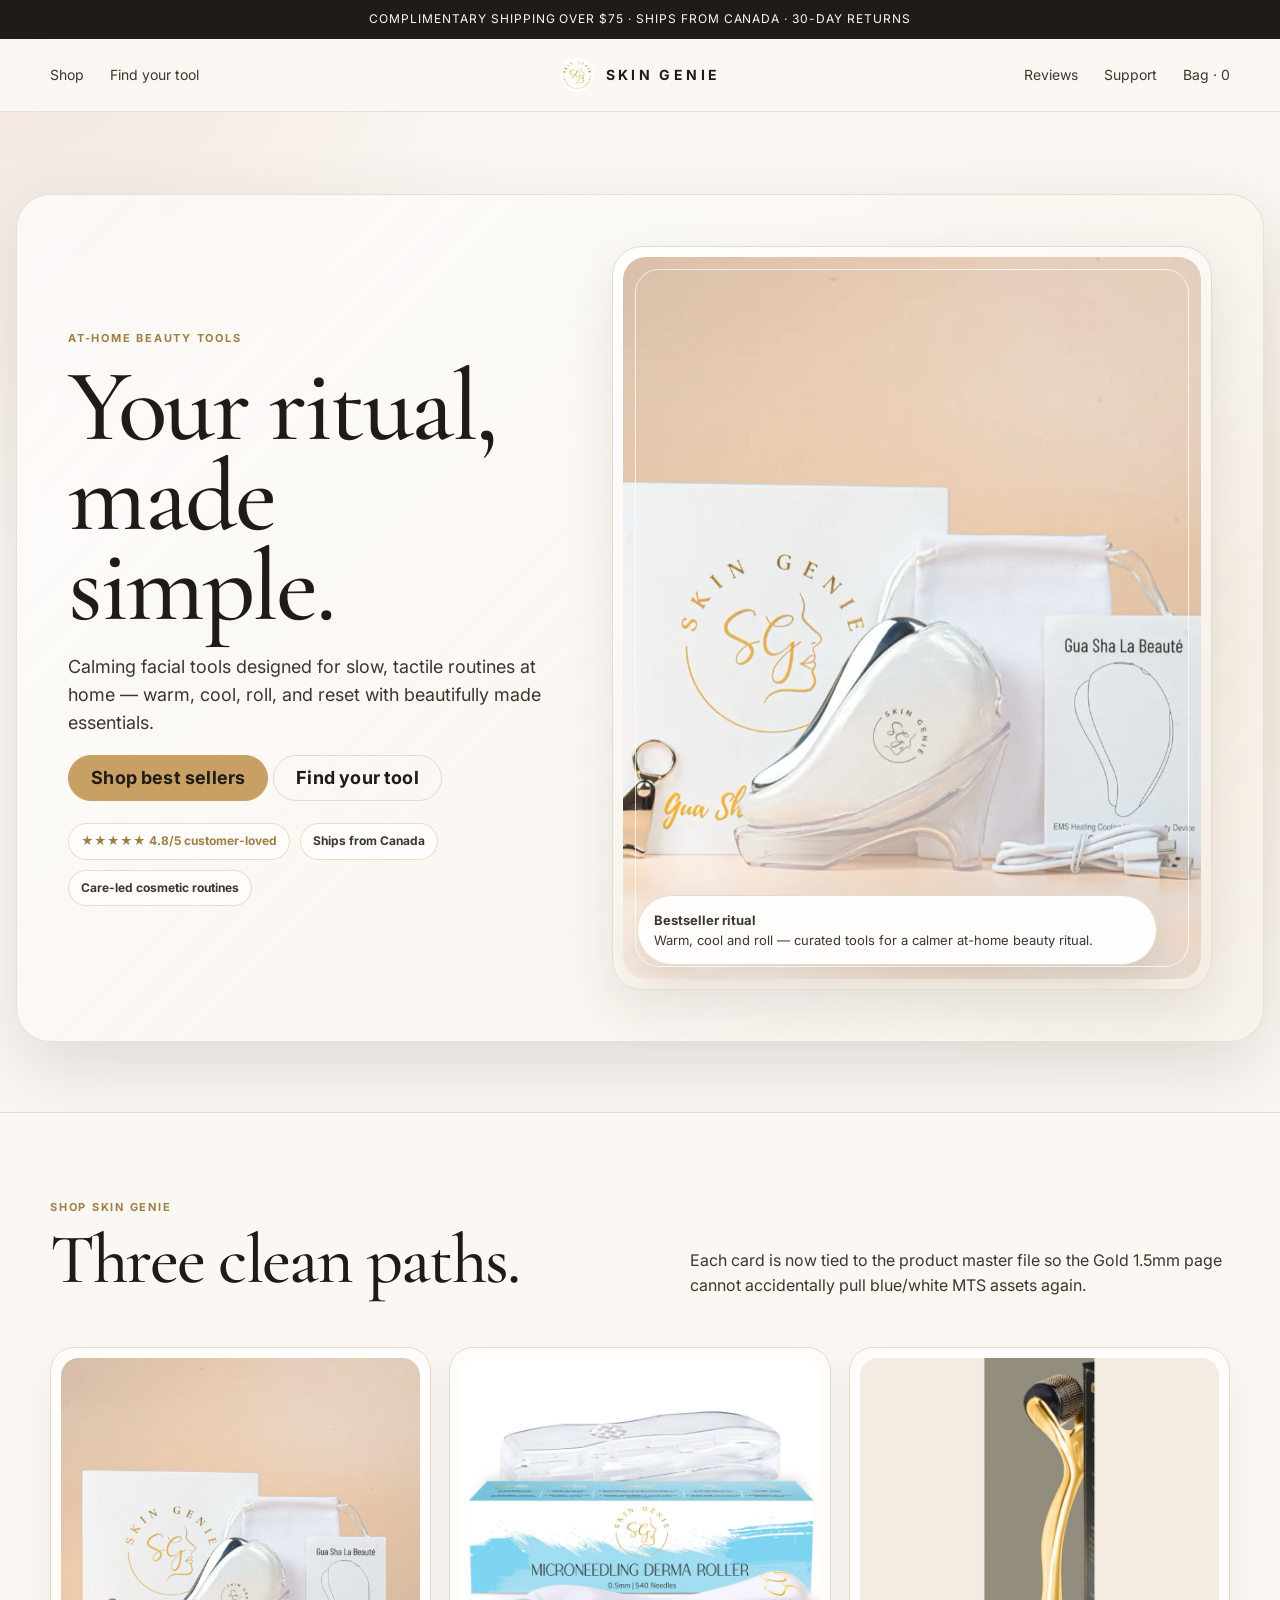
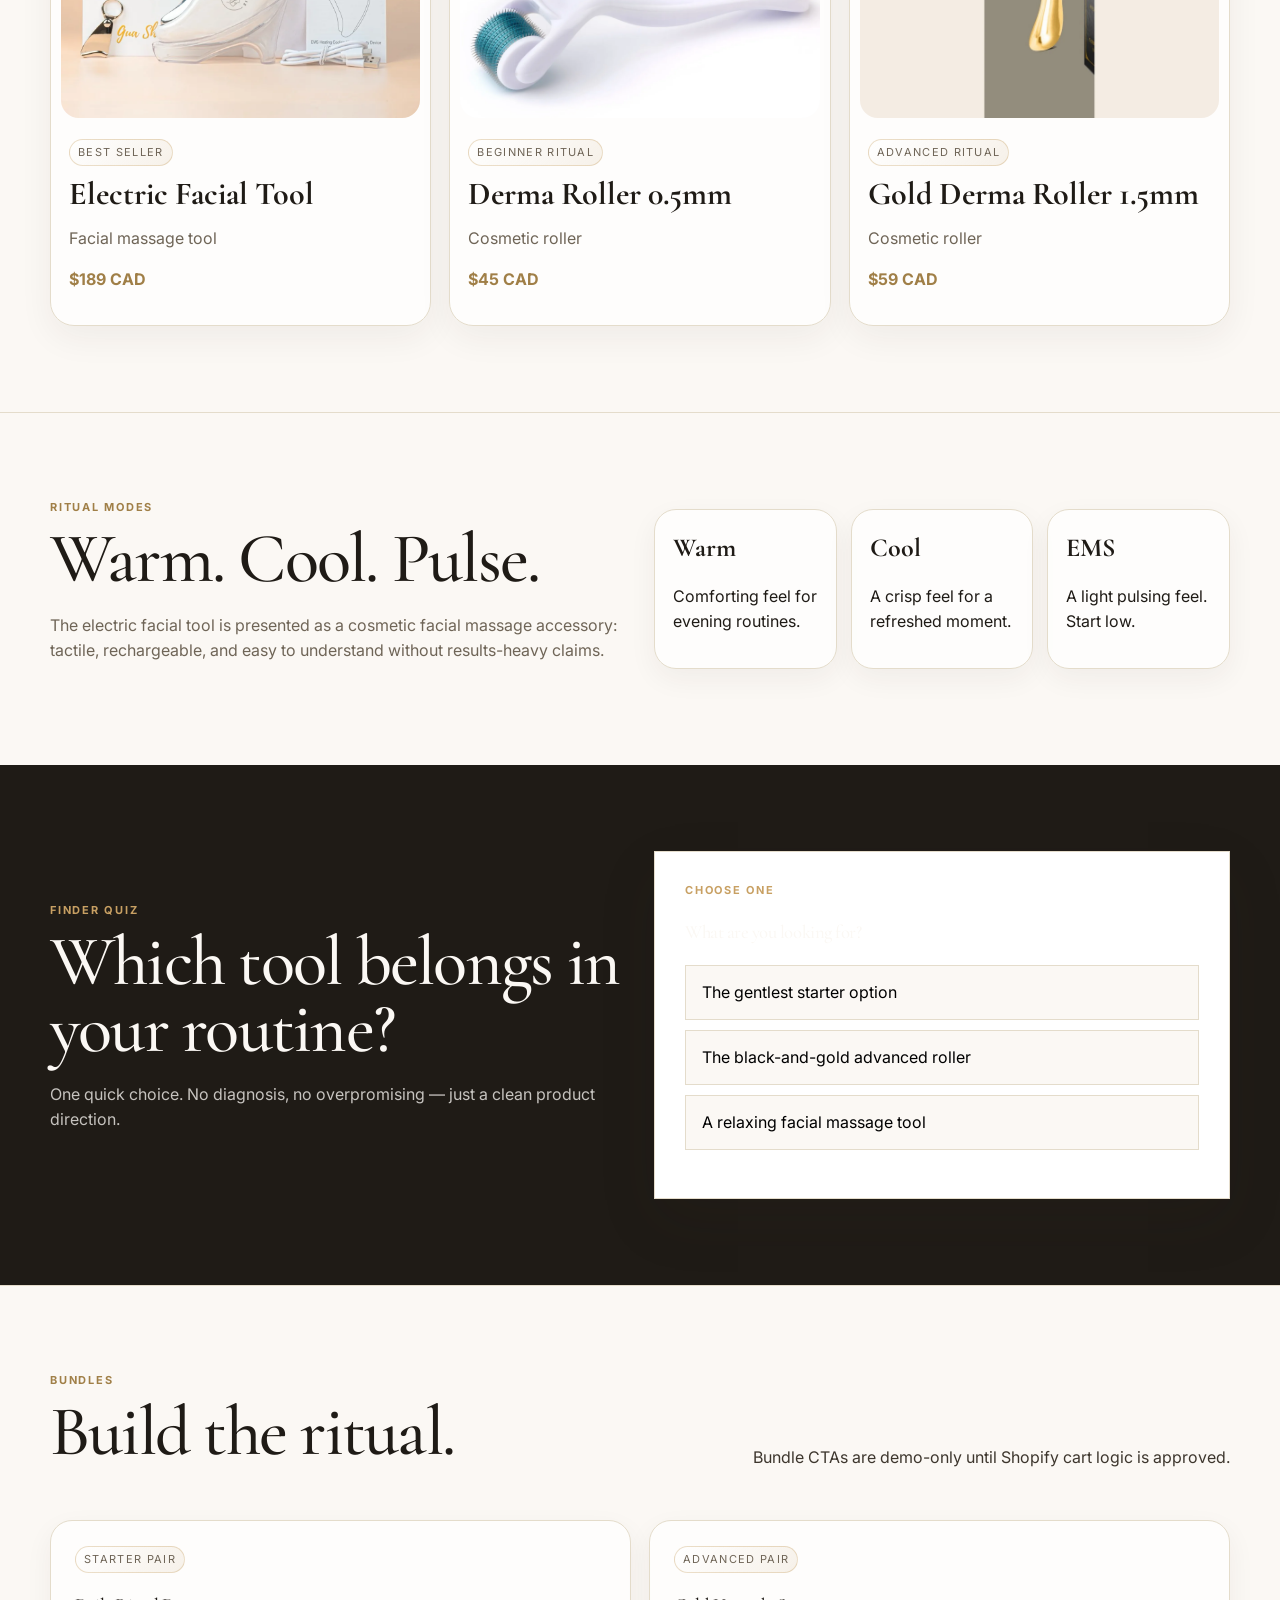
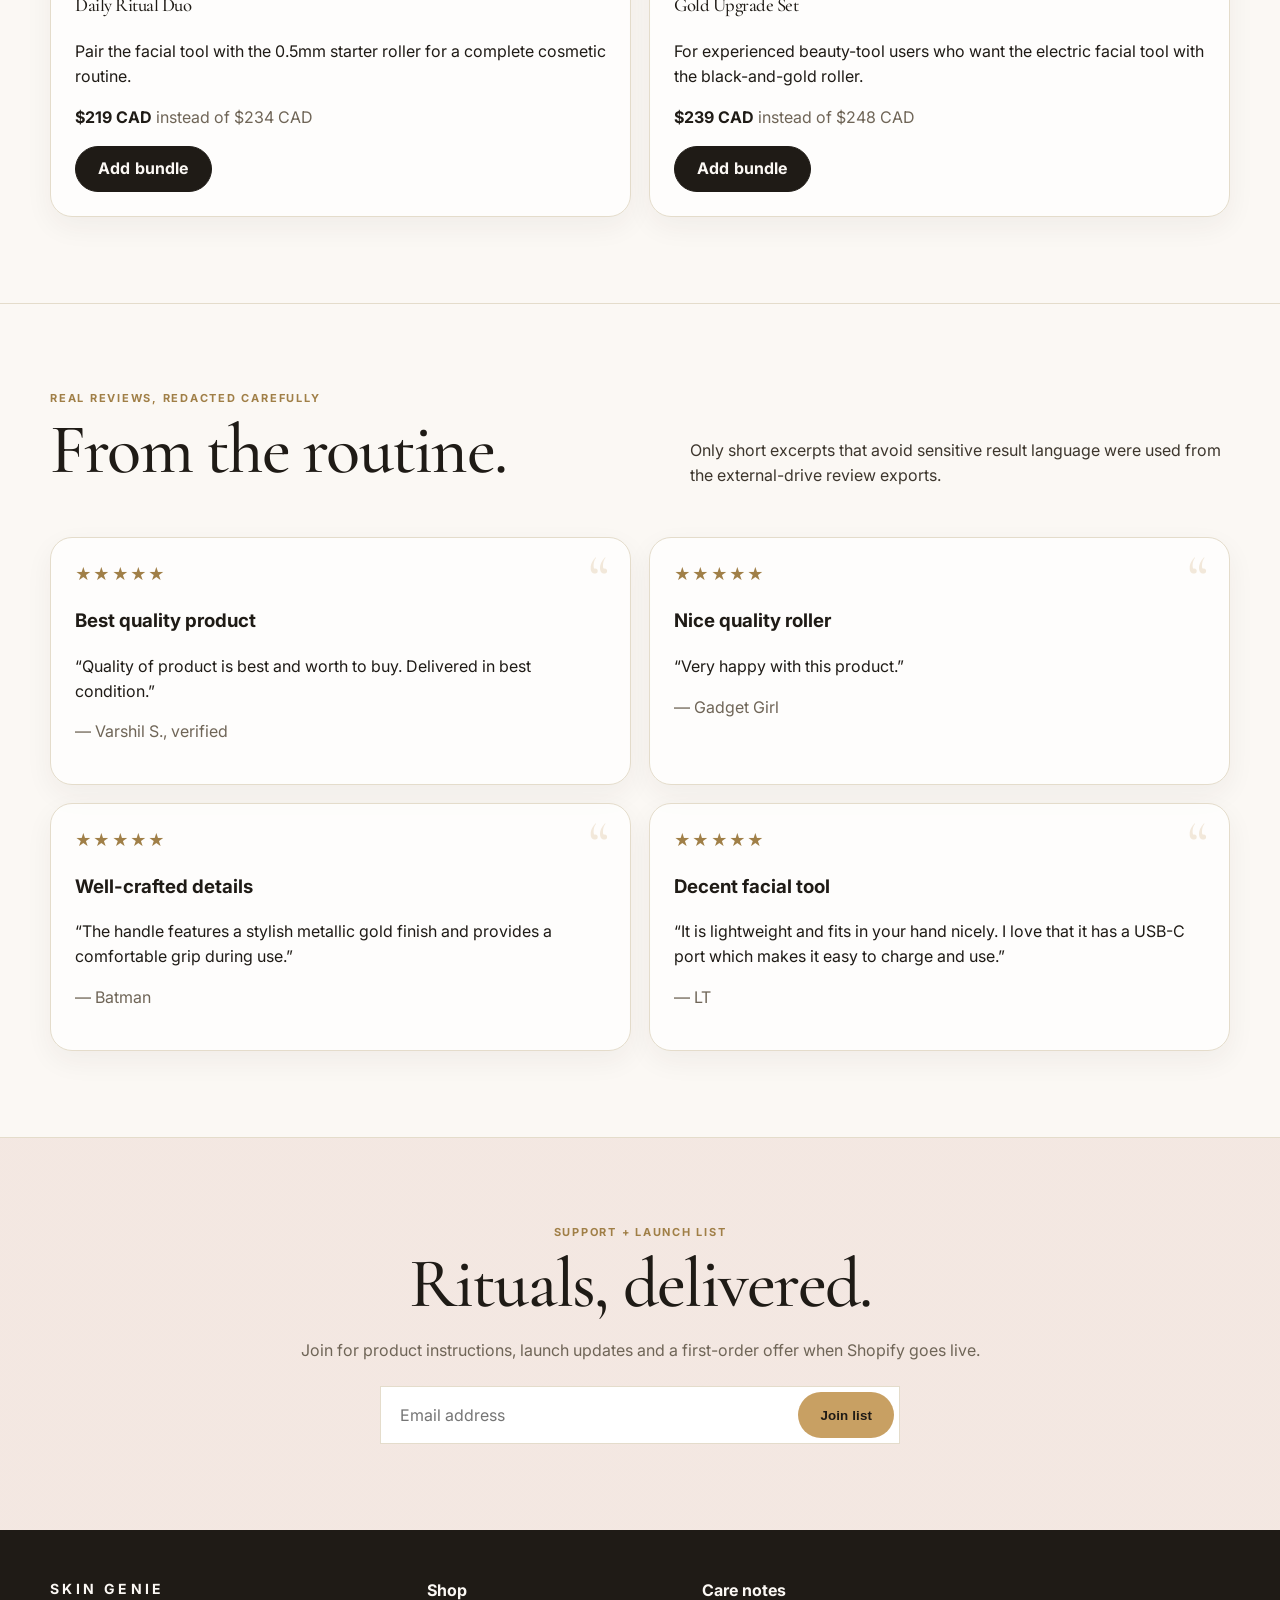
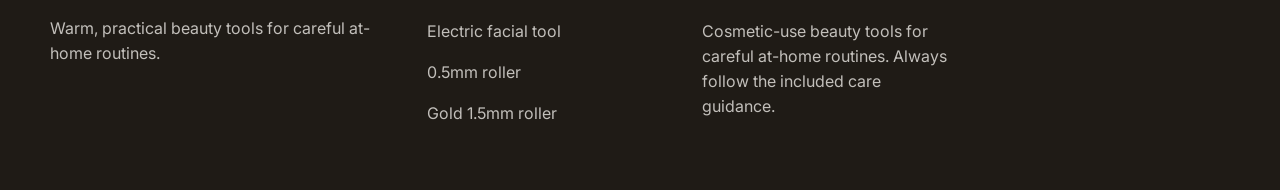
==== commit 2941e9e8: "Make Skin Genie demo visibly more premium" ====
--- a/index.html
+++ b/index.html
@@ -1 +1 @@
-<!doctype html><html lang="en"><head><meta charset="utf-8"><meta name="viewport" content="width=device-width, initial-scale=1"><title>Skin Genie | At-Home Beauty Tools</title><meta name="description" content="Shop Skin Genie beauty tools for careful, elevated at-home routines. Shopify-ready preview with claim-safe beauty copy and selected product assets."><link rel="canonical" href="https://mabochel.github.io/skin-genie-demo-site/index.html"><meta property="og:title" content="Skin Genie | At-Home Beauty Tools"><meta property="og:description" content="Shop Skin Genie beauty tools for careful, elevated at-home routines. Shopify-ready preview with claim-safe beauty copy and selected product assets."><meta property="og:type" content="website"><meta property="og:image" content="https://mabochel.github.io/skin-genie-demo-site/assets/products/electric-gua-sha-facial-tool/hero.jpg"><meta name="twitter:card" content="summary_large_image"><link rel="stylesheet" href="styles/main.css"><script type="application/ld+json">{"@context": "https://schema.org", "@type": "Organization", "name": "Skin Genie", "url": "https://mabochel.github.io/skin-genie-demo-site", "logo": "https://mabochel.github.io/skin-genie-demo-site/assets/brand/logo-transparent.jpg"}</script></head><body><div class="announcement">Elevated at-home beauty rituals · Shopify-ready preview build</div><header class="header"><nav class="nav container" aria-label="Main navigation"><ul><li><a href="index.html#shop">Shop</a></li><li><a href="index.html#quiz">Find your tool</a></li></ul><a class="logo" href="index.html"><img src="assets/brand/logo-transparent.webp" alt="Skin Genie logo"><span class="wordmark">Skin Genie</span></a><ul class="right"><li><a href="index.html#reviews">Reviews</a></li><li><a href="index.html#support">Support</a></li><li><a data-demo-cart href="#">Bag · 0</a></li></ul></nav></header><main><section class="hero"><div class="wide hero-grid"><div><div class="eyebrow">A SKIN MIRACLE, MADE EVERYDAY</div><h1 class="serif">Your ritual, made simple.</h1><p>Skin Genie tools for calm, careful at-home routines — premium product pages, real selected assets, and claim-safe beauty copy.</p><p><a class="button gold" href="#shop">Shop the tools</a> <a class="secondary-btn" href="#quiz">Find your match</a></p></div><div class="hero-card"><img src="assets/products/electric-gua-sha-facial-tool/hero.webp" alt="Skin Genie electric facial tool with packaging" fetchpriority="high" decoding="async" loading="lazy"><div class="floating-note"><b>Demo v2</b><br>Product truth, reviews, assets and Shopify sections are now separated.</div></div></div></section><section class="section" id="shop"><div class="container section-intro"><div><div class="eyebrow">Shop Skin Genie</div><h2 class="serif">Three clean paths.</h2></div><p>Each card is now tied to the product master file so the Gold 1.5mm page cannot accidentally pull blue/white MTS assets again.</p></div><div class="container product-grid"><a class="product-card" data-card-id="electric-gua-sha-facial-tool" href="products/electric-gua-sha-facial-tool.html"><div class="frame"><img src="assets/products/electric-gua-sha-facial-tool/hero.webp" alt="La Beauté Electric Facial Massage Tool" decoding="async" loading="lazy"></div><div class="meta"><span class="badge">Best seller</span><h3>Electric Facial Tool</h3><p class="muted">Facial massage tool</p><p class="price">$189 CAD</p></div></a><a class="product-card" data-card-id="derma-roller-0-5mm" href="products/derma-roller-0-5mm.html"><div class="frame"><img src="assets/products/derma-roller-0-5mm/hero.webp" alt="Skin Genie Derma Roller 0.5mm" decoding="async" loading="lazy"></div><div class="meta"><span class="badge">Beginner ritual</span><h3>Derma Roller 0.5mm</h3><p class="muted">Cosmetic roller</p><p class="price">$45 CAD</p></div></a><a class="product-card" data-card-id="gold-derma-roller-1-5mm" href="products/gold-derma-roller-1-5mm.html"><div class="frame"><img src="assets/products/gold-derma-roller-1-5mm/clean-hero.webp" alt="Skin Genie Gold Derma Roller 1.5mm" decoding="async" loading="lazy"></div><div class="meta"><span class="badge">Advanced ritual</span><h3>Gold Derma Roller 1.5mm</h3><p class="muted">Cosmetic roller</p><p class="price">$59 CAD</p></div></a></div></section><section class="section"><div class="container split"><div><div class="eyebrow">Ritual modes</div><h2 class="serif">Warm. Cool. Pulse.</h2><p class="muted">The electric facial tool is presented as a cosmetic facial massage accessory: tactile, rechargeable, and easy to understand without results-heavy claims.</p></div><div class="mini-grid"><div class="mini"><strong>Warm</strong><p>Comforting feel for evening routines.</p></div><div class="mini"><strong>Cool</strong><p>A crisp feel for a refreshed moment.</p></div><div class="mini"><strong>EMS</strong><p>A light pulsing feel. Start low.</p></div></div></div></section><section class="section dark" id="quiz"><div class="container split"><div><div class="eyebrow">Finder quiz</div><h2 class="serif">Which tool belongs in your routine?</h2><p>One quick choice. No diagnosis, no overpromising — just a clean product direction.</p></div><div class="quiz" data-quiz><script id="quiz-data" type="application/json">{"title": "Find your Skin Genie match", "questions": [{"id": "experience", "label": "How comfortable are you with beauty tools?", "answers": [{"label": "I want the gentlest starter option", "value": "starter"}, {"label": "I already use beauty tools carefully", "value": "advanced"}, {"label": "I want a relaxing facial massage tool", "value": "massage"}]}], "results": {"starter": ["derma-roller-0-5mm", "electric-gua-sha-facial-tool"], "advanced": ["gold-derma-roller-1-5mm", "electric-gua-sha-facial-tool"], "massage": ["electric-gua-sha-facial-tool", "derma-roller-0-5mm"]}}</script><div class="eyebrow">Choose one</div><h3 class="serif">What are you looking for?</h3><div class="quiz-options"><button data-answer="starter">The gentlest starter option</button><button data-answer="advanced">The black-and-gold advanced roller</button><button data-answer="massage">A relaxing facial massage tool</button></div><div class="quiz-result" style="margin-top:18px"></div></div></div></section><section class="section"><div class="container section-intro"><div><div class="eyebrow">Bundles</div><h2 class="serif">Build the ritual.</h2></div><p>Bundle CTAs are demo-only until Shopify cart logic is approved.</p></div><div class="container bundle-grid"><div class="bundle"><span class="badge">Starter pair</span><h3 class="serif">Daily Ritual Duo</h3><p>Pair the facial tool with the 0.5mm starter roller for a complete cosmetic routine.</p><p><b>$219 CAD</b> <span class="muted">instead of $234 CAD</span></p><a href="#" data-demo-cart class="button">Add bundle</a></div><div class="bundle"><span class="badge">Advanced pair</span><h3 class="serif">Gold Upgrade Set</h3><p>For experienced beauty-tool users who want the electric facial tool with the black-and-gold roller.</p><p><b>$239 CAD</b> <span class="muted">instead of $248 CAD</span></p><a href="#" data-demo-cart class="button">Add bundle</a></div></div></section><section class="section" id="reviews"><div class="container section-intro"><div><div class="eyebrow">Real reviews, redacted carefully</div><h2 class="serif">From the routine.</h2></div><p>Only short excerpts that avoid sensitive result language were used from the external-drive review exports.</p></div><div class="container review-grid"><article class="review"><div class="stars">★★★★★</div><h3>Best quality product</h3><p>“Quality of product is best and worth to buy. Delivered in best condition.”</p><p class="muted">— Varshil S., verified</p></article><article class="review"><div class="stars">★★★★★</div><h3>Nice quality roller</h3><p>“Very happy with this product.”</p><p class="muted">— Gadget Girl</p></article><article class="review"><div class="stars">★★★★★</div><h3>Well-crafted details</h3><p>“The handle features a stylish metallic gold finish and provides a comfortable grip during use.”</p><p class="muted">— Batman</p></article><article class="review"><div class="stars">★★★★★</div><h3>Decent facial tool</h3><p>“It is lightweight and fits in your hand nicely. I love that it has a USB-C port which makes it easy to charge and use.”</p><p class="muted">— LT</p></article></div></section><section class="section newsletter" id="support"><div class="container"><div class="eyebrow">Support + launch list</div><h2 class="serif">Rituals, delivered.</h2><p class="muted">Join for product instructions, launch updates and a first-order offer when Shopify goes live.</p><form class="email-form"><input type="email" placeholder="Email address" aria-label="Email address"><button class="button gold" data-demo-cart>Join list</button></form></div></section></main><footer class="footer"><div class="container footer-grid"><div><div class="wordmark">Skin Genie</div><p>Warm, practical beauty tools for careful at-home routines.</p></div><div><b>Shop</b><p><a href="products/electric-gua-sha-facial-tool.html">Electric facial tool</a></p><p><a href="products/derma-roller-0-5mm.html">0.5mm roller</a></p><p><a href="products/gold-derma-roller-1-5mm.html">Gold 1.5mm roller</a></p></div><div><b>Build notes</b><p><a href="product-master.html">Product master</a></p><p><a href="asset-board.html">Asset board</a></p><p><a href="shopify-readiness.html">Shopify readiness</a></p></div><div><b>Compliance posture</b><p>Cosmetic-use demo copy only. Preview only until approved.</p></div></div></footer><script src="scripts/main.js"></script></body></html>+<!doctype html><html lang="en"><head><meta charset="utf-8"><meta name="viewport" content="width=device-width, initial-scale=1"><title>Skin Genie | At-Home Beauty Tools</title><meta name="description" content="Shop Skin Genie beauty tools for careful, elevated at-home routines. Calming facial tools for thoughtful at-home beauty routines, made with a premium Skin Genie feel."><link rel="canonical" href="https://mabochel.github.io/skin-genie-demo-site/index.html"><meta property="og:title" content="Skin Genie | At-Home Beauty Tools"><meta property="og:description" content="Shop Skin Genie beauty tools for careful, elevated at-home routines. Calming facial tools for thoughtful at-home beauty routines, made with a premium Skin Genie feel."><meta property="og:type" content="website"><meta property="og:image" content="https://mabochel.github.io/skin-genie-demo-site/assets/products/electric-gua-sha-facial-tool/hero.jpg"><meta name="twitter:card" content="summary_large_image"><link rel="stylesheet" href="styles/main.css"><script type="application/ld+json">{"@context": "https://schema.org", "@type": "Organization", "name": "Skin Genie", "url": "https://mabochel.github.io/skin-genie-demo-site", "logo": "https://mabochel.github.io/skin-genie-demo-site/assets/brand/logo-transparent.jpg"}</script></head><body><div class="announcement">Complimentary shipping over $75 · Ships from Canada · 30-day returns</div><header class="header"><nav class="nav container" aria-label="Main navigation"><ul><li><a href="index.html#shop">Shop</a></li><li><a href="index.html#quiz">Find your tool</a></li></ul><a class="logo" href="index.html"><img src="assets/brand/logo-transparent.webp" alt="Skin Genie logo"><span class="wordmark">Skin Genie</span></a><ul class="right"><li><a href="index.html#reviews">Reviews</a></li><li><a href="index.html#support">Support</a></li><li><a data-demo-cart href="#">Bag · 0</a></li></ul></nav></header><main><section class="hero"><div class="wide hero-grid"><div><div class="eyebrow">AT-HOME BEAUTY TOOLS</div><h1 class="serif">Your ritual, made simple.</h1><p>Calming facial tools designed for slow, tactile routines at home — warm, cool, roll, and reset with beautifully made essentials.</p><p><a class="button gold" href="#shop">Shop best sellers</a> <a class="secondary-btn" href="#quiz">Find your tool</a></p><div class="hero-trust"><span>★★★★★ 4.8/5 customer-loved</span><span>Ships from Canada</span><span>Care-led cosmetic routines</span></div></div><div class="hero-card"><img src="assets/products/electric-gua-sha-facial-tool/hero.webp" alt="Skin Genie electric facial tool with packaging" fetchpriority="high" decoding="async" loading="lazy"><div class="floating-note"><b>Bestseller ritual</b><br>Warm, cool and roll — curated tools for a calmer at-home beauty ritual.</div></div></div></section><section class="section" id="shop"><div class="container section-intro"><div><div class="eyebrow">Shop Skin Genie</div><h2 class="serif">Three clean paths.</h2></div><p>Each card is now tied to the product master file so the Gold 1.5mm page cannot accidentally pull blue/white MTS assets again.</p></div><div class="container product-grid"><a class="product-card" data-card-id="electric-gua-sha-facial-tool" href="products/electric-gua-sha-facial-tool.html"><div class="frame"><img src="assets/products/electric-gua-sha-facial-tool/hero.webp" alt="La Beauté Electric Facial Massage Tool" decoding="async" loading="lazy"></div><div class="meta"><span class="badge">Best seller</span><h3>Electric Facial Tool</h3><p class="muted">Facial massage tool</p><p class="price">$189 CAD</p></div></a><a class="product-card" data-card-id="derma-roller-0-5mm" href="products/derma-roller-0-5mm.html"><div class="frame"><img src="assets/products/derma-roller-0-5mm/hero.webp" alt="Skin Genie Derma Roller 0.5mm" decoding="async" loading="lazy"></div><div class="meta"><span class="badge">Beginner ritual</span><h3>Derma Roller 0.5mm</h3><p class="muted">Cosmetic roller</p><p class="price">$45 CAD</p></div></a><a class="product-card" data-card-id="gold-derma-roller-1-5mm" href="products/gold-derma-roller-1-5mm.html"><div class="frame"><img src="assets/products/gold-derma-roller-1-5mm/clean-hero.webp" alt="Skin Genie Gold Derma Roller 1.5mm" decoding="async" loading="lazy"></div><div class="meta"><span class="badge">Advanced ritual</span><h3>Gold Derma Roller 1.5mm</h3><p class="muted">Cosmetic roller</p><p class="price">$59 CAD</p></div></a></div></section><section class="section"><div class="container split"><div><div class="eyebrow">Ritual modes</div><h2 class="serif">Warm. Cool. Pulse.</h2><p class="muted">The electric facial tool is presented as a cosmetic facial massage accessory: tactile, rechargeable, and easy to understand without results-heavy claims.</p></div><div class="mini-grid"><div class="mini"><strong>Warm</strong><p>Comforting feel for evening routines.</p></div><div class="mini"><strong>Cool</strong><p>A crisp feel for a refreshed moment.</p></div><div class="mini"><strong>EMS</strong><p>A light pulsing feel. Start low.</p></div></div></div></section><section class="section dark" id="quiz"><div class="container split"><div><div class="eyebrow">Finder quiz</div><h2 class="serif">Which tool belongs in your routine?</h2><p>One quick choice. No diagnosis, no overpromising — just a clean product direction.</p></div><div class="quiz" data-quiz><script id="quiz-data" type="application/json">{"title": "Find your Skin Genie match", "questions": [{"id": "experience", "label": "How comfortable are you with beauty tools?", "answers": [{"label": "I want the gentlest starter option", "value": "starter"}, {"label": "I already use beauty tools carefully", "value": "advanced"}, {"label": "I want a relaxing facial massage tool", "value": "massage"}]}], "results": {"starter": ["derma-roller-0-5mm", "electric-gua-sha-facial-tool"], "advanced": ["gold-derma-roller-1-5mm", "electric-gua-sha-facial-tool"], "massage": ["electric-gua-sha-facial-tool", "derma-roller-0-5mm"]}}</script><div class="eyebrow">Choose one</div><h3 class="serif">What are you looking for?</h3><div class="quiz-options"><button data-answer="starter">The gentlest starter option</button><button data-answer="advanced">The black-and-gold advanced roller</button><button data-answer="massage">A relaxing facial massage tool</button></div><div class="quiz-result" style="margin-top:18px"></div></div></div></section><section class="section"><div class="container section-intro"><div><div class="eyebrow">Bundles</div><h2 class="serif">Build the ritual.</h2></div><p>Bundle CTAs are demo-only until Shopify cart logic is approved.</p></div><div class="container bundle-grid"><div class="bundle"><span class="badge">Starter pair</span><h3 class="serif">Daily Ritual Duo</h3><p>Pair the facial tool with the 0.5mm starter roller for a complete cosmetic routine.</p><p><b>$219 CAD</b> <span class="muted">instead of $234 CAD</span></p><a href="#" data-demo-cart class="button">Add bundle</a></div><div class="bundle"><span class="badge">Advanced pair</span><h3 class="serif">Gold Upgrade Set</h3><p>For experienced beauty-tool users who want the electric facial tool with the black-and-gold roller.</p><p><b>$239 CAD</b> <span class="muted">instead of $248 CAD</span></p><a href="#" data-demo-cart class="button">Add bundle</a></div></div></section><section class="section" id="reviews"><div class="container section-intro"><div><div class="eyebrow">Real reviews, redacted carefully</div><h2 class="serif">From the routine.</h2></div><p>Only short excerpts that avoid sensitive result language were used from the external-drive review exports.</p></div><div class="container review-grid"><article class="review"><div class="stars">★★★★★</div><h3>Best quality product</h3><p>“Quality of product is best and worth to buy. Delivered in best condition.”</p><p class="muted">— Varshil S., verified</p></article><article class="review"><div class="stars">★★★★★</div><h3>Nice quality roller</h3><p>“Very happy with this product.”</p><p class="muted">— Gadget Girl</p></article><article class="review"><div class="stars">★★★★★</div><h3>Well-crafted details</h3><p>“The handle features a stylish metallic gold finish and provides a comfortable grip during use.”</p><p class="muted">— Batman</p></article><article class="review"><div class="stars">★★★★★</div><h3>Decent facial tool</h3><p>“It is lightweight and fits in your hand nicely. I love that it has a USB-C port which makes it easy to charge and use.”</p><p class="muted">— LT</p></article></div></section><section class="section newsletter" id="support"><div class="container"><div class="eyebrow">Support + launch list</div><h2 class="serif">Rituals, delivered.</h2><p class="muted">Join for product instructions, launch updates and a first-order offer when Shopify goes live.</p><form class="email-form"><input type="email" placeholder="Email address" aria-label="Email address"><button class="button gold" data-demo-cart>Join list</button></form></div></section></main><footer class="footer"><div class="container footer-grid"><div><div class="wordmark">Skin Genie</div><p>Warm, practical beauty tools for careful at-home routines.</p></div><div><b>Shop</b><p><a href="products/electric-gua-sha-facial-tool.html">Electric facial tool</a></p><p><a href="products/derma-roller-0-5mm.html">0.5mm roller</a></p><p><a href="products/gold-derma-roller-1-5mm.html">Gold 1.5mm roller</a></p></div><div><b>Care notes</b><p>Cosmetic-use beauty tools for careful at-home routines. Always follow the included care guidance.</p></div></div></footer><script src="scripts/main.js"></script></body></html>
--- a/styles/main.css
+++ b/styles/main.css
@@ -9,3 +9,17 @@
 .internal-note{font-size:12px;color:var(--sg-ink-muted)}
 
 @media (max-width:860px){.asset-table{display:block;width:100%;max-width:100%;overflow-x:auto;-webkit-overflow-scrolling:touch}.asset-table code{white-space:normal;overflow-wrap:anywhere}.asset-table th,.asset-table td{min-width:120px}.asset-board-img{width:72px;height:72px}}
+
+
+/* Visible premium redesign pass — customer-facing, claim-safe */
+:root{--sg-blush:#F7E8E1;--sg-champagne:#EFE0C6;--sg-shadow-premium:0 30px 80px rgba(64,46,30,.14)}
+body{background:radial-gradient(circle at top left,rgba(212,167,153,.24),transparent 34rem),radial-gradient(circle at 85% 12%,rgba(200,160,99,.18),transparent 30rem),var(--sg-porcelain)}
+.hero{position:relative;overflow:hidden}.hero-grid{background:linear-gradient(135deg,rgba(255,255,255,.62),rgba(244,237,227,.46));border:1px solid rgba(228,220,203,.85);padding:clamp(24px,4vw,56px);box-shadow:var(--sg-shadow-premium);border-radius:34px}.hero h1{max-width:680px}.hero p{font-size:18px;color:var(--sg-ink-soft);max-width:650px}.hero-card{border-radius:30px;padding:10px;background:linear-gradient(145deg,#fff,var(--sg-cream));overflow:hidden;box-shadow:0 18px 50px rgba(48,39,30,.10)}.hero-card:before{content:"";position:absolute;inset:22px;border:1px solid rgba(255,255,255,.72);border-radius:24px;pointer-events:none;z-index:1}.hero-card img{border-radius:23px}.floating-note{border-radius:999px;backdrop-filter:blur(14px);box-shadow:0 16px 36px rgba(48,39,30,.12)}
+.hero-trust,.pdp-badges{display:flex;flex-wrap:wrap;gap:10px;margin-top:22px}.hero-trust span,.pdp-badges span{border:1px solid rgba(200,160,99,.35);background:rgba(255,255,255,.68);border-radius:999px;padding:8px 12px;font-size:12px;color:var(--sg-ink-soft);font-weight:700}.hero-trust span:first-child{color:var(--sg-gold-deep)}
+.product-card{border-radius:24px;padding:10px;background:rgba(255,255,255,.78);box-shadow:0 12px 34px rgba(48,39,30,.06);overflow:hidden;transition:.22s ease}.product-card:hover{transform:translateY(-6px);box-shadow:var(--sg-shadow-premium)}.product-card .frame{border-radius:18px;background:linear-gradient(135deg,rgba(255,255,255,.4),rgba(244,237,227,.9));overflow:hidden}.product-card .meta{padding:20px 8px 8px}.badge{background:linear-gradient(135deg,rgba(255,255,255,.95),rgba(244,237,227,.78));border-color:rgba(200,160,99,.34)}.price{color:var(--sg-gold-deep)}
+.main-media{border-radius:30px;background:linear-gradient(145deg,#fff,var(--sg-cream));box-shadow:var(--sg-shadow-premium);padding:10px}.main-media img{border-radius:22px}.thumb{border-radius:16px;overflow:hidden;transition:.2s ease}.thumb:hover,.thumb.active{transform:translateY(-2px);box-shadow:0 12px 26px rgba(48,39,30,.10)}.buybox{border-radius:30px;background:linear-gradient(145deg,rgba(255,255,255,.94),rgba(251,248,244,.80));box-shadow:var(--sg-shadow-premium)}.trust span{border-radius:999px;background:rgba(255,255,255,.76)}.claim-note{background:rgba(244,237,227,.52);border:1px solid var(--sg-hairline);border-radius:16px;padding:14px}.bundle,.review,.mini,details{border-radius:22px;background:rgba(255,255,255,.72);box-shadow:0 10px 28px rgba(48,39,30,.055)}.review{position:relative}.review:before{content:"“";position:absolute;right:20px;top:8px;font-family:var(--font-display);font-size:64px;color:rgba(200,160,99,.22);line-height:1}.sticky-cta{bottom:14px;top:auto;border:1px solid rgba(228,220,203,.9);box-shadow:0 18px 48px rgba(48,39,30,.16)}
+@media (max-width:860px){.hero-grid{padding:18px;border-radius:24px}.hero h1,.buybox h1{letter-spacing:-.04em}.hero p{font-size:16px}.hero-trust,.pdp-badges{gap:7px}.main-media,.buybox,.product-card{border-radius:20px}.sticky-cta{left:10px;right:10px;bottom:10px;border-radius:20px}.sticky-cta .button{min-height:42px;padding:0 16px}.pdp{padding-bottom:92px}}
+
+/* Fix campaign callout clipping after premium pass */
+.floating-note{left:24px;right:24px;bottom:24px;max-width:520px}
+@media (max-width:860px){.floating-note{position:static;max-width:none;margin-top:10px;border-radius:18px}}
